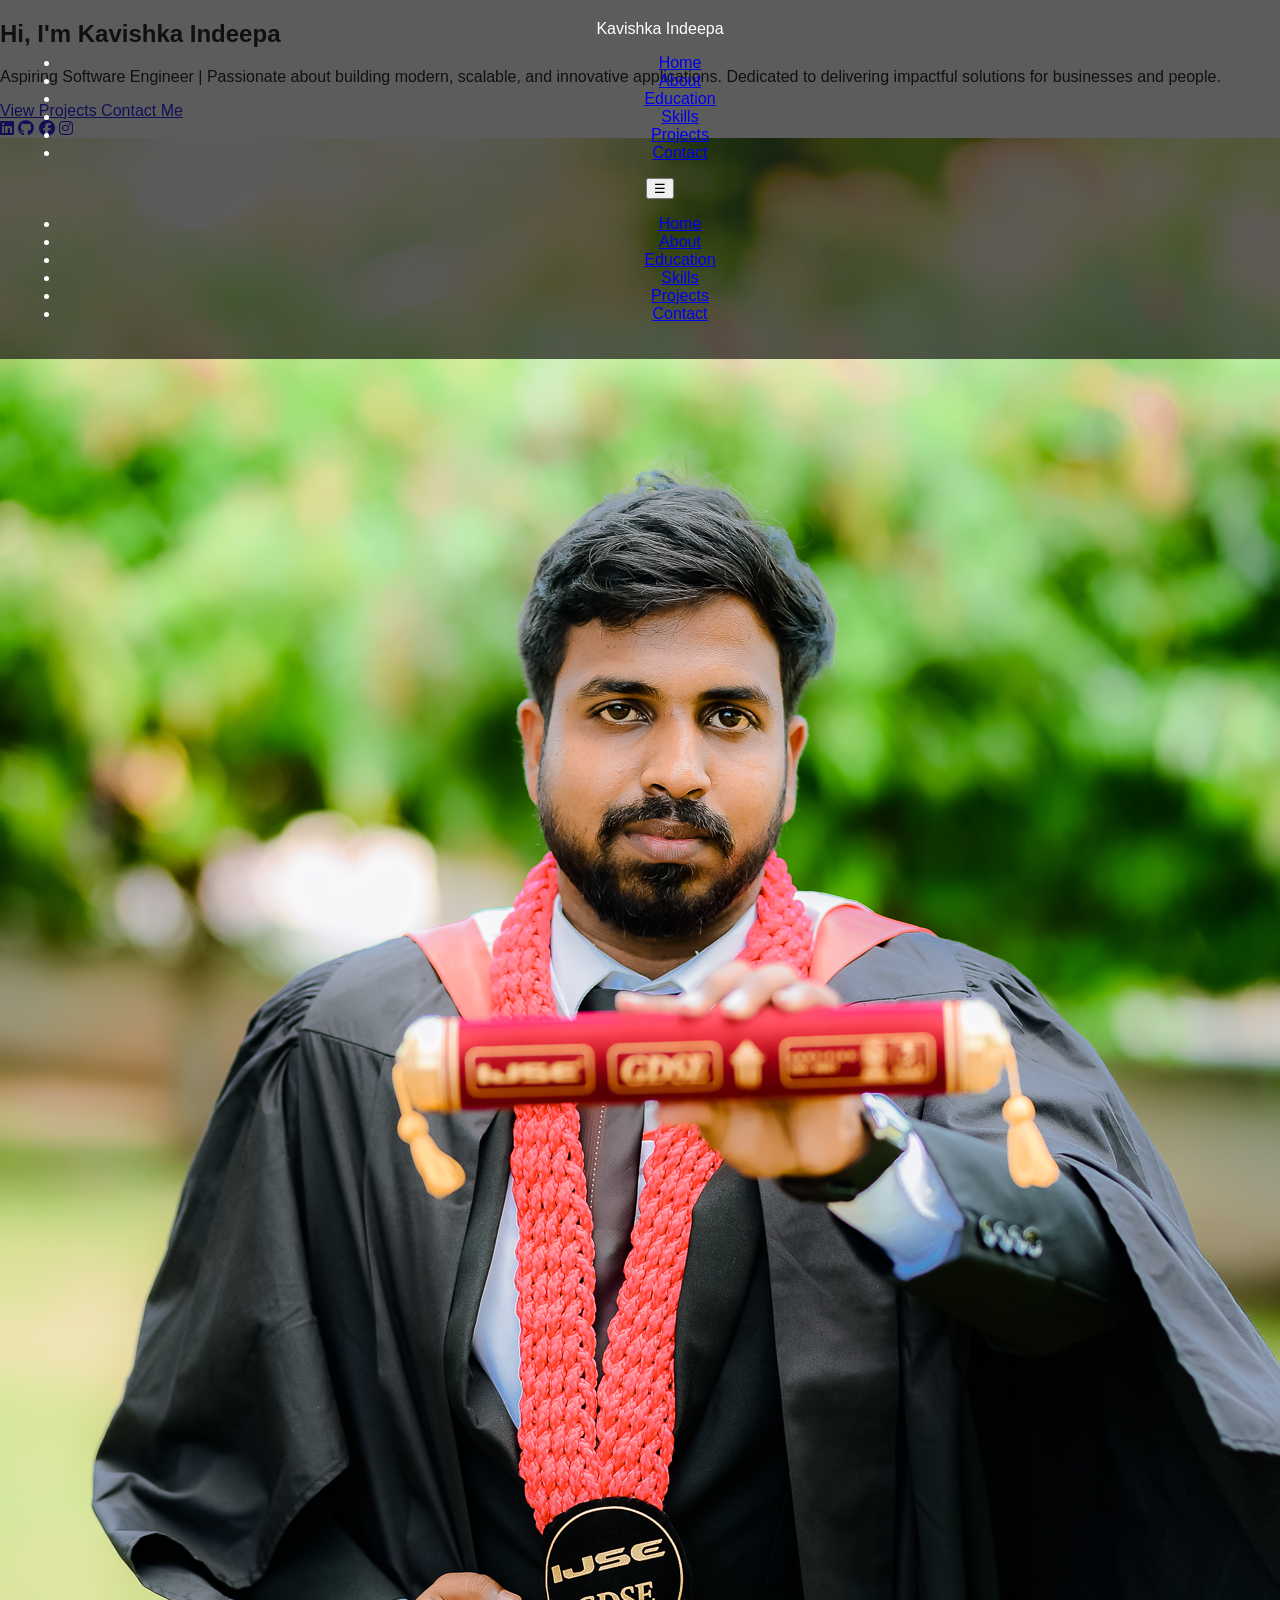
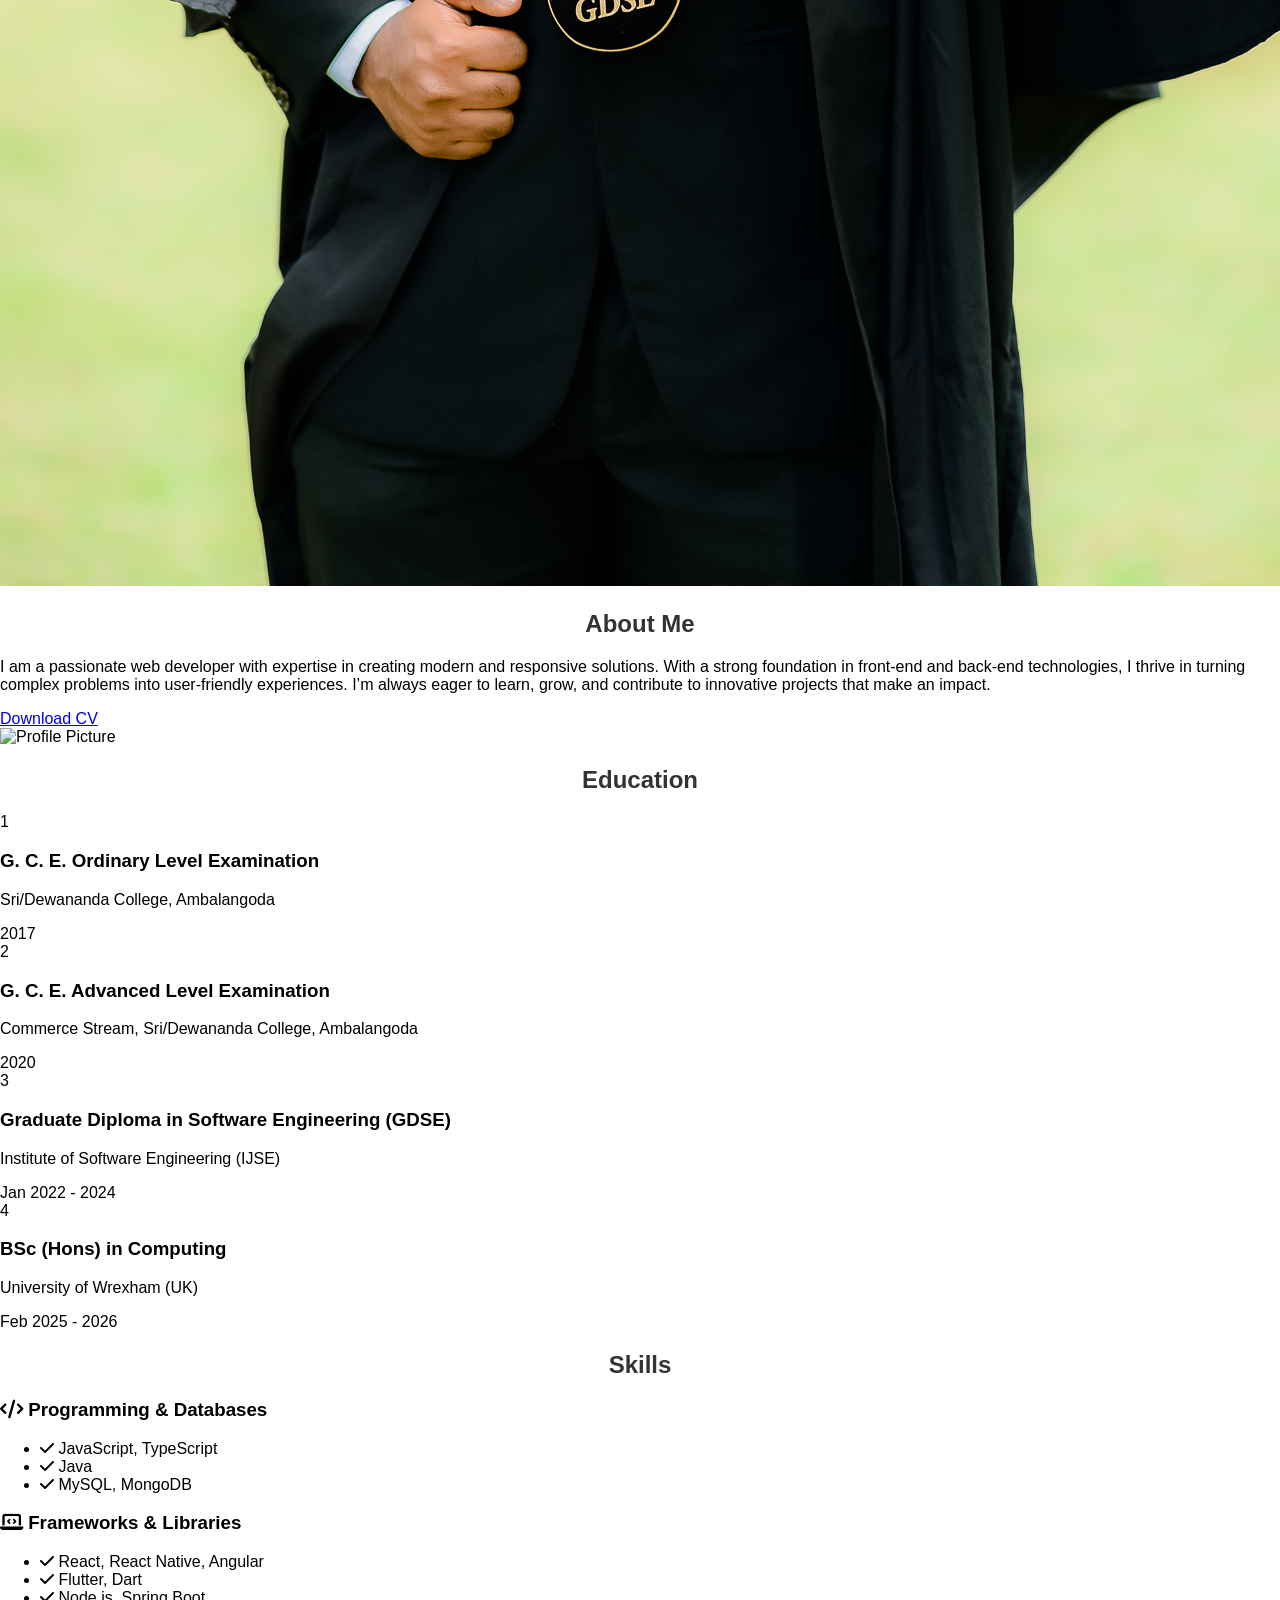
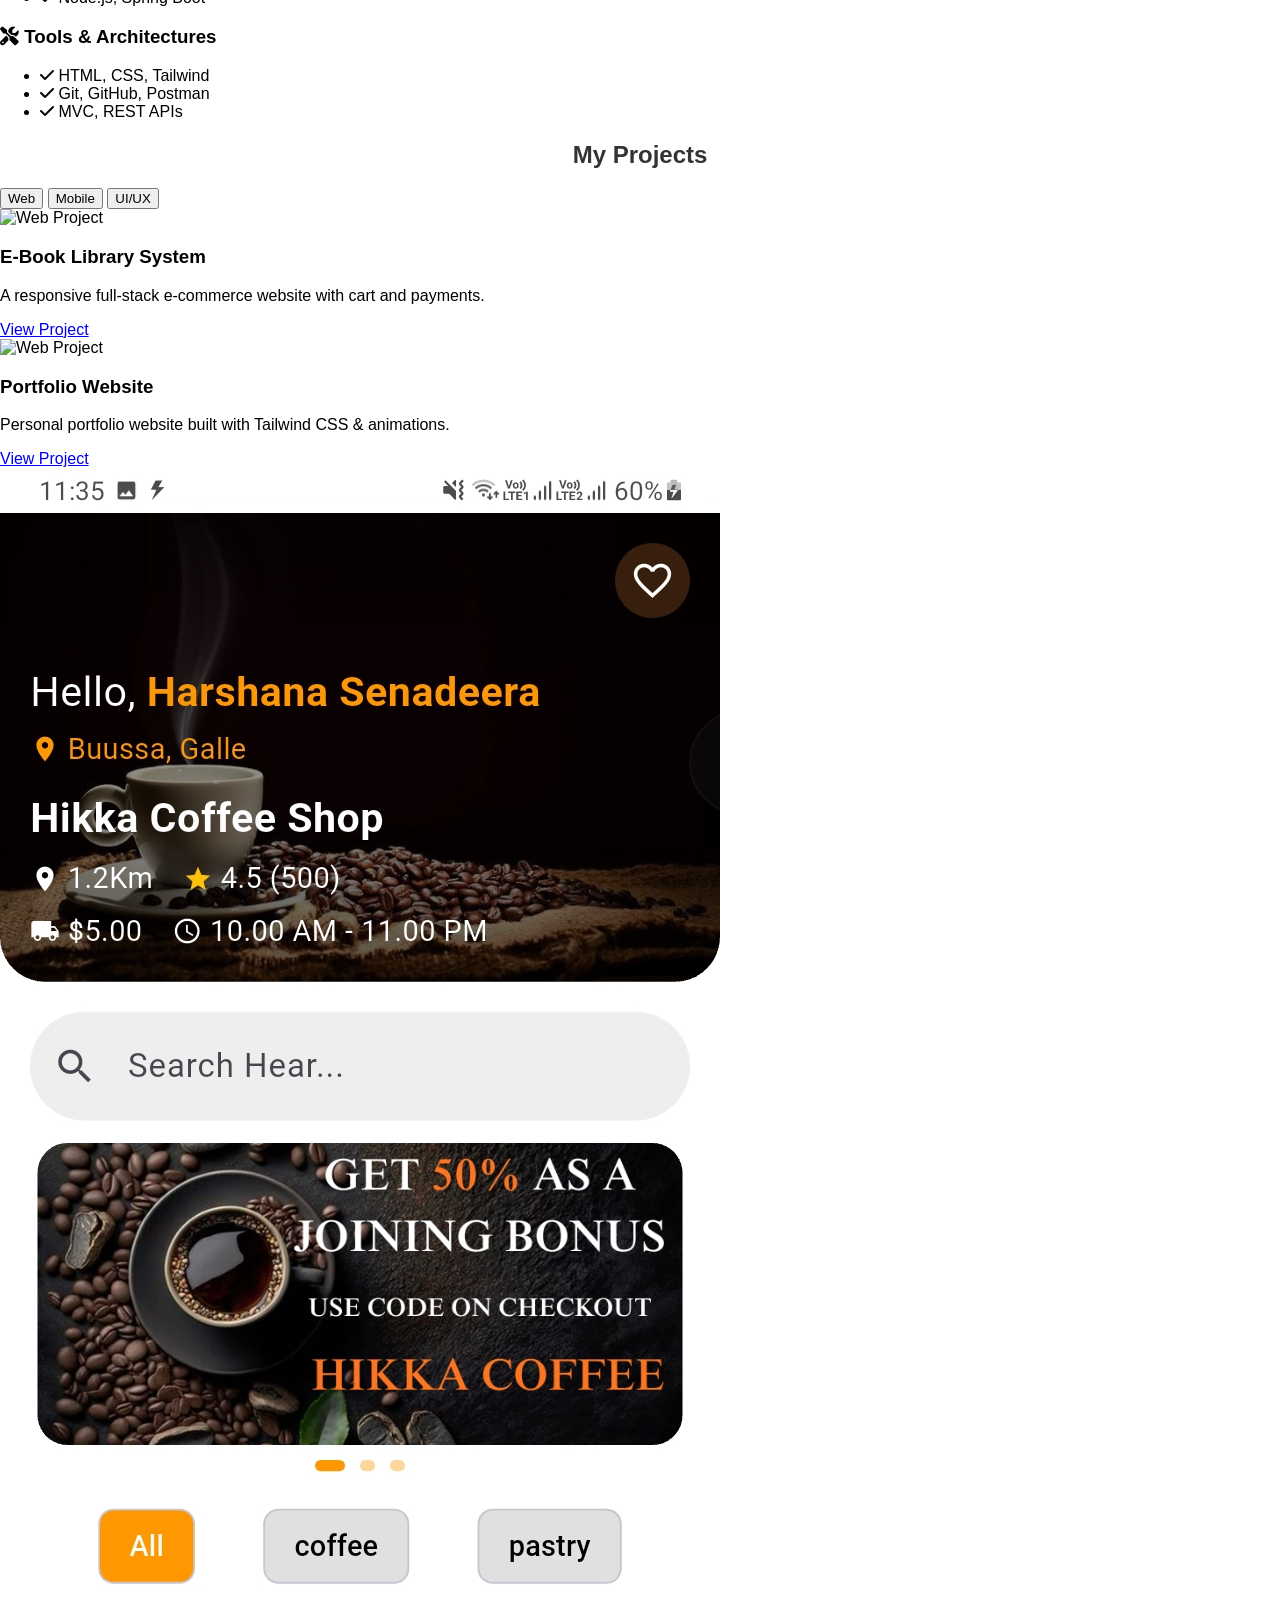
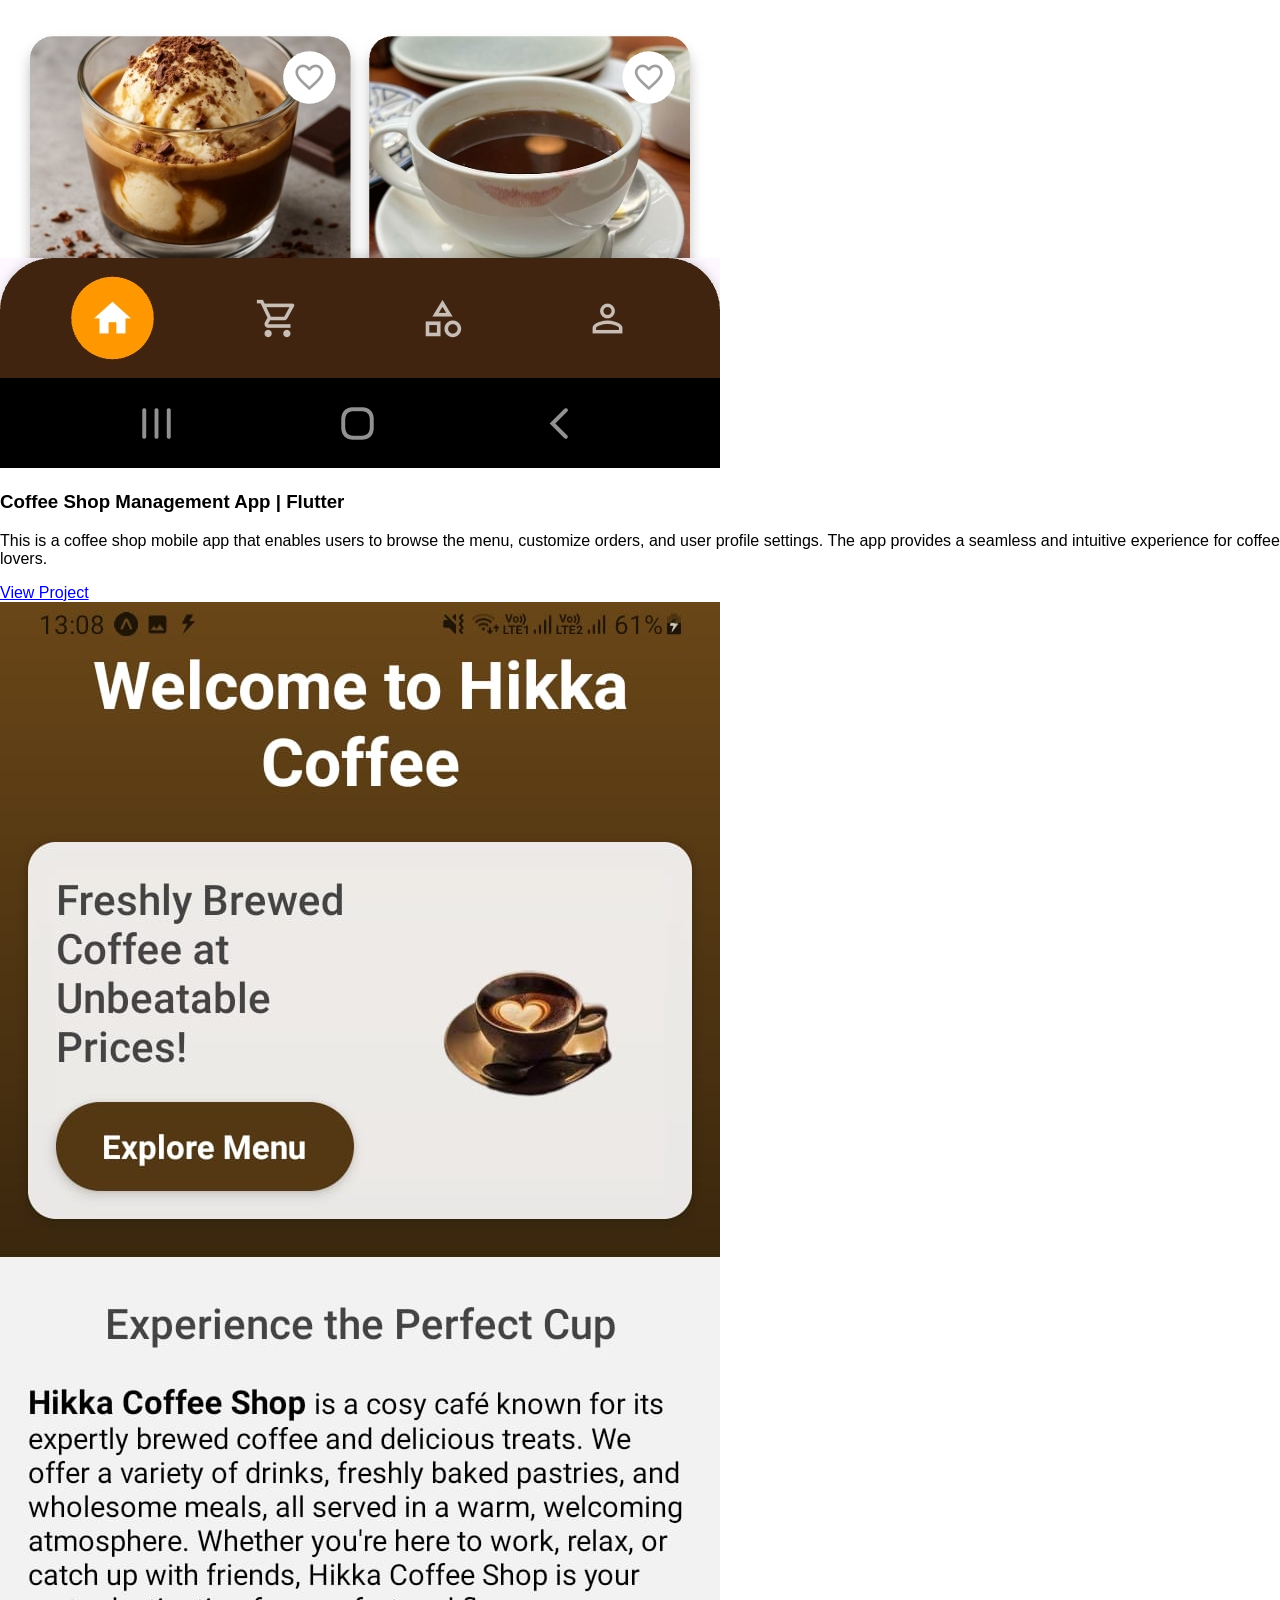
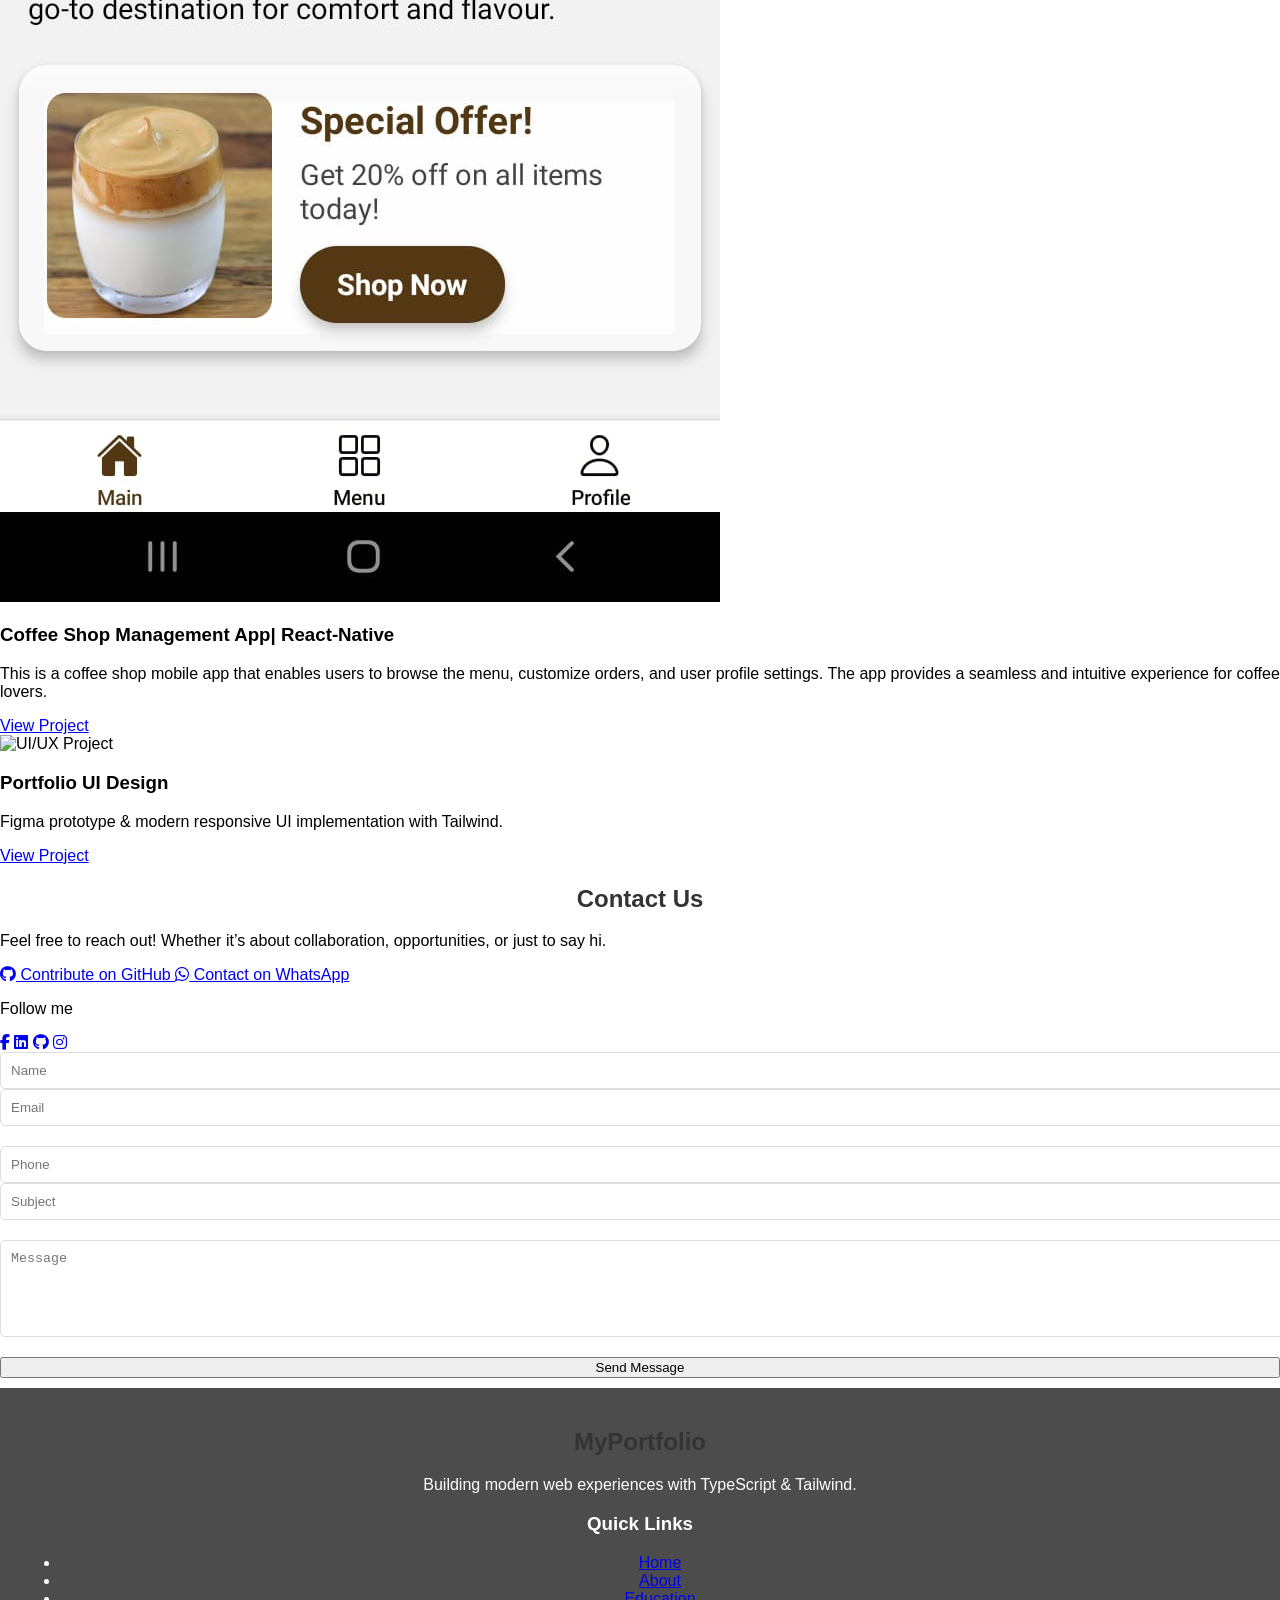
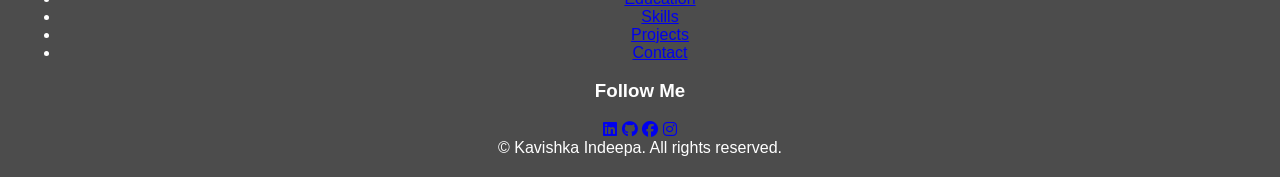
==== index.html @ ed18e64f "Added contact form email sending with EmailJS + SweetAlert2 alerts" ====
<!DOCTYPE html>
<html lang="en">
  <head>
    <meta charset="UTF-8" />
    <meta name="viewport" content="width=device-width, initial-scale=1.0" />
    <title>Kavishka Indeepa | MyPortfolio</title>
    <meta name="keywords" content=" Kavishka, Indeepa, IJSE, GDSE, SRI LANKA" />
    <meta
      name="Description"
      content="Your legal advisers for the problems of this century"
    />
    <meta name="author" content="Kavishka" />
    <meta name="Owner" content="Kavishka Indeepa" />
    <meta name="robots" content="index" />

    <meta name="theme-color" content="purple" />

    <meta
      name="viewport"
      content="width=device-width initial-scale=1 minimum-scale=0.5 maximum-scale=2"
    />

    <link rel="icon" href="Home.JPG" />

    <link
      rel="stylesheet"
      href="assets/fontAwsom/fontawesome-free-6.4.0-web/css/all.min.css"
    />
    <link rel="stylesheet" href="assets/css/normalize.css" />
    <link rel="stylesheet" href="assets/css/style.css" />
    <link rel="stylesheet" href="assets/css/media.css" />
      <!-- Tailwind CSS CDN -->
  <script src="https://cdn.tailwindcss.com"></script>
  <!-- AOS Animation CSS -->
  <link href="https://unpkg.com/aos@2.3.1/dist/aos.css" rel="stylesheet">
  <!-- Google Fonts -->
  <link href="https://fonts.googleapis.com/css2?family=Poppins:wght@400;600;700&display=swap" rel="stylesheet">
  <!-- Font Awesome for Icons -->
  <link rel="stylesheet" href="https://cdnjs.cloudflare.com/ajax/libs/font-awesome/6.5.2/css/all.min.css">
  <!-- Alpine.js for tabs -->
  <script src="https://unpkg.com/alpinejs" defer></script>

  <!-- SweetAlert2 CSS & JS -->
  <script src="https://cdn.jsdelivr.net/npm/sweetalert2@11"></script>

  </head>
  <body>
  <!-- ================= NAVBAR ================= -->
  <header class="fixed top-0 left-0 w-full bg-black/70 py-8 backdrop-blur-md shadow-lg z-50">
    <nav class="container mx-auto flex justify-between items-center py-4 px-6">
      <div class="text-2xl font-bold text-blue-500">Kavishka Indeepa</div>
      <ul class="hidden md:flex space-x-6 font-medium text-white scroll-smooth">
        <li><a href="#home" class="hover:text-blue-400 transition">Home</a></li>
        <li><a href="#about" class="hover:text-blue-400 transition">About</a></li>
        <li><a href="#education" class="hover:text-blue-400 transition">Education</a></li>
        <li><a href="#skills" class="hover:text-blue-400 transition">Skills</a></li>
        <li><a href="#projects" class="hover:text-blue-400 transition">Projects</a></li>
        <li><a href="#contact" class="hover:text-blue-400 transition">Contact</a></li>
      </ul>
      <div class="md:hidden">
        <button id="menu-btn" class="text-2xl text-white">&#9776;</button>
      </div>
    </nav>
    <!-- Mobile Menu -->
    <div id="mobile-menu" class="hidden bg-black md:hidden">
      <ul class="flex flex-col space-y-4 p-6 text-white">
        <li><a href="#home" class="hover:text-blue-400">Home</a></li>
        <li><a href="#about" class="hover:text-blue-400">About</a></li>
        <li><a href="#education" class="hover:text-blue-400">Education</a></li>
        <li><a href="#skills" class="hover:text-blue-400">Skills</a></li>
        <li><a href="#projects" class="hover:text-blue-400">Projects</a></li>
        <li><a href="#contact" class="hover:text-blue-400">Contact</a></li>
      </ul>
    </div>
  </header>

<!-- ================= HERO SECTION ================= -->
<section id="home" class="min-h-screen bg-gradient-to-br from-gray-900 via-black to-gray-800 text-white flex items-center">
  <div class="container mx-auto flex flex-col-reverse md:flex-row items-center justify-between px-6 gap-12 mt-36 md:mt-24 mb-6 overflow-hidden">
    
    <!-- Left Content -->
    <div class="md:w-1/2 text-center md:text-left order-2 md:order-1" data-aos="fade-right">
      <h1 class="text-4xl sm:text-5xl md:text-6xl font-bold mb-6 leading-tight">
        Hi, I'm <span class="text-blue-500">Kavishka Indeepa</span>
      </h1>
      <p class="text-lg text-gray-300 mb-8 leading-relaxed">
        Aspiring Software Engineer | Passionate about building modern, scalable, and innovative applications.
        Dedicated to delivering impactful solutions for businesses and people.
      </p>

      <!-- Buttons -->
      <div class="flex flex-col sm:flex-row sm:justify-center md:justify-start gap-4">
        <a href="#projects" class="px-6 py-3 bg-blue-500 hover:bg-blue-400 text-white font-semibold rounded-full shadow-lg transition">
          View Projects
        </a>
        <a href="#contact" class="px-6 py-3 bg-gray-800 hover:bg-gray-700 text-white font-semibold rounded-full shadow-lg transition">
          Contact Me
        </a>
      </div>

      <!-- Social Icons -->
      <div class="flex justify-center md:justify-start mt-8 space-x-6 text-2xl">
        <a href="https://www.linkedin.com/in/kavishka-indeepa-977bb9381/" target="_blank" class="hover:text-blue-400"><i class="fab fa-linkedin"></i></a>
        <a href="https://github.com/KavishkaIndeepa" class="hover:text-blue-400"><i target="_blank" class="fab fa-github"></i></a>
        <a href="https://www.facebook.com/share/1CiYNLcKco/" class="hover:text-blue-400"><i target="_blank" class="fab fa-facebook"></i></a>
        <a href="https://www.instagram.com/kavishka_indeepa/" class="hover:text-blue-400"><i target="_blank" class="fab fa-instagram"></i></a>
      </div>
    </div>

    <!-- Right Side (Image) -->
    <div class="md:w-1/2 flex justify-center order-1 md:order-2" data-aos="fade-left">
      <img src="./assets//img//MY/KavishkaIndeepa.JPG" 
           alt="Kavishka Indeepa" 
           class="w-72 h-96 object-cover rounded-2xl shadow-2xl border-4 border-blue-500">
    </div>
  </div>
</section>



<!-- ================= ABOUT SECTION ================= -->
<section id="about" class="py-20 bg-white">
<div class="container mx-auto flex flex-col md:flex-row items-center gap-12 px-6 overflow-hidden">
    
  <!-- About Text (first on mobile) -->
  <div class="md:w-2/3 order-1 md:order-2" data-aos="fade-right">
    <h2 class="text-4xl font-bold text-blue-500 mb-6">About Me</h2>
    <p class="leading-relaxed mb-6 text-gray-700">
      I am a passionate web developer with expertise in creating modern and responsive solutions. 
      With a strong foundation in front-end and back-end technologies, I thrive in turning complex 
      problems into user-friendly experiences. I’m always eager to learn, grow, and contribute to 
      innovative projects that make an impact.
    </p>
    <a href="./assets/pdf/Kavishka Indeepa- CV .pdf" download 
       class="inline-block px-6 py-3 bg-blue-500 text-white font-semibold rounded-full shadow-md hover:bg-blue-400 transition">
      Download CV
    </a>
  </div>
  
  <!-- Portrait Image (second on mobile) -->
  <div class="md:w-1/3 flex justify-center order-2 md:order-1" data-aos="zoom-in">
    <img src="./assets//img/MY/About-me.JPG" alt="Profile Picture" 
         class="w-72 h-[28rem] object-cover rounded-2xl border-4 border-blue-500 shadow-xl">
  </div>
</div>

</section>


  <!-- ================= EDUCATION SECTION ================= -->
  <section id="education" class="py-20 bg-gray-50 text-black overflow-hidden">
    <div class="container mx-auto px-6">
      <h2 class="text-4xl font-bold text-center text-blue-500 mb-12" data-aos="fade-up">
        Education
      </h2>

      <div class="relative border-l-4 border-blue-500 ml-6">
        <!-- Ordinary Level -->
        <div class="mb-10 ml-6" data-aos="fade-right">
          <div class="absolute -left-4 w-8 h-8 bg-blue-500 rounded-full flex items-center justify-center text-white font-bold">1</div>
          <h3 class="text-2xl font-semibold ml-6">G. C. E. Ordinary Level Examination</h3>
          <p class="text-gray-600 ml-6">Sri/Dewananda College, Ambalangoda</p>
          <span class="text-blue-500 font-medium ml-6">2017</span>
        </div>
        <!-- Advanced Level -->
        <div class="mb-10 ml-6" data-aos="fade-left">
          <div class="absolute -left-4 w-8 h-8 bg-blue-500 rounded-full flex items-center justify-center text-white font-bold">2</div>
          <h3 class="text-2xl font-semibold ml-6">G. C. E. Advanced Level Examination</h3>
          <p class="text-gray-600 ml-6">Commerce Stream, Sri/Dewananda College, Ambalangoda</p>
          <span class="text-blue-500 font-medium ml-6">2020</span>
        </div>
        <!-- GDSE -->
        <div class="mb-10 ml-6" data-aos="fade-right">
          <div class="absolute -left-4 w-8 h-8 bg-blue-500 rounded-full flex items-center justify-center text-white font-bold">3</div>
          <h3 class="text-2xl font-semibold ml-6">Graduate Diploma in Software Engineering (GDSE)</h3>
          <p class="text-gray-600 ml-6">Institute of Software Engineering (IJSE)</p>
          <span class="text-blue-500 font-medium ml-6">Jan 2022 - 2024</span>
        </div>
        <!-- BSc -->
        <div class="mb-10 ml-6" data-aos="fade-left">
          <div class="absolute -left-4 w-8 h-8 bg-blue-500 rounded-full flex items-center justify-center text-white font-bold">4</div>
          <h3 class="text-2xl font-semibold ml-6">BSc (Hons) in Computing</h3>
          <p class="text-gray-600 ml-6">University of Wrexham (UK)</p>
          <span class="text-blue-500 font-medium ml-6">Feb 2025 - 2026</span>
        </div>
      </div>
    </div>
  </section>

<!-- ================= SKILLS SECTION ================= -->
<section id="skills" class="py-20 bg-white text-black overflow-hidden">
  <div class="container mx-auto px-6">
    <h2 class="text-4xl font-bold text-center text-blue-500 mb-12" data-aos="fade-up">
      Skills
    </h2>
    <div class="grid grid-cols-1 md:grid-cols-3 gap-8">

      <!-- Column -->
      <div class="bg-gray-900 p-8 rounded-xl shadow hover:shadow-blue-400 transition" data-aos="fade-right">
        <h3 class="text-2xl font-semibold text-white mb-6 flex items-center gap-2">
          <i class="fas fa-code text-blue-400"></i> Programming & Databases
        </h3>
        <ul class="space-y-2 text-gray-300">
          <li><i class="fas fa-check text-blue-400"></i> JavaScript, TypeScript</li>
          <li><i class="fas fa-check text-blue-400"></i> Java</li>
          <li><i class="fas fa-check text-blue-400"></i> MySQL, MongoDB</li>
        </ul>
      </div>

      <div class="bg-gray-900 p-8 rounded-xl shadow hover:shadow-blue-400 transition" data-aos="fade-up">
        <h3 class="text-2xl font-semibold text-white mb-6 flex items-center gap-2">
          <i class="fas fa-laptop-code text-blue-400"></i> Frameworks & Libraries
        </h3>
        <ul class="space-y-2 text-gray-300">
          <li><i class="fas fa-check text-blue-400"></i> React, React Native, Angular</li>
          <li><i class="fas fa-check text-blue-400"></i> Flutter, Dart</li>
          <li><i class="fas fa-check text-blue-400"></i> Node.js, Spring Boot</li>
        </ul>
      </div>

      <div class="bg-gray-900 p-8 rounded-xl shadow hover:shadow-blue-400 transition" data-aos="fade-left">
        <h3 class="text-2xl font-semibold text-white mb-6 flex items-center gap-2">
          <i class="fas fa-tools text-blue-400"></i> Tools & Architectures
        </h3>
        <ul class="space-y-2 text-gray-300">
          <li><i class="fas fa-check text-blue-400"></i> HTML, CSS, Tailwind</li>
          <li><i class="fas fa-check text-blue-400"></i> Git, GitHub, Postman</li>
          <li><i class="fas fa-check text-blue-400"></i> MVC, REST APIs</li>
        </ul>
      </div>
    </div>
  </div>
</section>


<!-- ================= PROJECTS SECTION ================= -->
<section id="projects" class="py-20 text-white overflow-hidden">
  <div class="container mx-auto px-6 text-center">
    <h2 class="text-4xl font-bold text-blue-400 mb-12" data-aos="fade-up">My Projects</h2>

    <!-- Tabs -->
    <div x-data="{ tab: 'web' }" data-aos="fade-up">
      <div class="flex justify-center mb-10 space-x-6">
        <button @click="tab = 'web'" 
                :class="tab === 'web' ? 'bg-blue-500 text-white' : 'bg-gray-800 text-gray-300'"
                class="px-5 py-2 rounded-lg font-medium transition">
          Web
        </button>
        <button @click="tab = 'mobile'" 
                :class="tab === 'mobile' ? 'bg-blue-500 text-white' : 'bg-gray-800 text-gray-300'"
                class="px-5 py-2 rounded-lg font-medium transition">
          Mobile
        </button>
        <button @click="tab = 'uiux'" 
                :class="tab === 'uiux' ? 'bg-blue-500 text-white' : 'bg-gray-800 text-gray-300'"
                class="px-5 py-2 rounded-lg font-medium transition">
          UI/UX
        </button>
      </div>

      <!-- Project Grid -->
      <div class="grid grid-cols-1 md:grid-cols-2 lg:grid-cols-3  gap-10" data-aos="fade-up">

        <!-- ====== Web Projects ====== -->

        <!-- 1 -->
        <div x-show="tab === 'web'" class="bg-gray-900 rounded-xl shadow-lg overflow-hidden transform hover:scale-105 transition duration-300">
          <img src="/Assets/Images/project/2DGame.PNG" alt="Web Project" class="w-full h-48 object-cover">
          <div class="p-5">
            <h3 class="text-xl font-semibold text-blue-300 mb-2">E-Book Library System</h3>
            <p class="text-gray-400 mb-4">A responsive full-stack e-commerce website with cart and payments.</p>
            <a href="https://github.com/yourusername/web1" target="_blank" 
               class="inline-block px-4 py-2 bg-blue-500 rounded-lg hover:bg-blue-400 transition">
              View Project
            </a>
          </div>
        </div>

        <!-- 2 -->
        <div x-show="tab === 'web'" class="bg-gray-900 rounded-xl shadow-lg overflow-hidden transform hover:scale-105 transition duration-300">
          <img src="web2.jpg" alt="Web Project" class="w-full h-48 object-cover">
          <div class="p-5">
            <h3 class="text-xl font-semibold text-blue-300 mb-2">Portfolio Website</h3>
            <p class="text-gray-400 mb-4">Personal portfolio website built with Tailwind CSS & animations.</p>
            <a href="https://github.com/yourusername/web2" target="_blank" 
               class="inline-block px-4 py-2 bg-blue-500 rounded-lg hover:bg-blue-400 transition">
              View Project
            </a>
          </div>
        </div>

        <!-- ====== Mobile Projects ====== -->
          <div x-show="tab === 'mobile'" class="bg-gray-900 rounded-xl shadow-lg overflow-hidden transform hover:scale-105 transition duration-300">
          <img src="./assets/img/project/HikkaCoffee.jpg" alt="Mobile Project" class="w-full h-48 object-cover">
          <div class="p-5">
            <h3 class="text-xl font-semibold text-blue-300 mb-2">Coffee Shop Management App | Flutter</h3>
            <p class="text-gray-400 mb-4">This is a coffee shop mobile app that enables users to browse the menu, customize orders, and user profile settings. The app provides a seamless and intuitive experience for coffee lovers.</p>
            <a href="https://github.com/KavishkaIndeepa/Hikka_Coffee_Flutter_App" target="_blank" 
               class="inline-block px-4 py-2 bg-blue-500 rounded-lg hover:bg-blue-400 transition">
              View Project
            </a>
          </div>
        </div>

        <!-- 2 -->
        <div x-show="tab === 'mobile'" class="bg-gray-900 rounded-xl shadow-lg overflow-hidden transform hover:scale-105 transition duration-300">
          <img src="./assets/img/project/Coffee Shop.jpg" alt="Mobile Project" class="w-full h-48 object-cover">
          <div class="p-5">
            <h3 class="text-xl font-semibold text-blue-300 mb-2">Coffee Shop Management App| React-Native</h3>
            <p class="text-gray-400 mb-4">This is a coffee shop mobile app that enables users to browse the menu, customize orders, and user profile settings. The app provides a seamless and intuitive experience for coffee lovers.</p>
            <a href="https://github.com/KavishkaIndeepa/Coffee-Shop" target="_blank" 
               class="inline-block px-4 py-2 bg-blue-500 rounded-lg hover:bg-blue-400 transition">
              View Project
            </a>
          </div>
        </div>

        <!-- ====== UI/UX Projects ====== -->
        <div x-show="tab === 'uiux'" class="bg-gray-900 rounded-xl shadow-lg overflow-hidden transform hover:scale-105 transition duration-300">
          <img src="uiux1.jpg" alt="UI/UX Project" class="w-full h-48 object-cover">
          <div class="p-5">
            <h3 class="text-xl font-semibold text-blue-300 mb-2">Portfolio UI Design</h3>
            <p class="text-gray-400 mb-4">Figma prototype & modern responsive UI implementation with Tailwind.</p>
            <a href="https://github.com/yourusername/uiux1" target="_blank" 
               class="inline-block px-4 py-2 bg-blue-500 rounded-lg hover:bg-blue-400 transition">
              View Project
            </a>
          </div>
        </div>

      </div>
    </div>
  </div>
</section>


<!-- ================= Contact Us Section ================= -->
<section id="contact" class="overflow-hidden py-20">
  <div class="container mx-auto px-6 grid grid-cols-1 lg:grid-cols-2 gap-12">
    
    <!-- Left Side -->
    <div data-aos="fade-right">
      <h2 class="text-4xl font-bold mb-6 text-blue-400">Contact Us</h2>
      <p class="mb-8">
        Feel free to reach out! Whether it’s about collaboration, opportunities, or just to say hi.
      </p>

      <!-- Links -->
      <div class="space-y-4 mb-8">
        <a href="https://github.com/KavishkaIndeepa" target="_blank" 
           class="flex items-center gap-3 text-gray-700 hover:text-blue-400 transition">
          <i class="fab fa-github text-black text-xl"></i> Contribute on GitHub
        </a>
        <a href="tel:+94779796003" target="_blank" 
           class="flex items-center gap-3 text-gray-700 hover:text-blue-400 transition">
          <i class="fab fa-whatsapp text-xl text-green-400"></i> Contact on WhatsApp
        </a>
      </div>

      <!-- Social Icons -->
      <div>
        <p class="font-medium mb-3">Follow me</p>
        <div class="flex space-x-4">
          <a href="https://www.facebook.com/share/1CiYNLcKco/" target="_blank" class="text-gray-600 text-lg hover:text-blue-400"><i class="fab fa-facebook-f"></i></a>
          <a href="https://www.linkedin.com/in/kavishka-indeepa-977bb9381/" target="_blank" class="text-gray-600 text-lg hover:text-blue-400"><i class="fab fa-linkedin"></i></a>
          <a href="https://github.com/KavishkaIndeepa" target="_blank" class="text-gray-600 text-lg hover:text-blue-400"><i class="fab fa-github"></i></a>
          <a href="https://www.instagram.com/kavishka_indeepa/" target="_blank" class="text-gray-600 text-lg hover:text-blue-400"><i class="fab fa-instagram"></i></a>
        </div>
      </div>
    </div>

    <!-- Right Side: Contact Form -->
    <div class="p-8 rounded-2xl shadow-lg border border-gray-200" data-aos="fade-left">
      <form id="contact-form" class="space-y-6">
        <div class="grid grid-cols-1 md:grid-cols-2 gap-6">
          <input type="text" name="name" placeholder="Name" required
            class="w-full p-3 rounded-lg border border-gray-700 focus:outline-none focus:ring-2 focus:ring-blue-500" />
          <input type="email" name="email" placeholder="Email" required
            class="w-full p-3 rounded-lg border border-gray-700 focus:outline-none focus:ring-2 focus:ring-blue-500" />
        </div>
        <div class="grid grid-cols-1 md:grid-cols-2 gap-6">
          <input type="text" name="phone" placeholder="Phone"
            class="w-full p-3 rounded-lg border border-gray-700 focus:outline-none focus:ring-2 focus:ring-blue-500" />
          <input type="text" name="subject" placeholder="Subject"
            class="w-full p-3 rounded-lg border border-gray-700 focus:outline-none focus:ring-2 focus:ring-blue-500" />
        </div>
        <textarea rows="5" name="message" placeholder="Message"
          class="w-full p-3 rounded-lg border border-gray-700 focus:outline-none focus:ring-2 focus:ring-blue-500"></textarea>

        <button type="submit"
          class="w-full py-3 text-white bg-blue-500 hover:bg-blue-400 rounded-lg font-semibold transition">
          Send Message
        </button>
      </form>

    </div>
  </div>
</section>


<!-- ================= Footer ================= -->
<footer class="bg-gray-900 text-gray-300 mt-10">
  <div class="max-w-7xl mx-auto px-6 py-10 grid grid-cols-1 md:grid-cols-3 gap-8">

    <!-- Brand -->
    <div>
      <h2 class="text-2xl font-bold text-white">MyPortfolio</h2>
      <p class="mt-3 text-sm">
        Building modern web experiences with TypeScript & Tailwind.
      </p>
    </div>

    <!-- Links -->
    <div>
      <h3 class="text-lg font-semibold text-white mb-3">Quick Links</h3>
      <ul class="space-y-2">
        <li><a href="#home" class="hover:text-white transition">Home</a></li>
        <li><a href="#about" class="hover:text-white transition">About</a></li>
        <li><a href="#education" class="hover:text-white transition">Education</a></li>
        <li><a href="#skills" class="hover:text-white transition">Skills</a></li>
        <li><a href="#projects" class="hover:text-white transition">Projects</a></li>
        <li><a href="#contact" class="hover:text-white transition">Contact</a></li>
      </ul>
    </div>

    <!-- Social -->
    <div>
      <h3 class="text-lg font-semibold text-white mb-3">Follow Me</h3>
      <div class="flex space-x-5 text-2xl">
        <a href="https://www.linkedin.com/in/kavishka-indeepa-977bb9381/" target="_blank" class="hover:text-blue-500"><i class="fab fa-linkedin"></i></a>
        <a href="https://github.com/KavishkaIndeepa" target="_blank" class="hover:text-blue-500"><i class="fab fa-github"></i></a>
        <a href="https://www.facebook.com/share/1CiYNLcKco/" target="_blank" class="hover:text-blue-500"><i class="fab fa-facebook"></i></a>
        <a href="https://www.instagram.com/kavishka_indeepa/" target="_blank" class="hover:text-blue-500"><i class="fab fa-instagram"></i></a>
      </div>
    </div>

  </div>

  <!-- Bottom bar -->
  <div class="border-t border-gray-700 text-center py-4 text-sm">
    © <span id="year"></span> Kavishka Indeepa. All rights reserved.
  </div>
</footer>



    <!-- ================= AOS + JS ================= -->
    <script src="https://unpkg.com/aos@2.3.1/dist/aos.js"></script>
    <script>
      AOS.init({
        duration: 800,
        easing: 'ease-in-out',
      once: true,
      });
      const menuBtn = document.getElementById("menu-btn");
      const mobileMenu = document.getElementById("mobile-menu");
      menuBtn.addEventListener("click", () => {
        mobileMenu.classList.toggle("hidden");
      });
    </script>

    <script type="text/javascript" src="https://cdn.jsdelivr.net/npm/emailjs-com@3/dist/email.min.js"></script>

    <script type="text/javascript">
      (function(){
        emailjs.init("oWNe54gKcJ23974uV");
      })();
    </script>

      <script>
      document.getElementById("contact-form").addEventListener("submit", function(e) {
        e.preventDefault();
        emailjs.sendForm("service_76l094o", "template_1cfaadl", this)
          .then(() => {
            Swal.fire({
              icon: "success",
              title: "Message Sent!",
              text: "Thank you for reaching out. I’ll get back to you soon.",
              confirmButtonColor: "#3085d6"
            });
          }, (error) => {
            Swal.fire({
              icon: "error",
              title: "Oops...",
              text: "Failed to send your message: " + error.text,
              confirmButtonColor: "#d33"
            });
          });
      });
    </script>

  </body>
</html>
---- assets/css/style.css ----
body {
    font-family: 'Arial', sans-serif;
    margin: 0;
    padding: 0;
}

html {
    scroll-behavior: smooth;
    font-family: 'Poppins', sans-serif;
}


header {
    background-color: rgba(25, 24, 24, 0.7); /* Initial background color with transparency */
    color: #fff;
    text-align: center;
    padding: 20px;
    position: fixed;
    width: 100%;
    top: 0;
    z-index: 50;
    transition: transform 0.3s ease, background-color 0.3s ease; /* Smooth transition effect */
}

header.hidden {
    transform: translateY(-100%); /* Slide header out of view */
}

header h1{
    padding-bottom: 10px;
}
.nav-div {
    display: flex;
    justify-content: center;
}

.nav-item {
    margin: 0 15px;
}

.nav-link {
    text-decoration: none;
    color: #fff;
    font-weight: bold;
}

.nav-link:hover {
    text-decoration: underline;
}

.main {
    padding: 20px;
}

.home {
    background-image: url('../img/MY/main.JPG'); /* Add your background image */
    background-size: cover; /* Ensures the background image covers the entire section */
    background-position: center; /* Centers the background image */
    color: #fff; /* Sets the text color */
    text-align: center; /* Centers the text inside elements */
    height: 100vh; /* Makes the section take full viewport height */
    display: flex; /* Use Flexbox to center content */
    justify-content: center; /* Centers content horizontally */
    align-items: center; /* Centers content vertically */
}

.home-content {
    position: relative;
    /* top: 30vh; */
    max-width: 600px;
    margin: 0 auto;
    box-shadow: 4px 1px 4px 0px rgb(37, 37, 37);
    background-color: rgba(37, 37, 37, 0.7); /* Adjust the alpha value to control darkness */
    padding: 20px; /* Add padding to make text more readable */
    border-radius: 10px;
}

.home h2 {
    font-size: 2.5em;
    margin-bottom: 20px;
    color: #fff;
}

.home p {
    font-size: 1.5em;
    margin-bottom: 40px;
}

.social-icons {
    position: absolute;
    bottom: 10px; /* Adjust the distance from the bottom as needed */
    left: 50%;
    transform: translateX(-50%);
}

.social-icons a {
    color: #fff;
    font-size: 24px;
    margin: 0 10px
}

/* about  */

.about-section {
    max-width: 800px;
    margin: 0 auto;
    box-shadow: 4px 1px 4px 0px black;
    /* background-color: rgba(0, 0, 0, 0.7); */
    padding: 20px;
}

.about-content {
    display: flex;
    align-items: center;
    justify-content: space-evenly;


}

.image-container {
    margin-right: 20px;
    overflow: hidden;
    border: 4px solid #fff; /* White border for contrast */
}

.about-image {
    position: relative;
    top: 10vh;
    max-width: 500px;
    max-height: 500px;
    height: auto;
    transition: transform 0.3s ease-in-out; /* Add smooth hover effect */
}

.image-container:hover .about-image {
    transform: scale(1.1); /* Scale up on hover */
}

.text-area {
    max-width: 400px;
    text-align: left;
}

.text-area h3 {
    color: #333;
    font-size: 2em;
    margin-bottom: 15px;
}

.text-area p {
    color: #666;
    font-size: 1.2em;
    line-height: 1.6;
}

.download-button {
    display: inline-block;
    margin-top: 20px;
    padding: 10px 20px;
    background-color: #333;
    color: #fff;
    text-decoration: none;
    border-radius: 5px;
    transition: background-color 0.3s ease;
}

.download-button:hover {
    background-color: #555;
    transform: scale(1.05);
}

/* education  */

.education {
    max-width: 800px;
    margin: 20px auto;
    padding: 20px;
    background-color: #fff;
    border-radius: 8px;
    box-shadow: 0 0 10px rgba(0, 0, 0, 0.1);
}
.education h2{
    color: #333;
    font-size: 2em;
    margin-bottom: 15px;
}

.details {
    display: grid;
    grid-template-columns: repeat(auto-fill, minmax(300px, 1fr));
    gap: 20px;
}

h2 {
    color: #333;
    text-align: center;
}

.education-item {
    margin-bottom: 20px;
    padding: 15px;
    border: 1px solid #ddd;
    border-radius: 8px;
    transition: transform 0.3s ease-in-out;
}

.education-item:hover {
    transform: scale(1.05);
}

.degree {
    font-weight: bold;
    display: flex;
    align-items: center;
}

.degree i {
    margin-right: 10px;
}

.institution {
    color: #555;
}

.date {
    color: #888;
}

/* skils  */

.skills__container {
    display: grid;
    grid-template-columns: repeat(auto-fit, minmax(250px, 1fr));
    gap: 2rem;
    padding: 2rem 0;
  }
  
  .section-title {
    text-align: center;
    font-size: 2.5rem;
    color: #2c3e50;
    margin-bottom: 2rem;
  }
  
  .skills__group {
    background-color: #34495e;
    border-radius: 12px;
    padding: 1.5rem;
    box-shadow: 0 10px 25px rgba(0, 0, 0, 0.3);
    color: #ecf0f1;
    transition: transform 0.3s ease;
  }
  
  .skills__group:hover {
    transform: translateY(-5px);
  }
  
  .skills__tag {
    font-size: 1.3rem;
    margin-bottom: 1rem;
    text-align: center;
    color: #ffffff;
    border-bottom: 2px solid #16a085;
    padding-bottom: 0.5rem;
  }
  
  .skills__list {
    list-style: none;
    padding: 0;
    margin: 0;
  }
  
  .skills__list li {
    display: flex;
    align-items: center;
    margin-bottom: 0.8rem;
    font-size: 1rem;
  }
  
  .skills__list li i {
    margin-right: 0.75rem;
    font-size: 1.2rem;
    color: #1abc9c;
  }
  


/* projects  */

.projects {
    position: relative;
    display: flex;
    flex-direction: column;
    align-items: center; /* Center the content horizontally */
    text-align: center; /* Center the text within the container */
    min-height: 100vh;
    overflow: hidden;
    background-color: #1F2024;

}

.Project-name {
    margin-top: 20px;
    color: #ffffff;
    font-size: 2em;
}

.blob-c {
    min-height: 100vh;
    overflow: hidden;
    position: absolute;
    width: 100%;
    filter: blur(40px);
    /*   background: rgba(255,255,255,0.1) */
}

.shape-blob {
    background: #26C3F9;
    height: 60px;
    width: 80px;
    border-radius: 40% 50% 30% 40%;
    animation: transform 18s ease-in-out infinite both alternate,
    movement_one 12s ease-in-out infinite both;
    opacity: .7;
    position: absolute;
    left: 75%;
    top: 40%;
}

.shape-blob.one {
    background: #0085FF;
    height: 150px;
    width: 200px;
    left: 10px;
    top: 10px;
    transform: rotate(-180deg);
    animation: transform 8s ease-in-out infinite both alternate, movement_two 20s ease-in-out infinite both;
}

.shape-blob.six {
    background: #0EAFFF;
    height: 70px;
    width: 100px;
    left: 160px;
    top: 400px;
    transform: rotate(-180deg);
    animation: transform 5s ease-in-out infinite both alternate, movement_two 7s ease-in-out infinite both;
}

.shape-blob.four {
    background: #4EAEFF;
    height: 100px;
    width: 80px;
    left: 350px;
    top: 60px;
    transform: rotate(-180deg);
    animation: transform 17s ease-in-out infinite both alternate, movement_two 13s ease-in-out infinite both;
}

.shape-blob.five {
    background: #0085FF;
    height: 100px;
    width: 80px;
    left: 480px;
    top: 250px;
    transform: rotate(-180deg);
    animation: transform 12s ease-in-out infinite both alternate, movement_two 18s ease-in-out infinite both;
}

.shape-blob.two {
    background: #4EAEFF;
    height: 150px;
    width: 150px;
    left: 600px;
    top: 250px;
    transform: rotate(-180deg);
    animation: transform 10s ease-in-out infinite both alternate, movement_two 10s ease-in-out infinite both;
}

.shape-blob.three {
    background: #0EAFFF;
    height: 150px;
    width: 150px;
    left: 800px;
    top: 30px;
    transform: rotate(-180deg);
    animation: transform 7s ease-in-out infinite both alternate, movement_two 23s ease-in-out infinite both;
}

@keyframes transform {
    0%,
    100% {
        border-radius: 33% 67% 70% 30% / 30% 40% 70% 70%;
    }
    20% {
        border-radius: 37% 63% 51% 49% / 37% 35% 35% 63%;
    }
    40% {
        border-radius: 36% 64% 64% 36% / 64% 48% 52% 26%;
    }
    60% {
        border-radius: 37% 63% 51% 49% / 30% 30% 70% 73%;
    }
    80% {
        border-radius: 40% 60% 42% 58% / 51% 51% 49% 59%;
    }
}

@keyframes movement_one {
    0%,
    100% {
        transform: none;
    }
    50% {
        transform: translate(50%, 20%) rotateY(10deg) scale(1);
    }
}

@keyframes movement_two {
    0%,
    500% {
        transform: none;
    }
    50% {
        transform: translate(50%, 100%) rotate(-200deg) scale(1.3);
    }
}


/* CARD */

.project-container {
    display: grid;
    grid-template-columns: repeat(3, 1fr);
    gap: 30px;
    padding: 80px 40px 40px 80px;
}

.card {
    width: min(100%, 500px);
    background: rgba(255, 255, 255);
    border-radius: 16px;
    font-family: "Poppins", sans-serif;
    z-index: 5;
}

.card > img {
    display: block;
    width: 100%;
    max-width: 500px;
    aspect-ratio: 4/3;
    object-fit: cover;
    object-position: 50% 50%;
    border-radius: 16px 16px 0 0;
    filter: contrast(70%);
    transition: all 0.6s cubic-bezier(0.43, 0.41, 0.22, 0.91);
}

.card > img:hover {
    filter: contrast(100%);
}

.card-content {
    display: flex;
    flex-direction: column;
    padding: 20px 15px 20px;
}

.card-content > p {
    margin-bottom: 10px;
}

.card-content > a {
    font-weight: 300;
}

.card-content > p:nth-child(1) {
    font-size: 1rem;
    font-weight: 600;
    margin-bottom: 10px;
    color: #1e40af;
}

.card-content > p:nth-child(2) {
    font-size: 0.8rem;
    font-weight: 400;
    color: #6b7280;
}


/* Gallery */


/* contact */

.contact-form {
    max-width: 600px;
    margin: 0 auto;
    margin-top: 10vh;
    background-color: #fff;
    padding: 20px;
    border-radius: 8px;
    box-shadow: 0 0 10px rgba(0, 0, 0, 0.1);
}

.contact-form h2{
    color: #333;
    font-size: 2em;
    margin-bottom: 15px;
}

form {
    display: grid;
    gap: 20px;
}

label {
    font-weight: bold;
}

input,
textarea {
    width: 100%;
    padding: 10px;
    border: 1px solid #ddd;
    border-radius: 5px;
}

.contact-button {
    background-color: #3498db;
    color: #fff;
    padding: 10px 20px;
    border: none;
    border-radius: 5px;
    cursor: pointer;
}

.contact-button:hover {
    background-color: #555;
}


.social-icons-contact {
    display: flex;
    justify-content: center;
    margin-top: 20px;
}

.social-icons-contact a :hover{
    color: #000000;
}

.social-icons-contact a {
    margin: 0 10px;
    text-decoration: none;
    color: #3498db; /* Adjust the color if needed */
    font-size: 2rem; /* Adjust the size of your icons */
}


/* footer */

footer {
    background-color: rgba(0, 0, 0, 0.7);
    color: #fff;
    text-align: center;
    padding: 20px;
    margin-top: 10px;
}

/* loader */

#loader {
    transition: opacity 1s;
    position: fixed;
    z-index: 100;
    top: 0;
    left: 0;
    bottom: 0;
    right: 0;
    background: black;
}

#loader > div {
    width: 290px;
    height: 290px;
    position: absolute;
    top: 0;
    left: 0;
    bottom: 0;
    right: 0;
    margin: auto;
    background: url("../img/loading.gif");
    background-size: cover;
    background-position: center;
}

/* modes */

.light-mode {
    /* Define your light mode styles */
    background-color: white;
    color: black;
}

/* CSS for Dark Mode */
.dark-mode {
    /* Define your dark mode styles */
    background-color: #262626;
    /* color: white; */

}
#theme-toggle{
    position: fixed;
    right: 10px;
}

/* Hamburger */

@media only screen and (max-width: 425px) {
    .nav-div {
        display: none; /* Hide regular navigation */
    }

    #hamburger-icon {
        display: block; /* Show hamburger icon */
        font-size: 24px; /* Adjust the size as needed */
        cursor: pointer;
        color: white;
        margin-right: 10px; /* Add some spacing */
    }
}

/* Additional styles for larger screens */
@media only screen and (min-width:426px) {
    #hamburger-icon {
        display: none; /* Hide hamburger icon for larger screens */
    }

    .nav-div {
        display: flex; /* Show regular navigation for larger screens */
    }
}
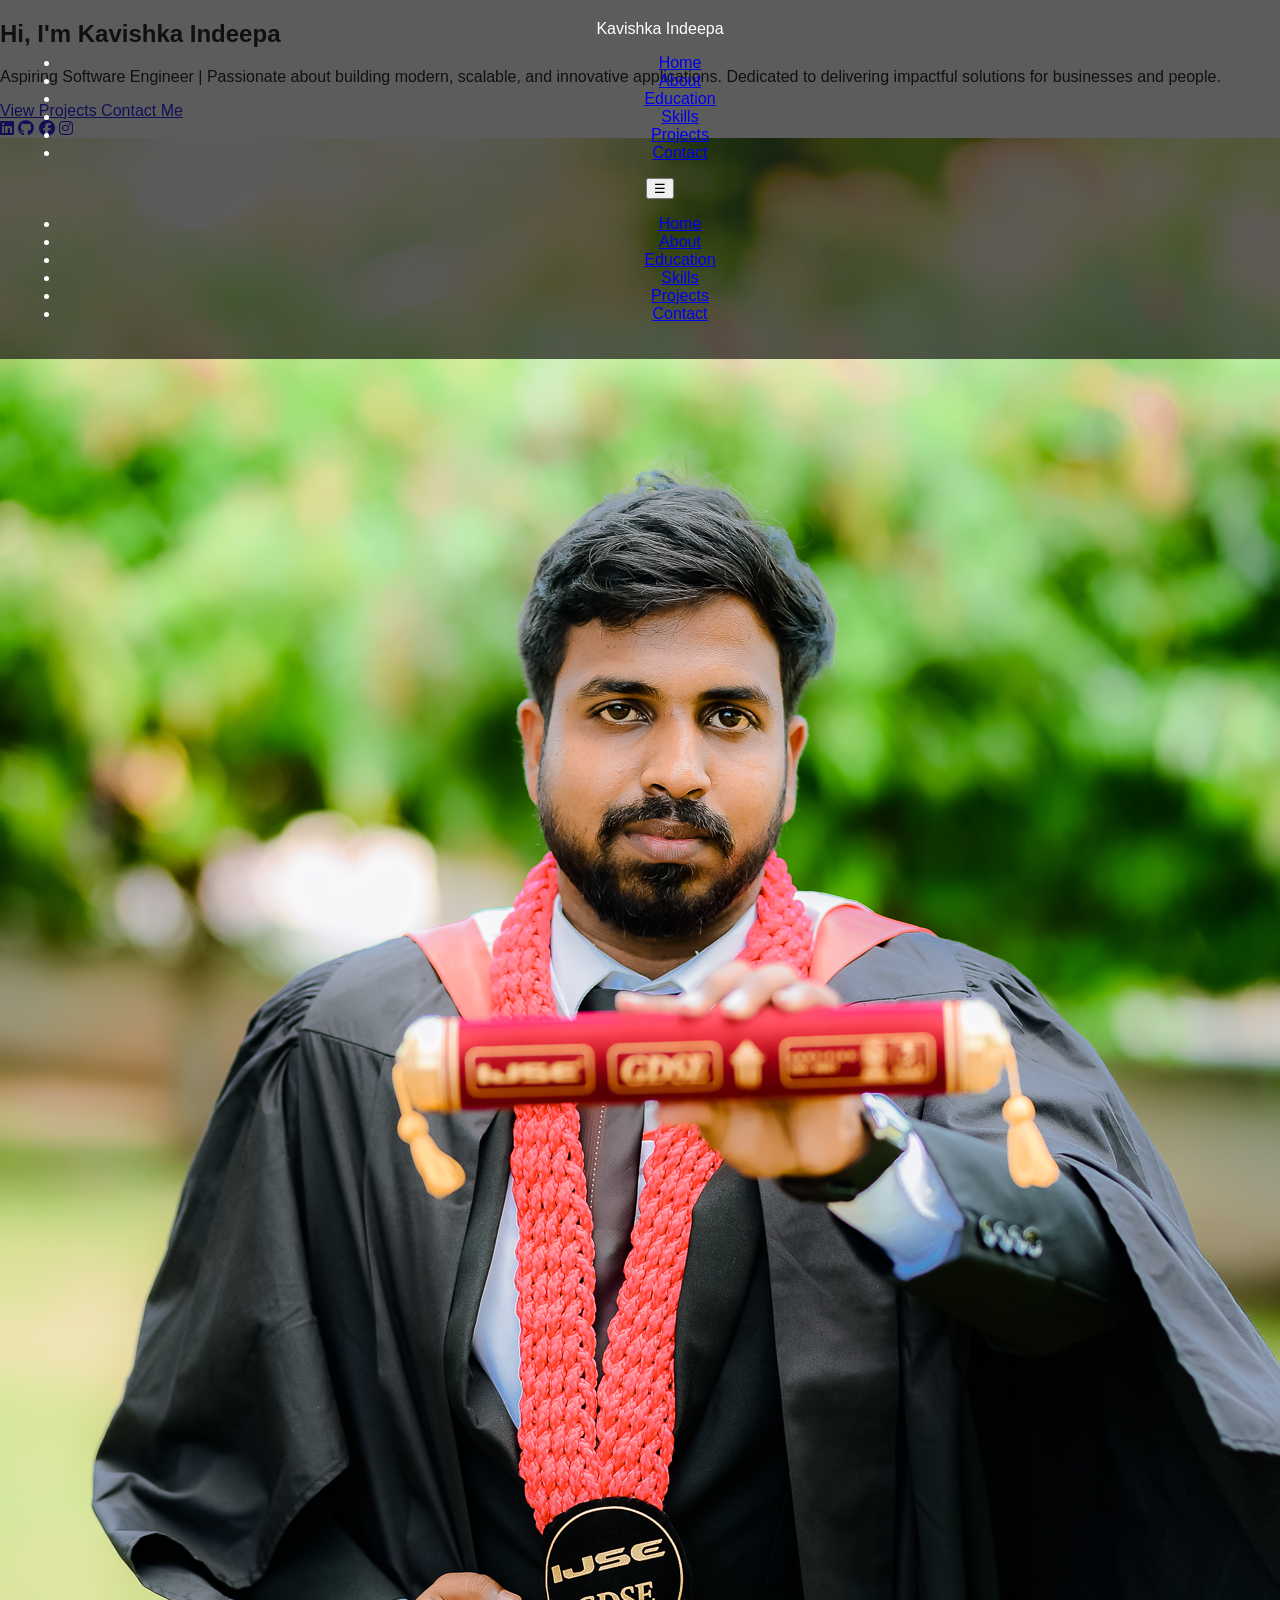
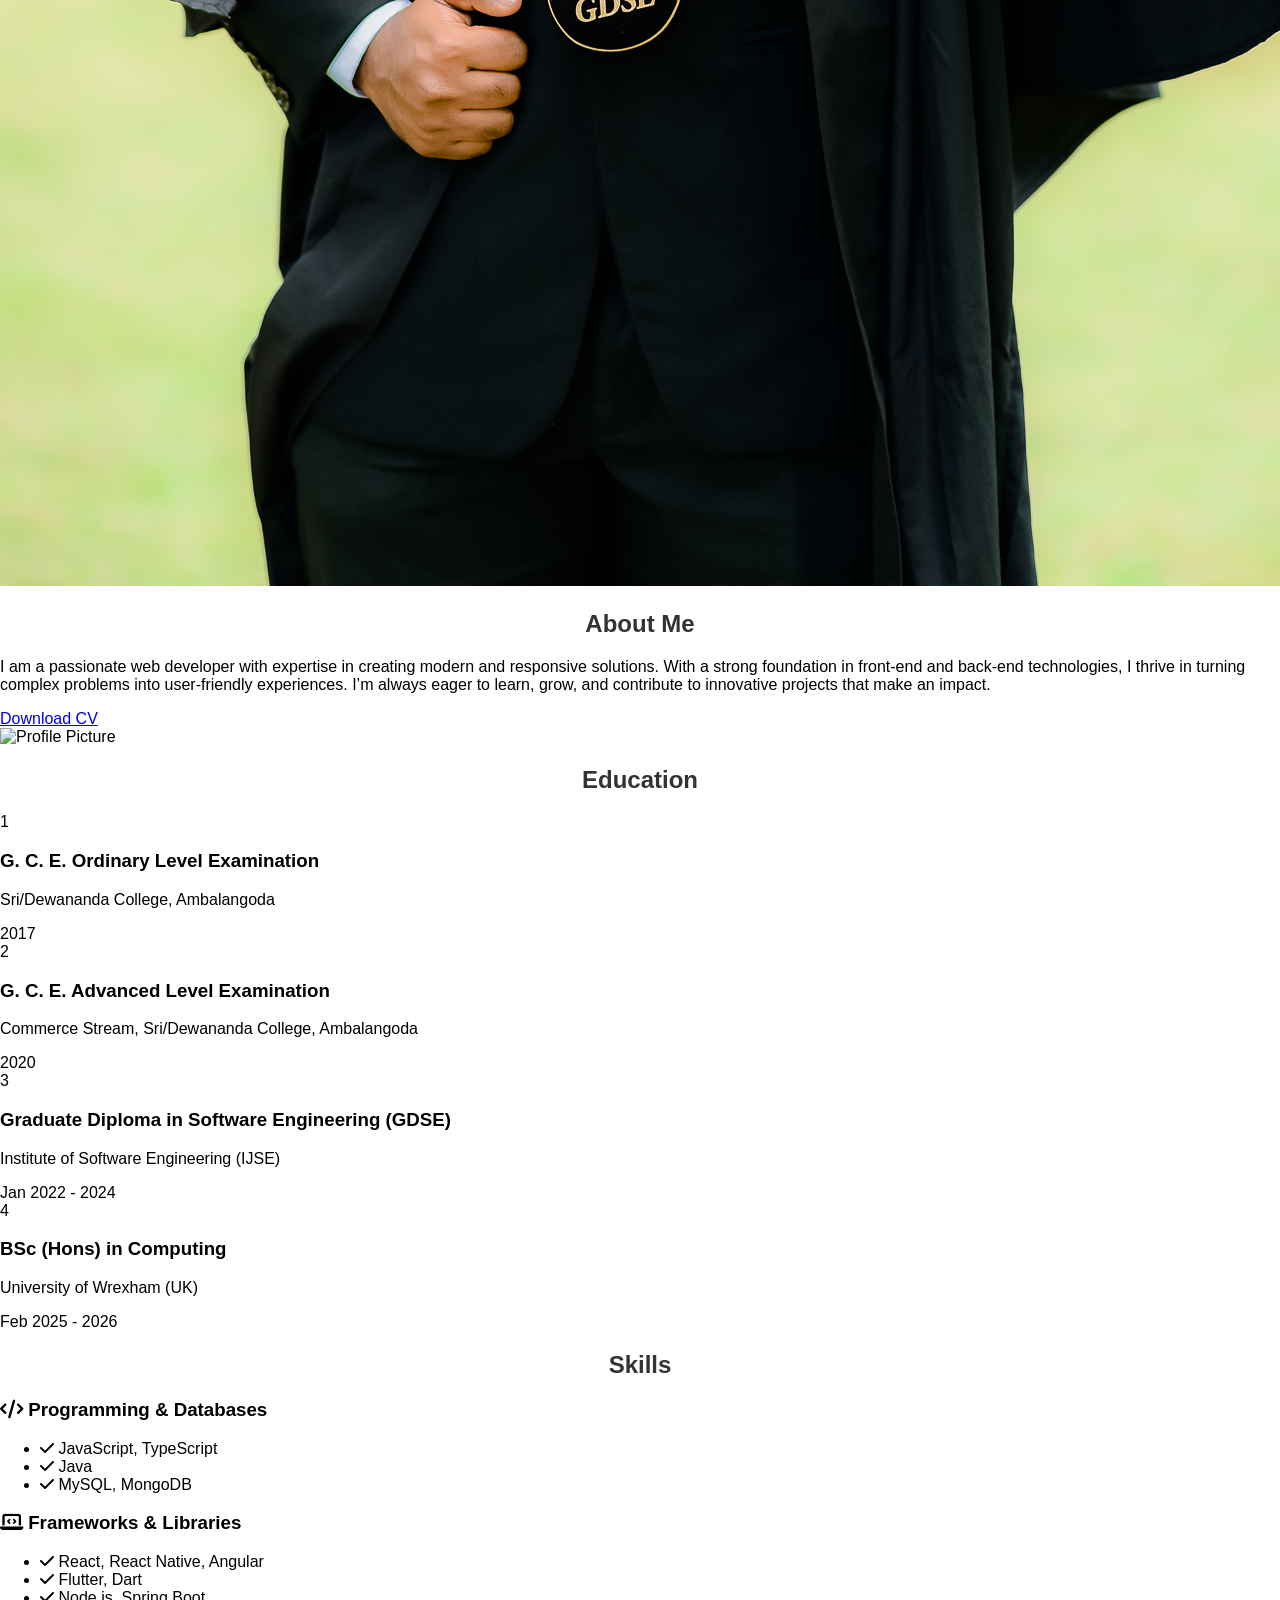
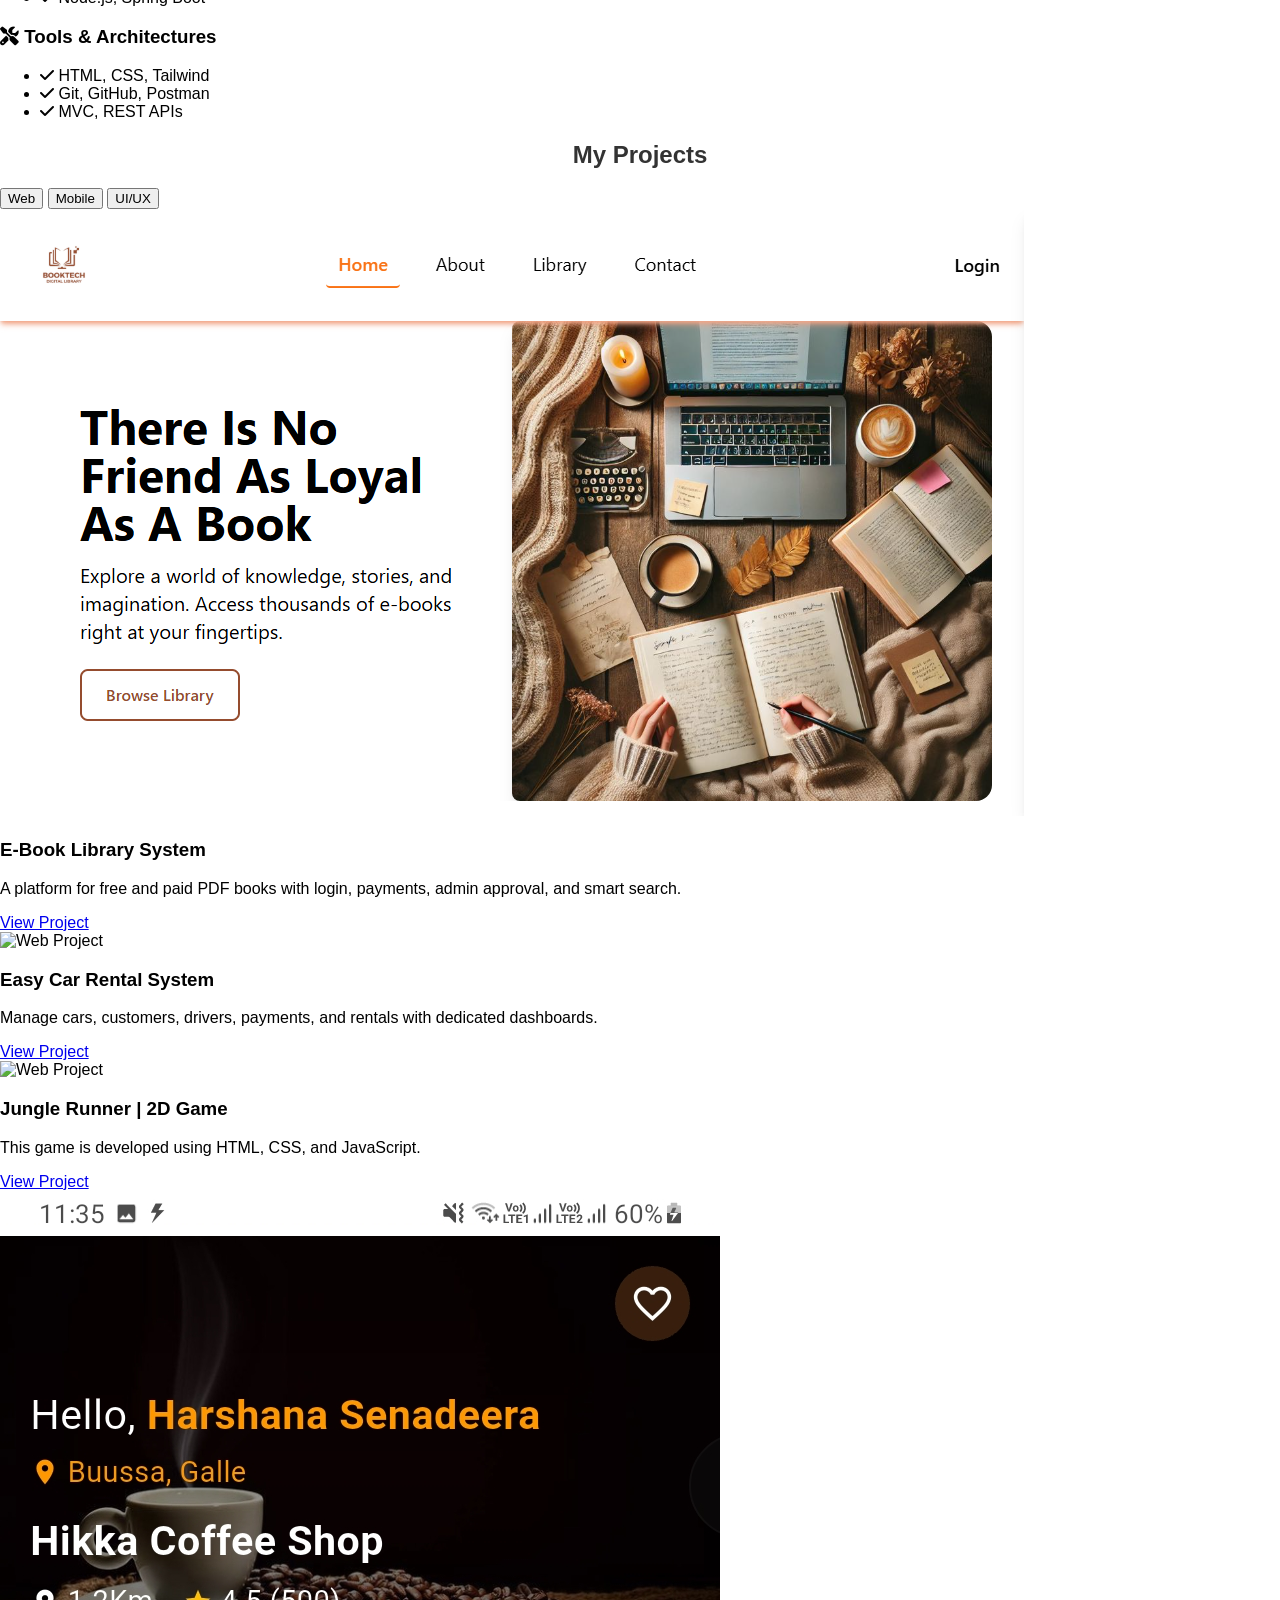
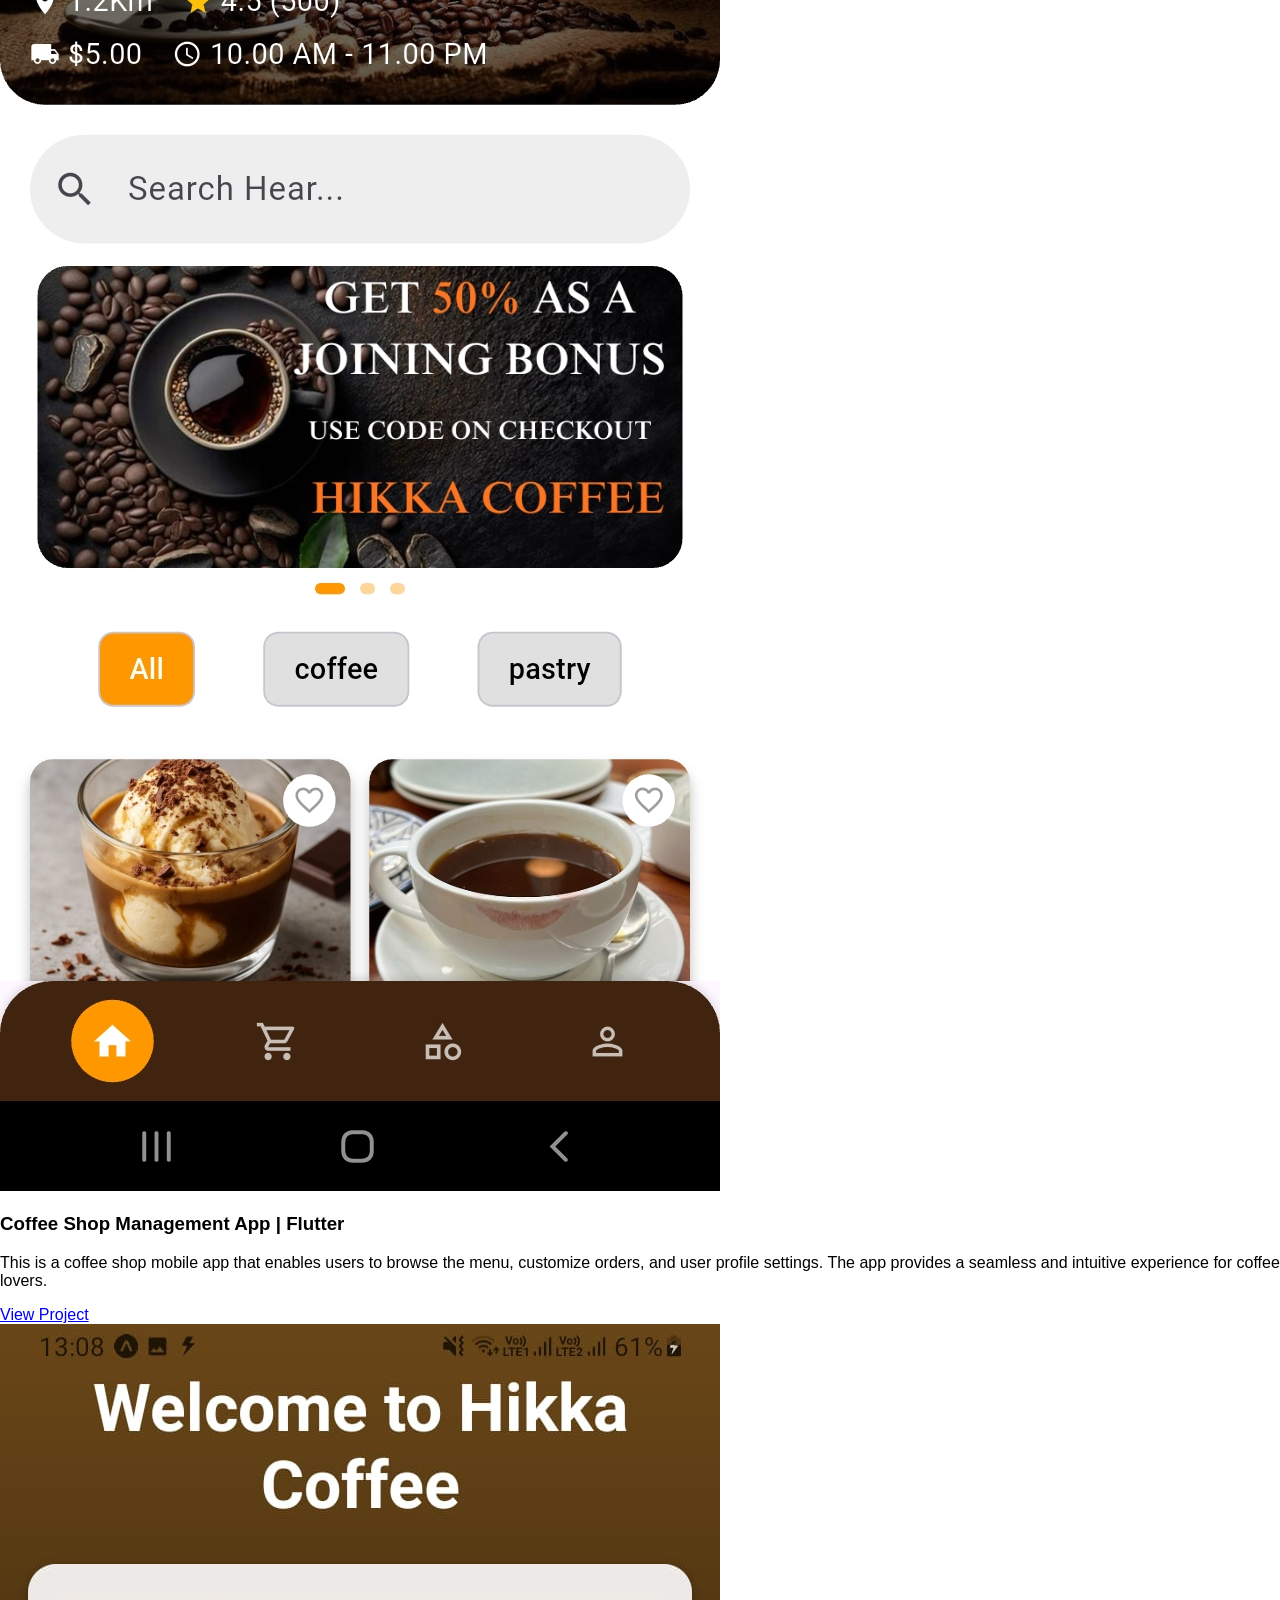
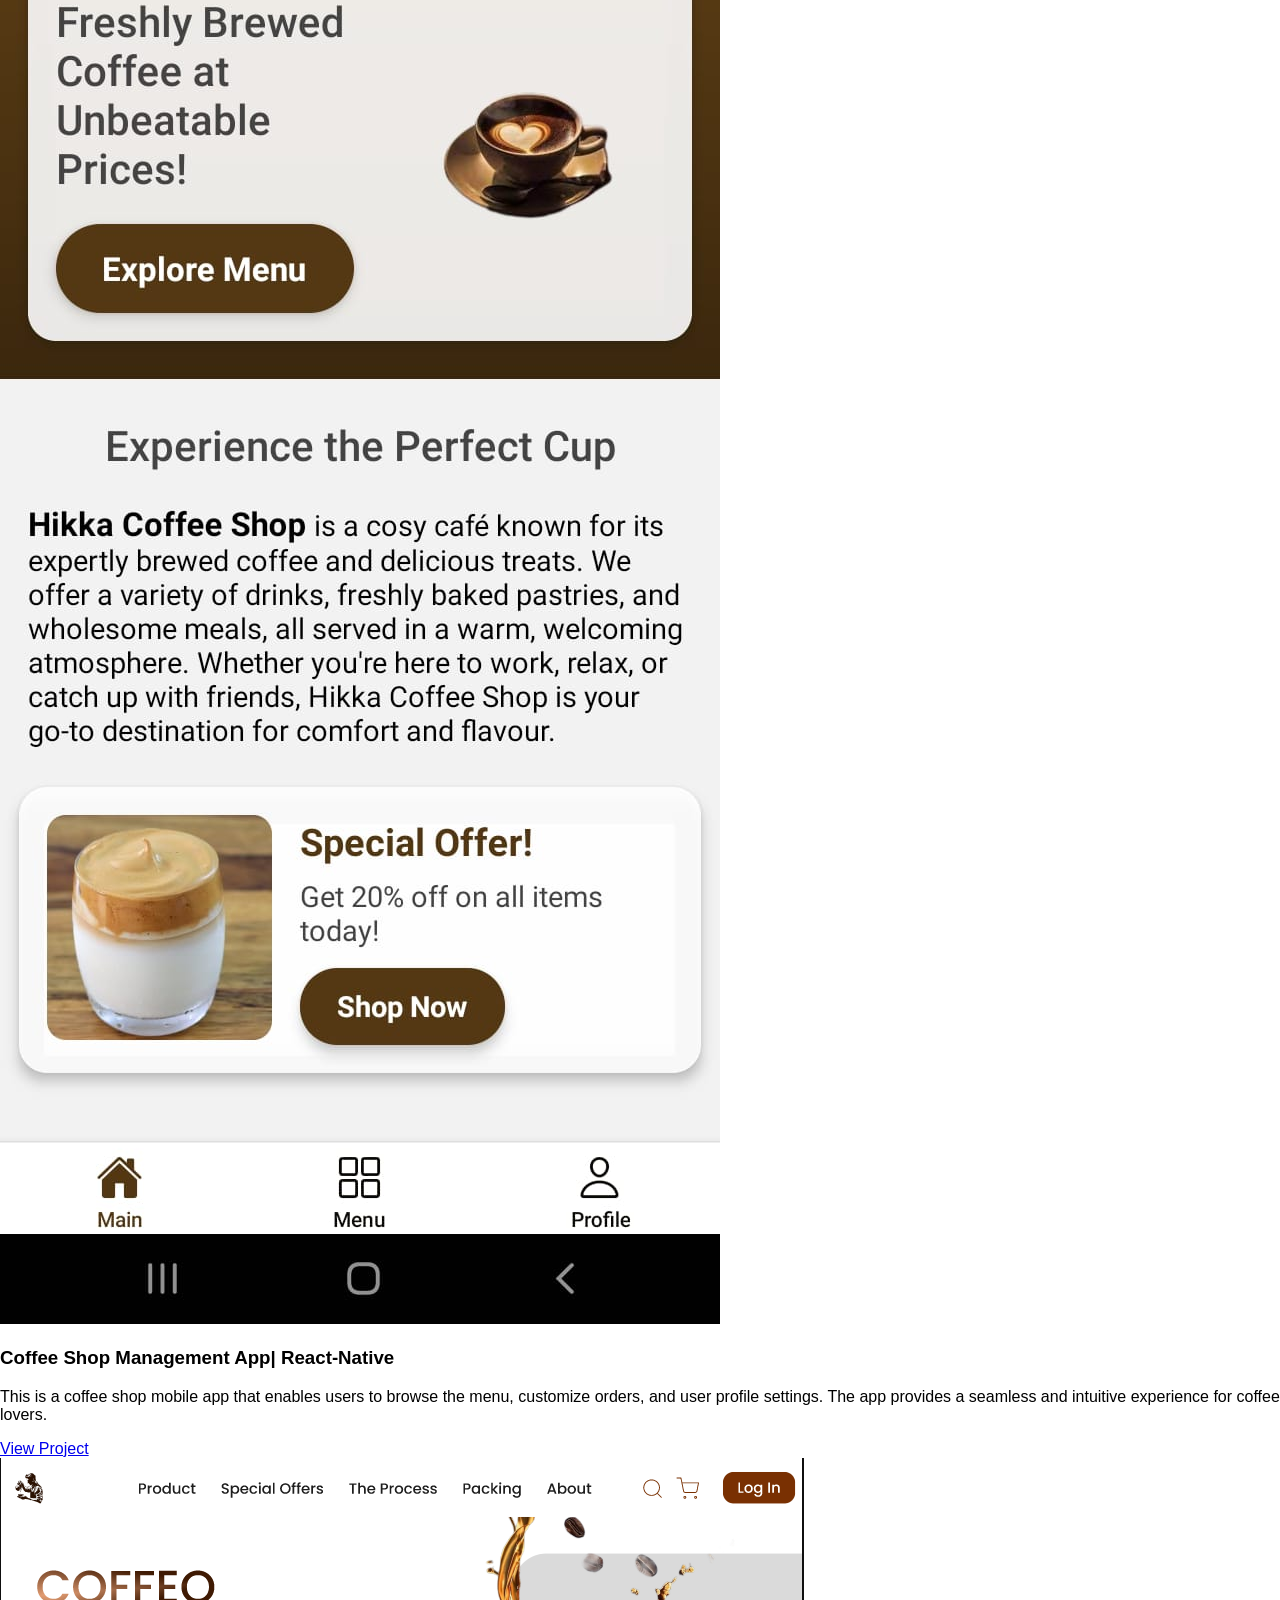
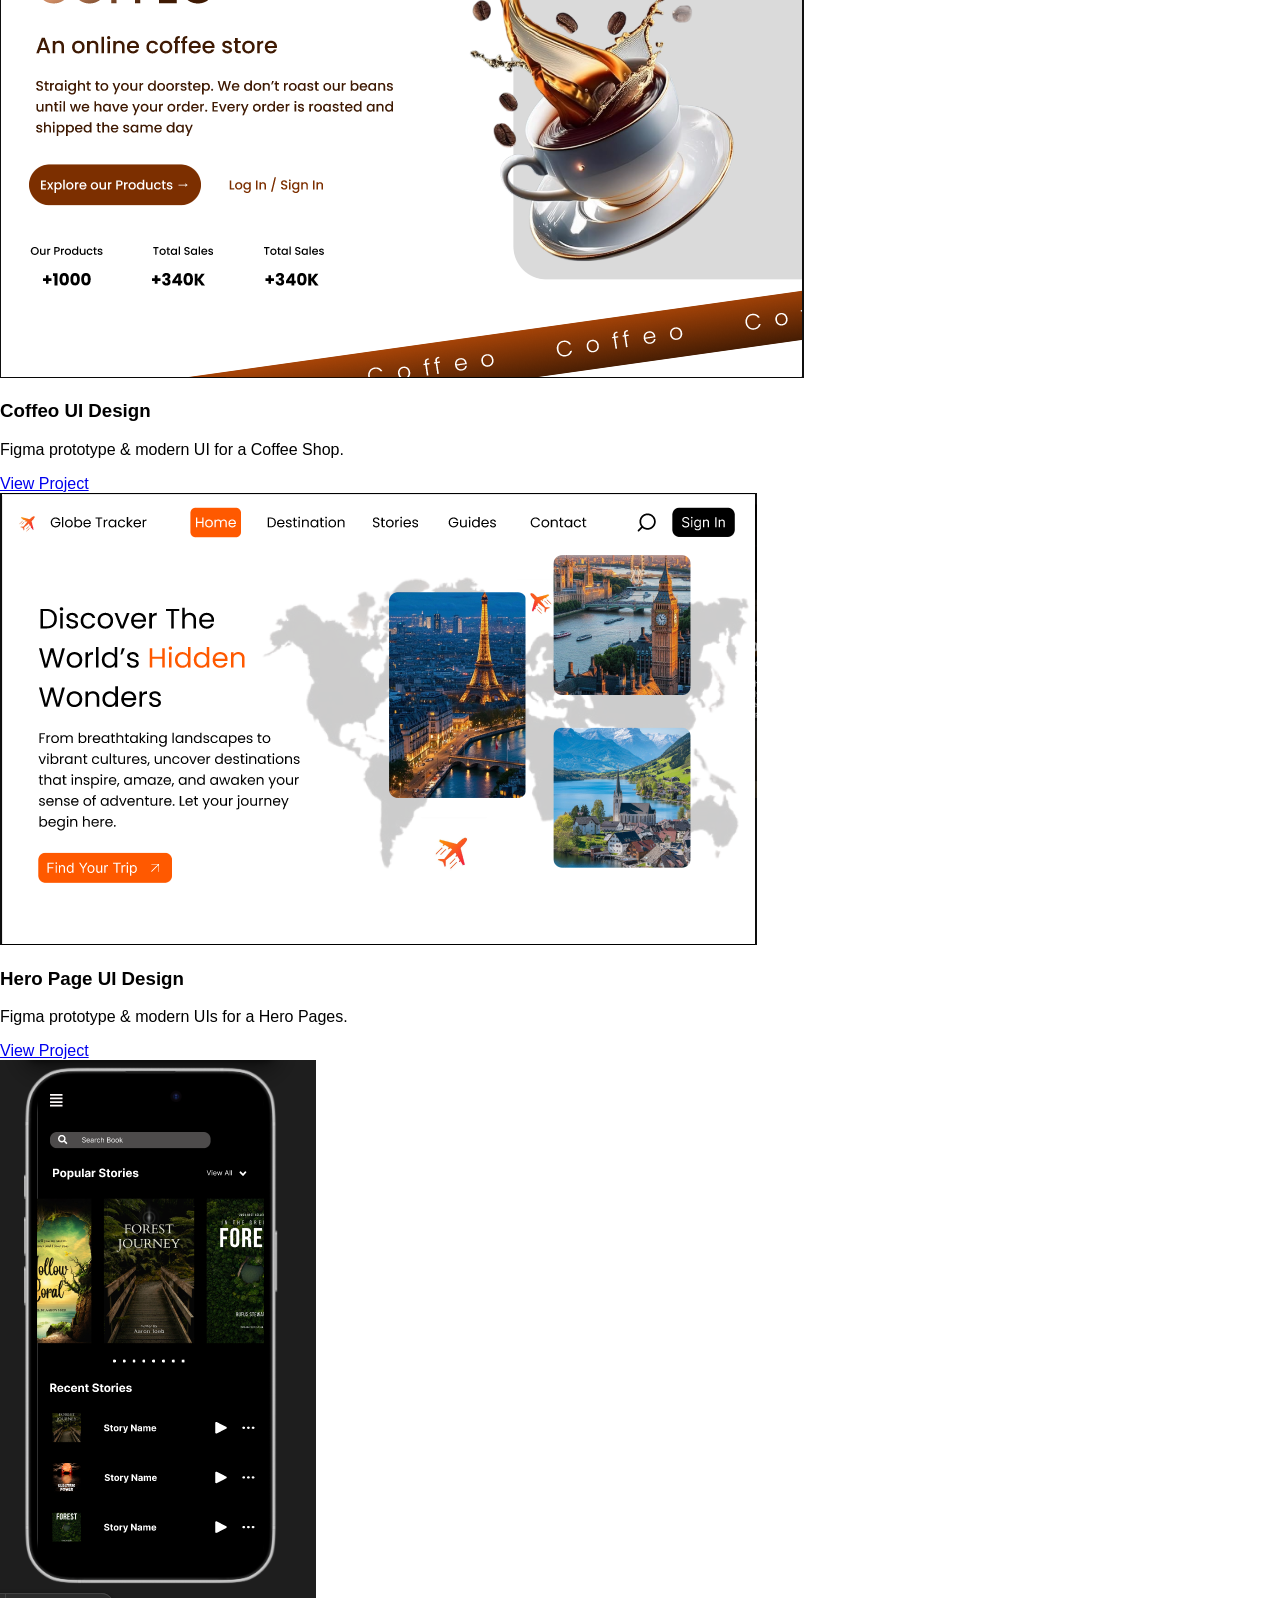
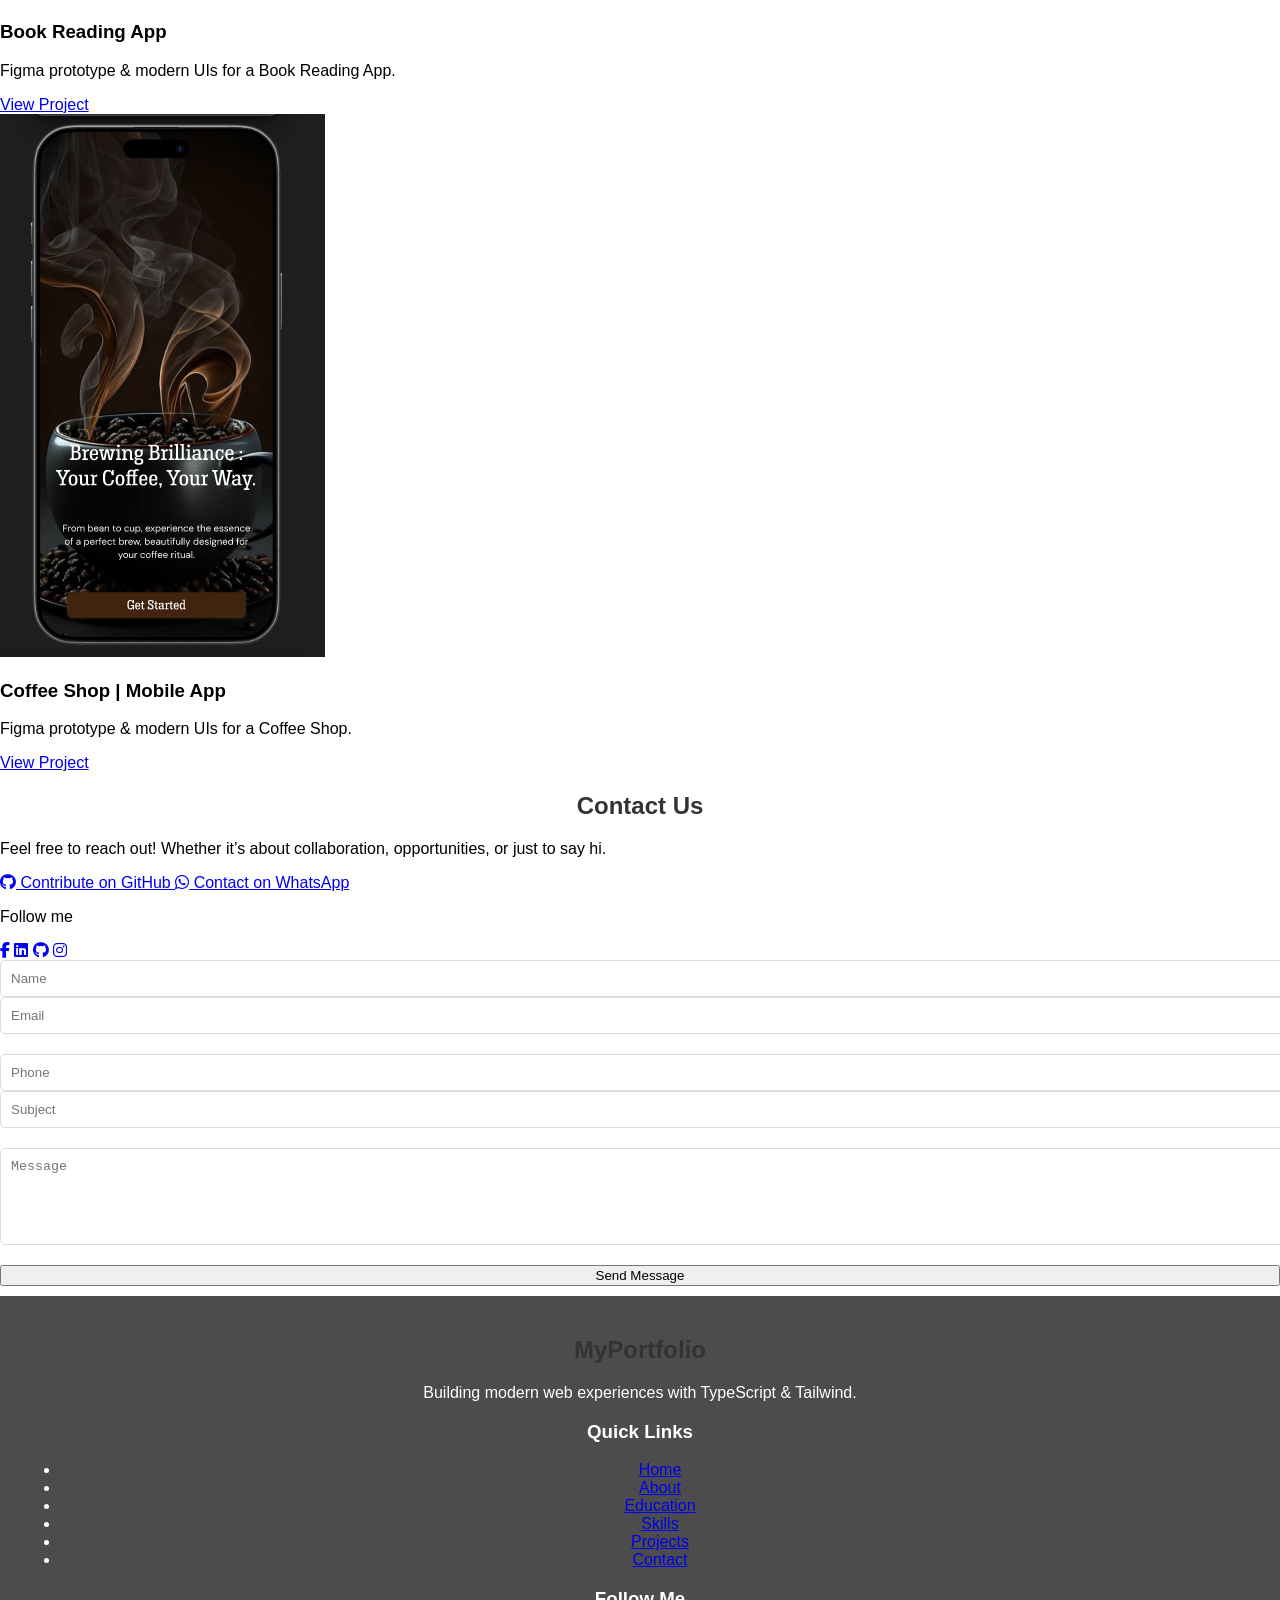
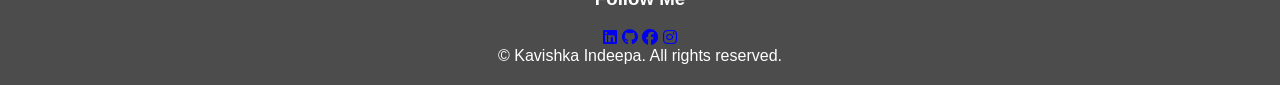
==== commit 39346f10: "Update Projects" ====
--- a/index.html
+++ b/index.html
@@ -265,11 +265,11 @@
 
         <!-- 1 -->
         <div x-show="tab === 'web'" class="bg-gray-900 rounded-xl shadow-lg overflow-hidden transform hover:scale-105 transition duration-300">
-          <img src="/Assets/Images/project/2DGame.PNG" alt="Web Project" class="w-full h-48 object-cover">
+          <img src="./assets/img/project/EBookLibrary.png" alt="Web Project" class="w-full h-48 object-cover">
           <div class="p-5">
             <h3 class="text-xl font-semibold text-blue-300 mb-2">E-Book Library System</h3>
-            <p class="text-gray-400 mb-4">A responsive full-stack e-commerce website with cart and payments.</p>
-            <a href="https://github.com/yourusername/web1" target="_blank" 
+            <p class="text-gray-400 mb-4">A platform for free and paid PDF books with login, payments, admin approval, and smart search.</p>
+            <a href="https://github.com/KavishkaIndeepa/E_Book_Library_System" target="_blank" 
                class="inline-block px-4 py-2 bg-blue-500 rounded-lg hover:bg-blue-400 transition">
               View Project
             </a>
@@ -278,11 +278,24 @@
 
         <!-- 2 -->
         <div x-show="tab === 'web'" class="bg-gray-900 rounded-xl shadow-lg overflow-hidden transform hover:scale-105 transition duration-300">
-          <img src="web2.jpg" alt="Web Project" class="w-full h-48 object-cover">
-          <div class="p-5">
-            <h3 class="text-xl font-semibold text-blue-300 mb-2">Portfolio Website</h3>
-            <p class="text-gray-400 mb-4">Personal portfolio website built with Tailwind CSS & animations.</p>
-            <a href="https://github.com/yourusername/web2" target="_blank" 
+          <img src="/assets/img/project/EasyCarRental.PNG" alt="Web Project" class="w-full h-48 object-cover">
+          <div class="p-5">
+            <h3 class="text-xl font-semibold text-blue-300 mb-2">Easy Car Rental System</h3>
+            <p class="text-gray-400 mb-4">Manage cars, customers, drivers, payments, and rentals with dedicated dashboards.</p>
+            <a href="https://github.com/KavishkaIndeepa/Easy_Car_Rental_System-new" target="_blank" 
+               class="inline-block px-4 py-2 bg-blue-500 rounded-lg hover:bg-blue-400 transition">
+              View Project
+            </a>
+          </div>
+        </div>
+
+      <!-- 3 -->
+        <div x-show="tab === 'web'" class="bg-gray-900 rounded-xl shadow-lg overflow-hidden transform hover:scale-105 transition duration-300">
+          <img src="/assets/img/project/2DGame.PNG" alt="Web Project" class="w-full h-48 object-cover">
+          <div class="p-5">
+            <h3 class="text-xl font-semibold text-blue-300 mb-2">Jungle Runner | 2D Game</h3>
+            <p class="text-gray-400 mb-4">This game is developed using HTML, CSS, and JavaScript.</p>
+            <a href="https://github.com/KavishkaIndeepa/2D_GameNew" target="_blank" 
                class="inline-block px-4 py-2 bg-blue-500 rounded-lg hover:bg-blue-400 transition">
               View Project
             </a>
@@ -316,12 +329,52 @@
         </div>
 
         <!-- ====== UI/UX Projects ====== -->
+         <!-- 1 -->
         <div x-show="tab === 'uiux'" class="bg-gray-900 rounded-xl shadow-lg overflow-hidden transform hover:scale-105 transition duration-300">
-          <img src="uiux1.jpg" alt="UI/UX Project" class="w-full h-48 object-cover">
-          <div class="p-5">
-            <h3 class="text-xl font-semibold text-blue-300 mb-2">Portfolio UI Design</h3>
-            <p class="text-gray-400 mb-4">Figma prototype & modern responsive UI implementation with Tailwind.</p>
-            <a href="https://github.com/yourusername/uiux1" target="_blank" 
+          <img src="/assets/img/project/Coffeo.PNG" alt="UI/UX Project" class="w-full h-48 object-cover">
+          <div class="p-5">
+            <h3 class="text-xl font-semibold text-blue-300 mb-2">Coffeo UI Design</h3>
+            <p class="text-gray-400 mb-4">Figma prototype & modern UI for a Coffee Shop.</p>
+            <a href="https://www.figma.com/design/cEneVk6gavWclw7jHOBb9k/Coffeo?node-id=0-1&t=jdZl9vnMex1DEIGD-1" target="_blank" 
+               class="inline-block px-4 py-2 bg-blue-500 rounded-lg hover:bg-blue-400 transition">
+              View Project
+            </a>
+          </div>
+        </div>
+
+        <!-- 2 -->
+        <div x-show="tab === 'uiux'" class="bg-gray-900 rounded-xl shadow-lg overflow-hidden transform hover:scale-105 transition duration-300">
+          <img src="/assets/img/project/Hero.PNG" alt="UI/UX Project" class="w-full h-48 object-cover">
+          <div class="p-5">
+            <h3 class="text-xl font-semibold text-blue-300 mb-2">Hero Page UI Design</h3>
+            <p class="text-gray-400 mb-4">Figma prototype & modern UIs for a Hero Pages.</p>
+            <a href="https://www.figma.com/design/al5ug4bV7kQEGtOD3dEOcg/Hero-Pages?node-id=0-1&t=jdZl9vnMex1DEIGD-1" target="_blank" 
+               class="inline-block px-4 py-2 bg-blue-500 rounded-lg hover:bg-blue-400 transition">
+              View Project
+            </a>
+          </div>
+        </div>
+
+        <!-- 3 -->
+        <div x-show="tab === 'uiux'" class="bg-gray-900 rounded-xl shadow-lg overflow-hidden transform hover:scale-105 transition duration-300">
+          <img src="/assets/img/project/SithAhura.PNG" alt="UI/UX Project" class="w-full h-48 object-cover">
+          <div class="p-5">
+            <h3 class="text-xl font-semibold text-blue-300 mb-2">Book Reading App</h3>
+            <p class="text-gray-400 mb-4">Figma prototype & modern UIs for a Book Reading App.</p>
+            <a href="https://www.figma.com/design/oup4M2N0uy3gC3WxJrp9OA/Sith-Ahura-Mobile-App?t=jdZl9vnMex1DEIGD-1" target="_blank" 
+               class="inline-block px-4 py-2 bg-blue-500 rounded-lg hover:bg-blue-400 transition">
+              View Project
+            </a>
+          </div>
+        </div>
+
+        <!-- 4 -->
+        <div x-show="tab === 'uiux'" class="bg-gray-900 rounded-xl shadow-lg overflow-hidden transform hover:scale-105 transition duration-300">
+          <img src="/assets/img/project/CoffeeShop.PNG" alt="UI/UX Project" class="w-full h-48 object-cover">
+          <div class="p-5">
+            <h3 class="text-xl font-semibold text-blue-300 mb-2">Coffee Shop | Mobile App</h3>
+            <p class="text-gray-400 mb-4">Figma prototype & modern UIs for a Coffee Shop.</p>
+            <a href="https://www.figma.com/design/fjWAPBvRQ9zgMMGbVW7qOb/Coffee-Shop?node-id=0-1&t=jVSYoqdA7bKvbpy8-1" target="_blank" 
                class="inline-block px-4 py-2 bg-blue-500 rounded-lg hover:bg-blue-400 transition">
               View Project
             </a>
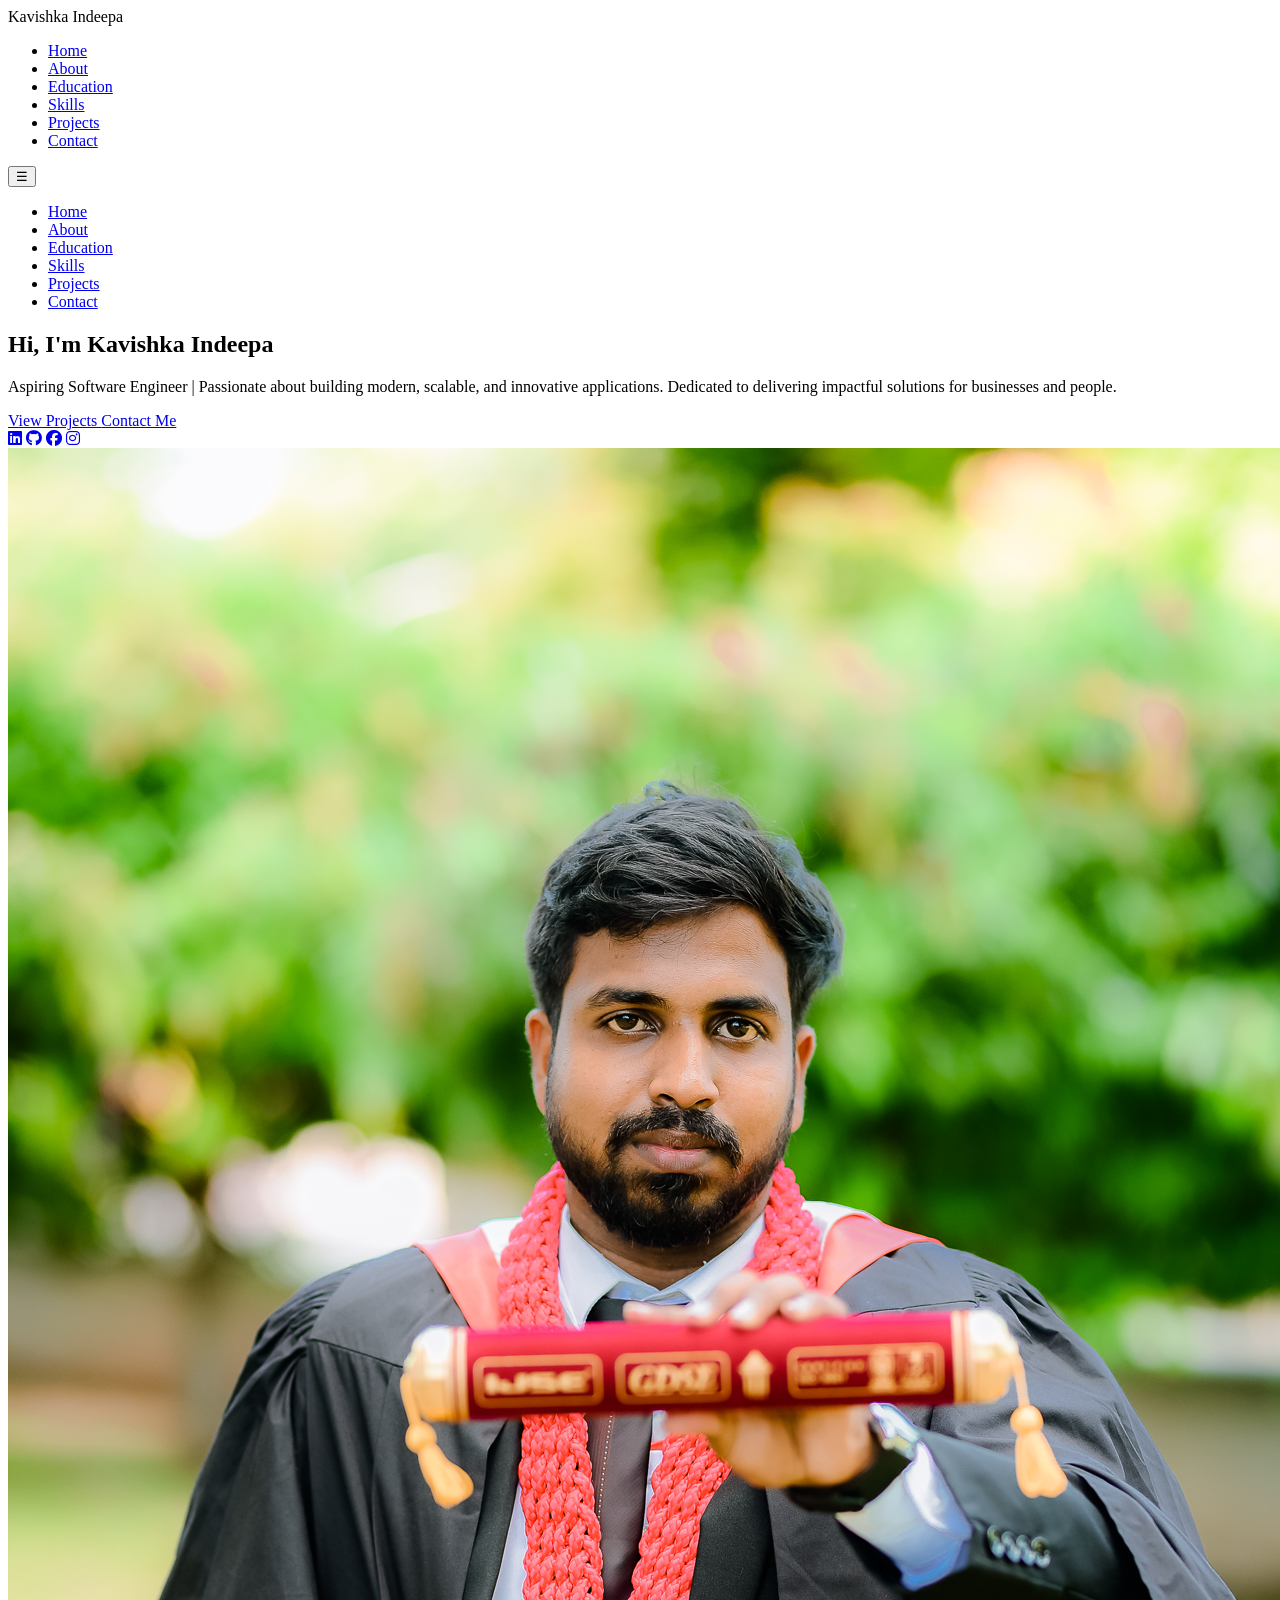
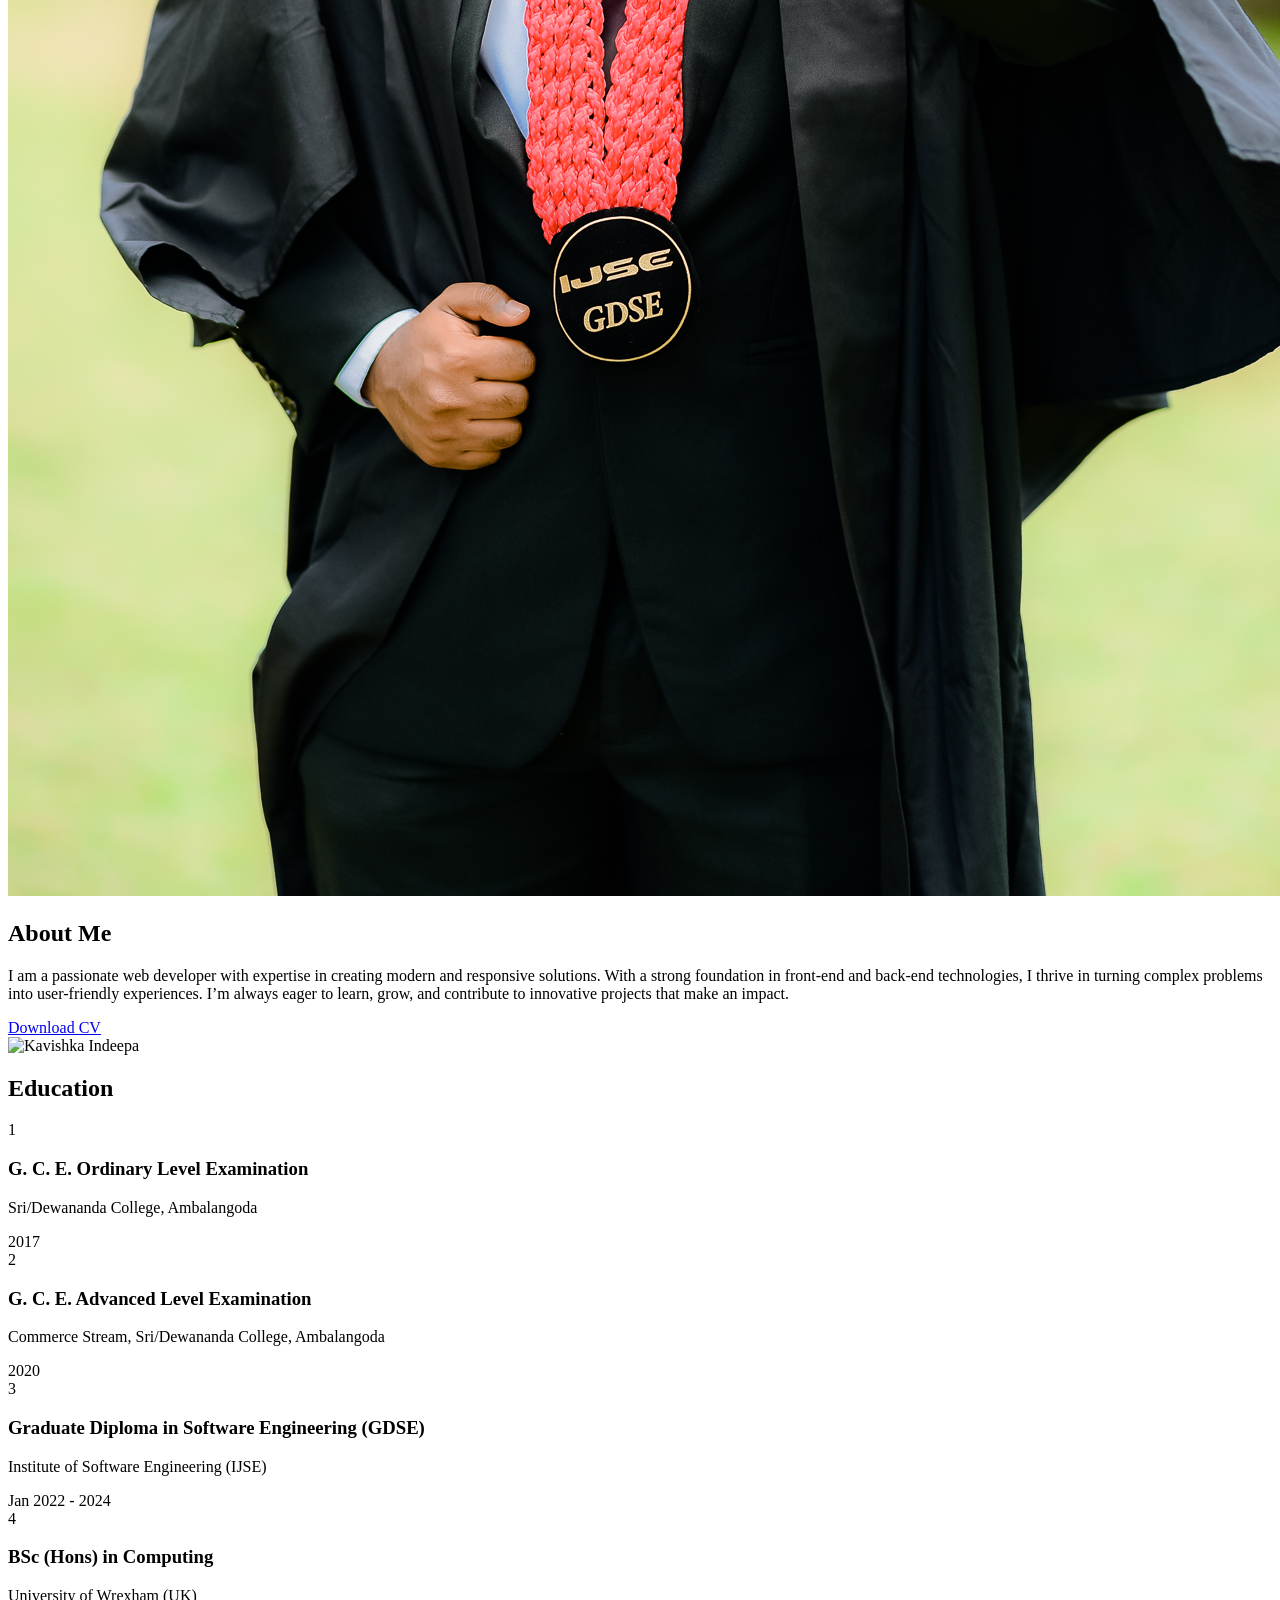
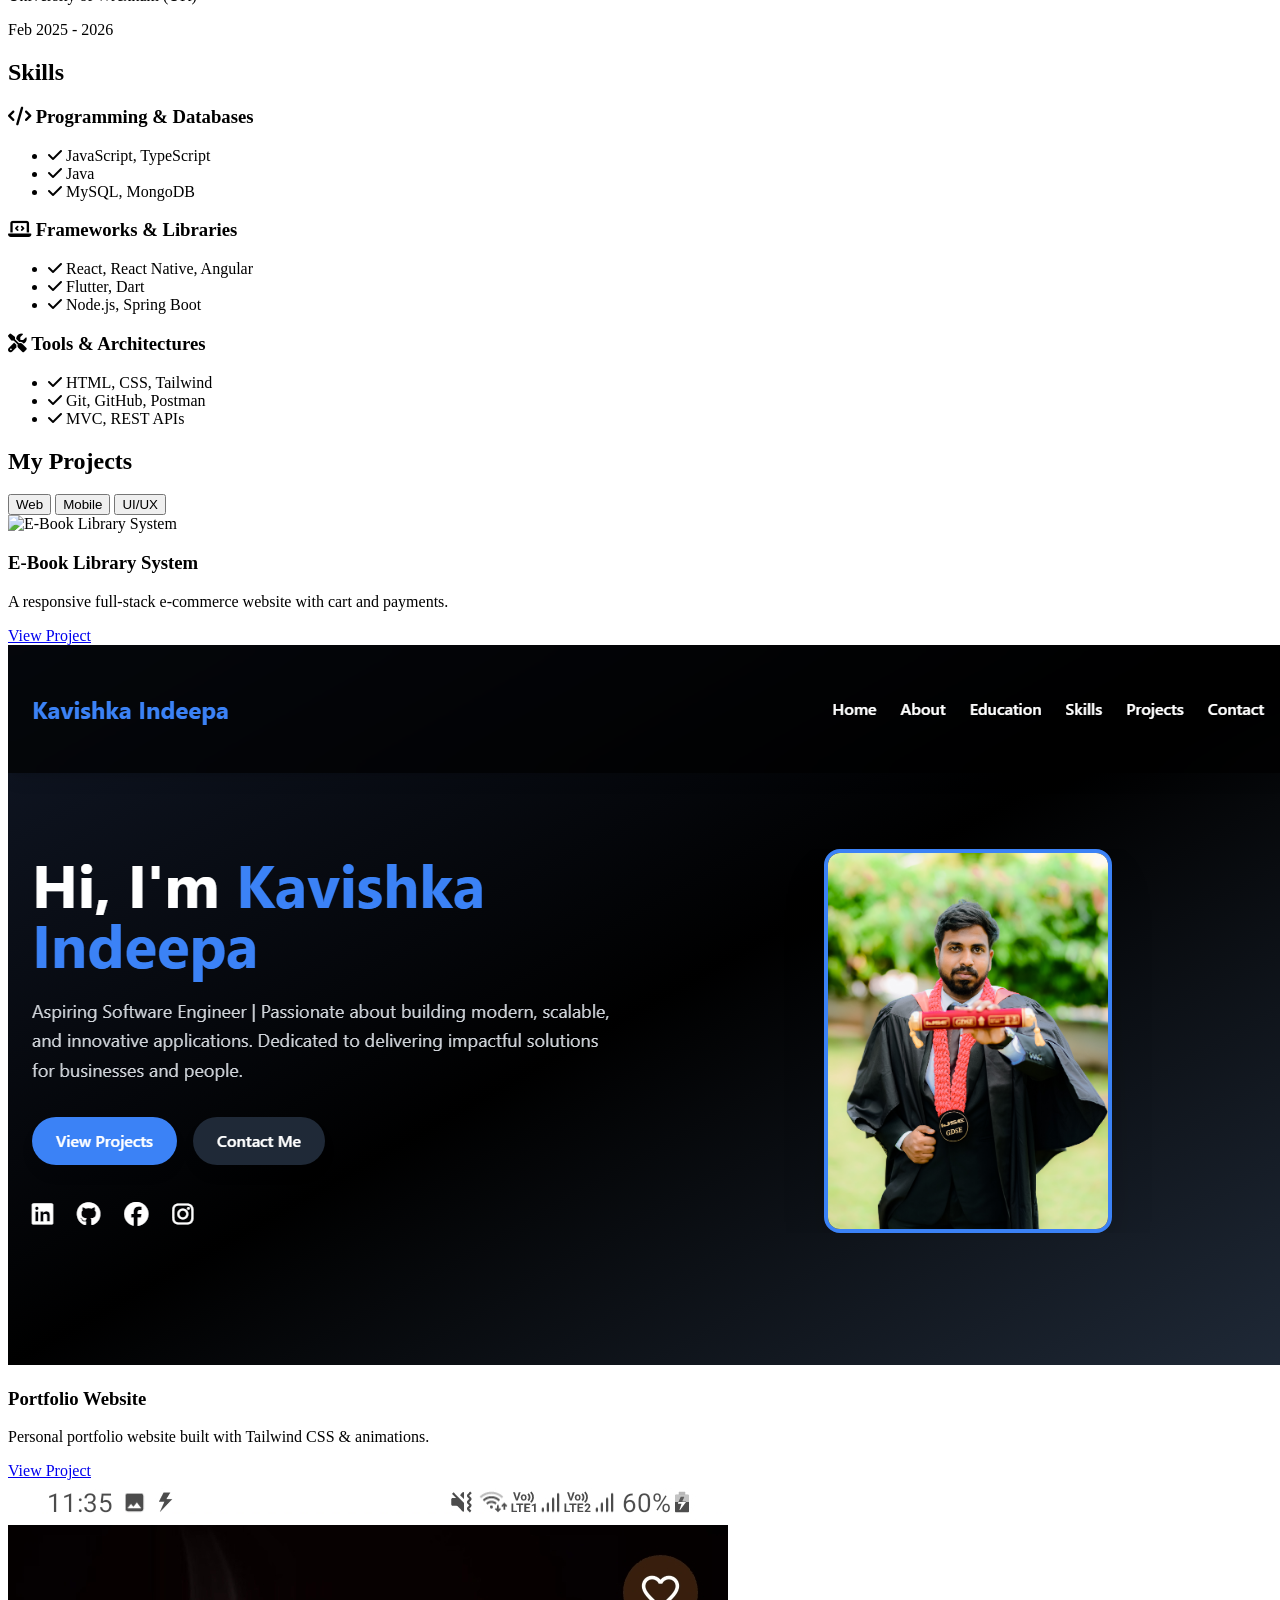
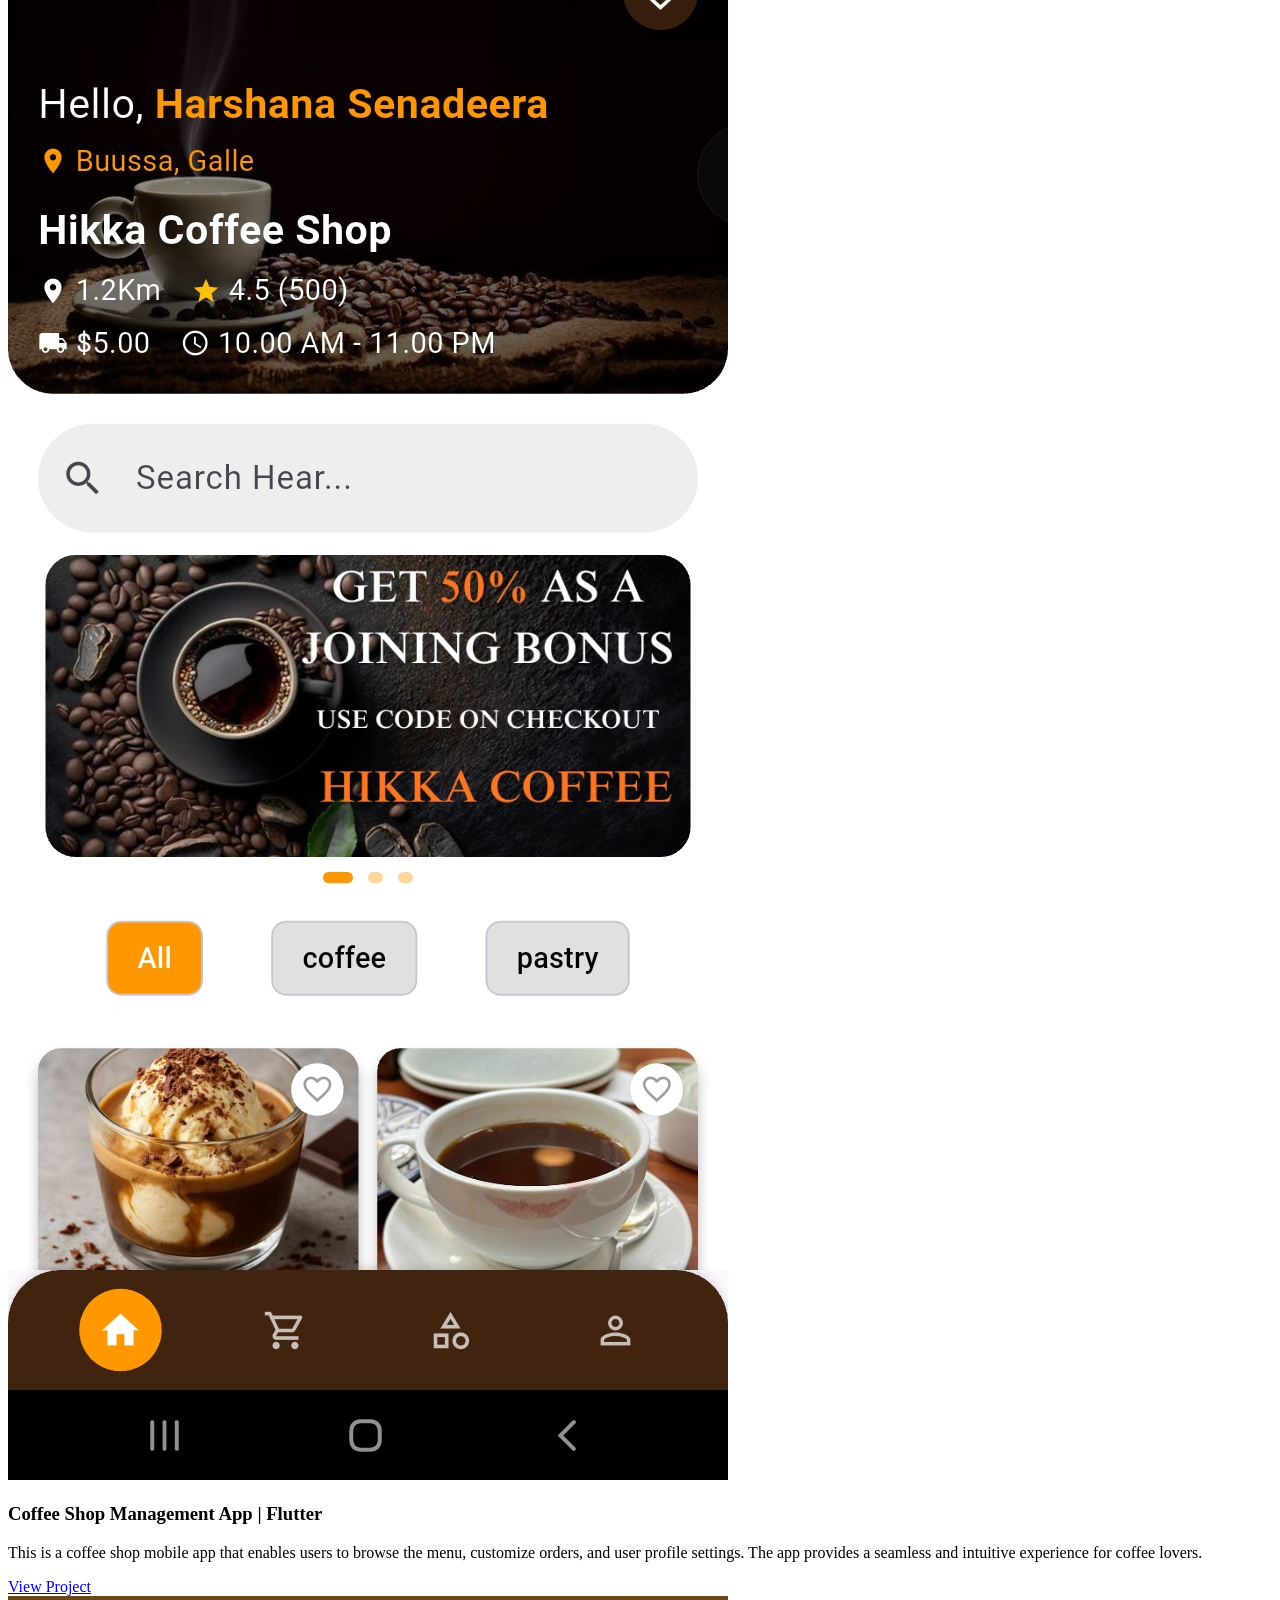
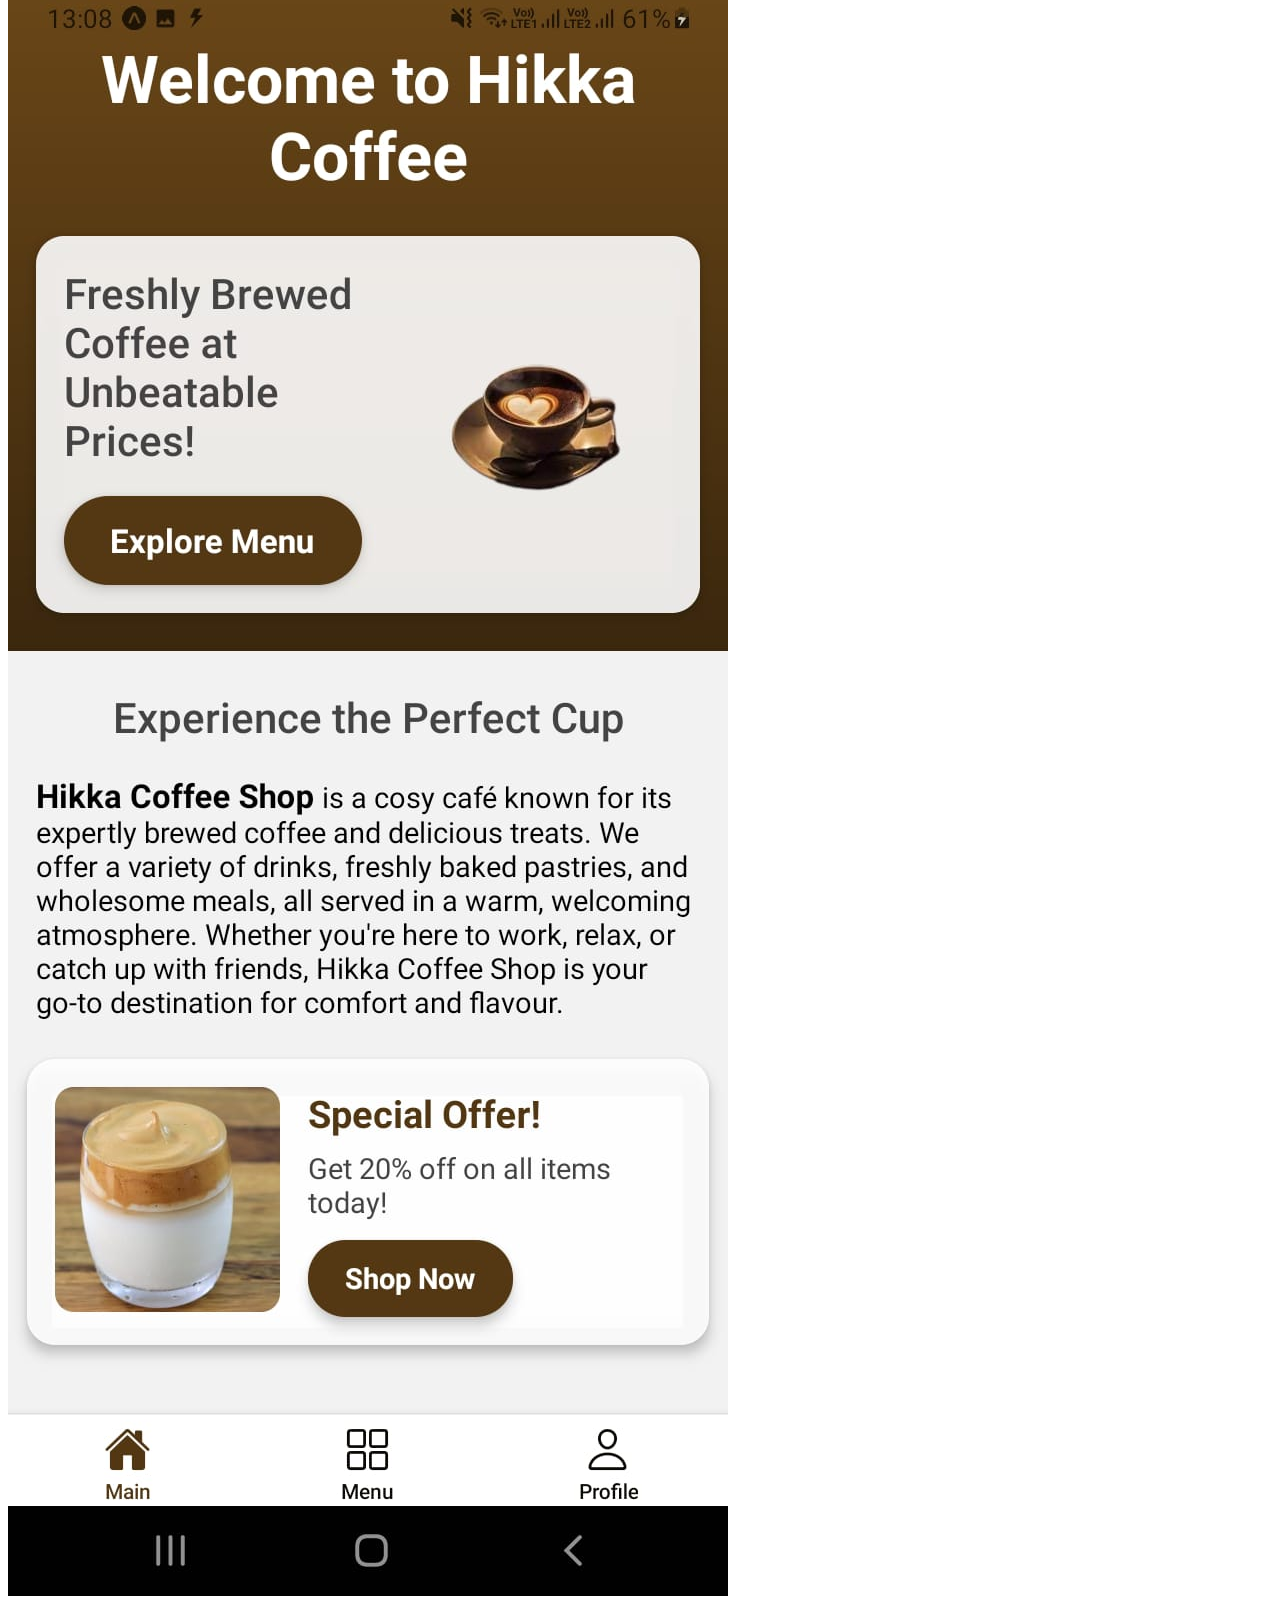
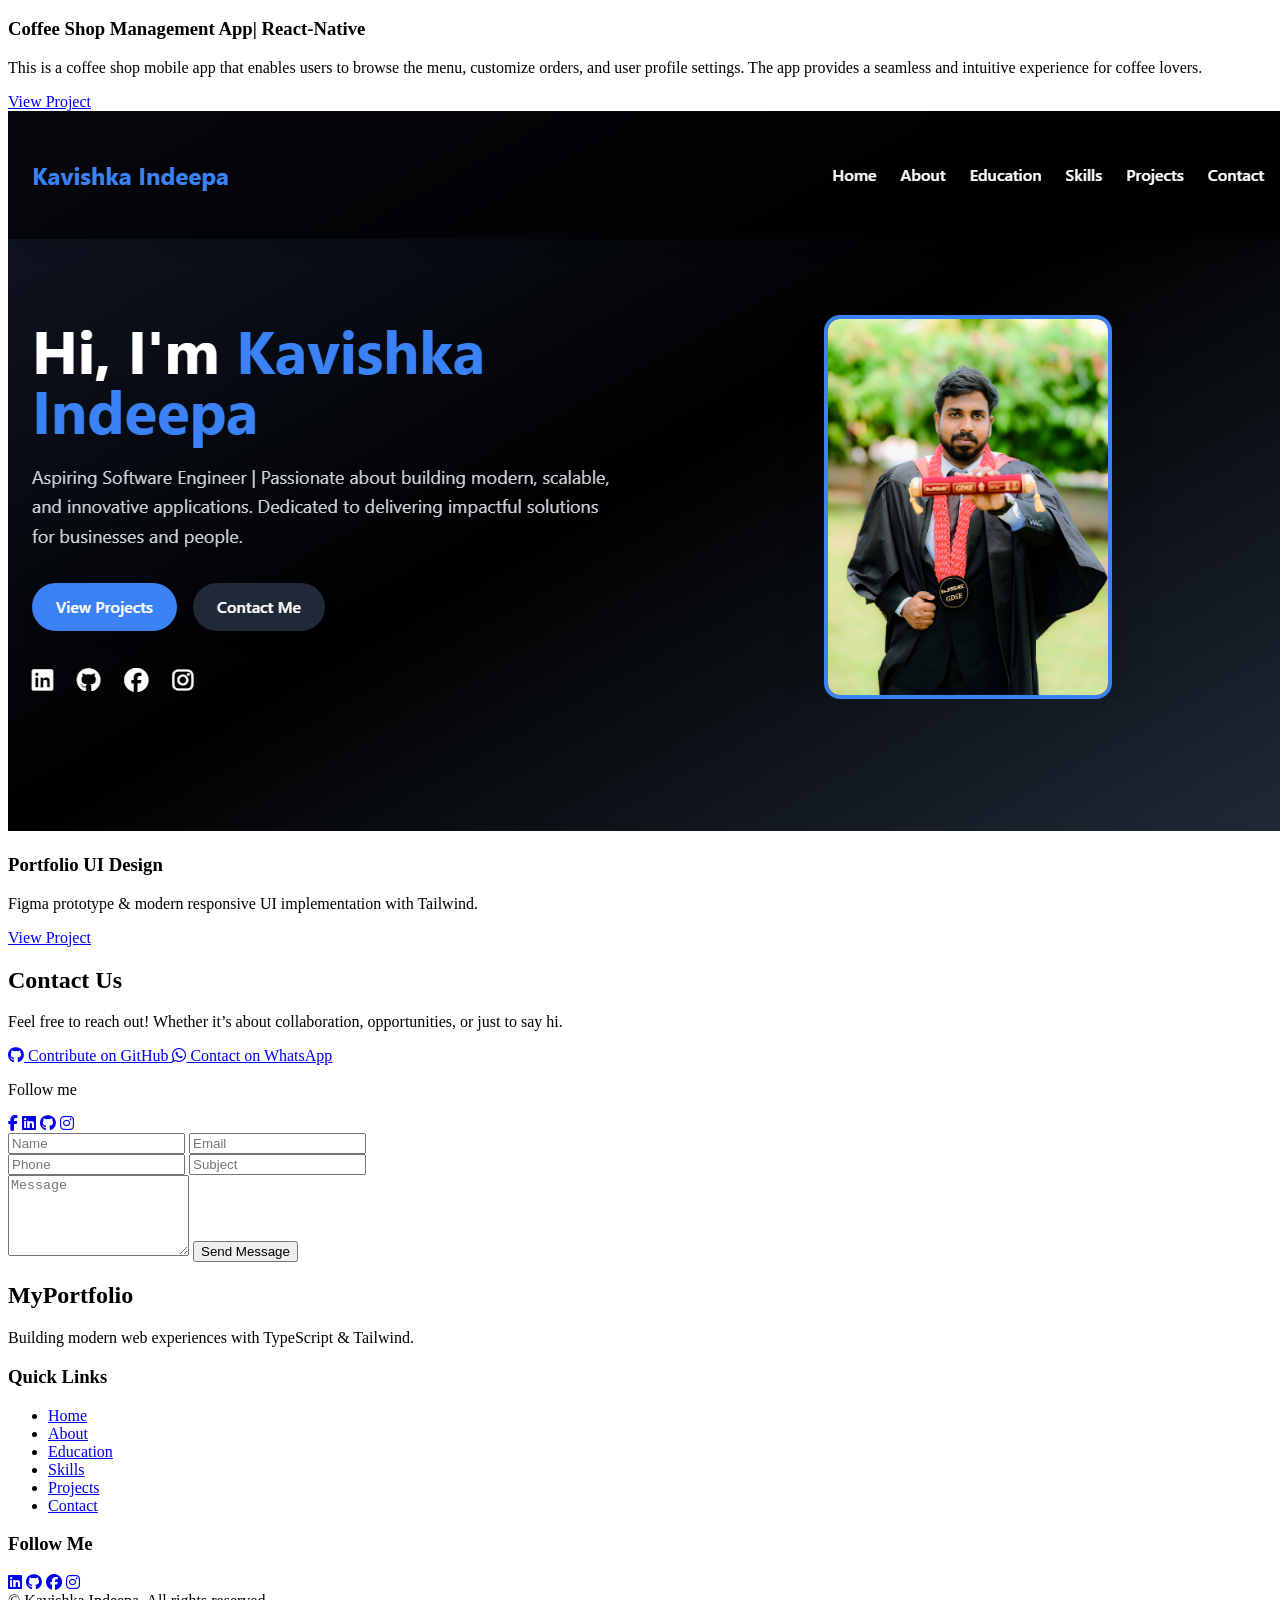
==== commit c25609bf: "Update image urls" ====
--- a/index.html
+++ b/index.html
@@ -109,9 +109,9 @@
 
     <!-- Right Side (Image) -->
     <div class="md:w-1/2 flex justify-center order-1 md:order-2" data-aos="fade-left">
-      <img src="./assets//img//MY/KavishkaIndeepa.JPG" 
+      <img src="./assets/img/MY/KavishkaIndeepa.JPG"
            alt="Kavishka Indeepa" 
-           class="w-72 h-96 object-cover rounded-2xl shadow-2xl border-4 border-blue-500">
+           class="w-72 h-96 object-cover rounded-2xl shadow-2xl border-4 border-solid border-blue-500">
     </div>
   </div>
 </section>
@@ -131,7 +131,7 @@
       problems into user-friendly experiences. I’m always eager to learn, grow, and contribute to 
       innovative projects that make an impact.
     </p>
-    <a href="./assets/pdf/Kavishka Indeepa- CV .pdf" download 
+    <a href="./assets//pdf/Kavishka Indeepa- CV .pdf" download 
        class="inline-block px-6 py-3 bg-blue-500 text-white font-semibold rounded-full shadow-md hover:bg-blue-400 transition">
       Download CV
     </a>
@@ -139,8 +139,8 @@
   
   <!-- Portrait Image (second on mobile) -->
   <div class="md:w-1/3 flex justify-center order-2 md:order-1" data-aos="zoom-in">
-    <img src="./assets//img/MY/About-me.JPG" alt="Profile Picture" 
-         class="w-72 h-[28rem] object-cover rounded-2xl border-4 border-blue-500 shadow-xl">
+    <img src="./assets/img/MY/About-me.JPG" alt="Kavishka Indeepa"
+         class="w-72 h-[28rem] object-cover rounded-2xl border-4 border-solid border-blue-500 shadow-xl">
   </div>
 </div>
 
@@ -265,11 +265,11 @@
 
         <!-- 1 -->
         <div x-show="tab === 'web'" class="bg-gray-900 rounded-xl shadow-lg overflow-hidden transform hover:scale-105 transition duration-300">
-          <img src="./assets/img/project/EBookLibrary.png" alt="Web Project" class="w-full h-48 object-cover">
+          <img src="./assets/img/laptop.jpg" alt="E-Book Library System" class="w-full h-48 object-cover">
           <div class="p-5">
             <h3 class="text-xl font-semibold text-blue-300 mb-2">E-Book Library System</h3>
-            <p class="text-gray-400 mb-4">A platform for free and paid PDF books with login, payments, admin approval, and smart search.</p>
-            <a href="https://github.com/KavishkaIndeepa/E_Book_Library_System" target="_blank" 
+            <p class="text-gray-400 mb-4">A responsive full-stack e-commerce website with cart and payments.</p>
+            <a href="https://github.com/yourusername/web1" target="_blank" 
                class="inline-block px-4 py-2 bg-blue-500 rounded-lg hover:bg-blue-400 transition">
               View Project
             </a>
@@ -278,33 +278,20 @@
 
         <!-- 2 -->
         <div x-show="tab === 'web'" class="bg-gray-900 rounded-xl shadow-lg overflow-hidden transform hover:scale-105 transition duration-300">
-          <img src="/assets/img/project/EasyCarRental.PNG" alt="Web Project" class="w-full h-48 object-cover">
+          <img src="./assets/img/project/portfolio.png" alt="Portfolio Website" class="w-full h-48 object-cover object-left-top">
           <div class="p-5">
-            <h3 class="text-xl font-semibold text-blue-300 mb-2">Easy Car Rental System</h3>
-            <p class="text-gray-400 mb-4">Manage cars, customers, drivers, payments, and rentals with dedicated dashboards.</p>
-            <a href="https://github.com/KavishkaIndeepa/Easy_Car_Rental_System-new" target="_blank" 
+            <h3 class="text-xl font-semibold text-blue-300 mb-2">Portfolio Website</h3>
+            <p class="text-gray-400 mb-4">Personal portfolio website built with Tailwind CSS & animations.</p>
+            <a href="https://github.com/yourusername/web2" target="_blank" 
                class="inline-block px-4 py-2 bg-blue-500 rounded-lg hover:bg-blue-400 transition">
               View Project
             </a>
           </div>
         </div>
 
-      <!-- 3 -->
-        <div x-show="tab === 'web'" class="bg-gray-900 rounded-xl shadow-lg overflow-hidden transform hover:scale-105 transition duration-300">
-          <img src="/assets/img/project/2DGame.PNG" alt="Web Project" class="w-full h-48 object-cover">
-          <div class="p-5">
-            <h3 class="text-xl font-semibold text-blue-300 mb-2">Jungle Runner | 2D Game</h3>
-            <p class="text-gray-400 mb-4">This game is developed using HTML, CSS, and JavaScript.</p>
-            <a href="https://github.com/KavishkaIndeepa/2D_GameNew" target="_blank" 
-               class="inline-block px-4 py-2 bg-blue-500 rounded-lg hover:bg-blue-400 transition">
-              View Project
-            </a>
-          </div>
-        </div>
-
         <!-- ====== Mobile Projects ====== -->
           <div x-show="tab === 'mobile'" class="bg-gray-900 rounded-xl shadow-lg overflow-hidden transform hover:scale-105 transition duration-300">
-          <img src="./assets/img/project/HikkaCoffee.jpg" alt="Mobile Project" class="w-full h-48 object-cover">
+          <img src="./assets/img/project/HikkaCoffee.jpg" alt="Coffee Shop Management App built with Flutter" class="w-full h-48 object-cover object-[50%_3%]">
           <div class="p-5">
             <h3 class="text-xl font-semibold text-blue-300 mb-2">Coffee Shop Management App | Flutter</h3>
             <p class="text-gray-400 mb-4">This is a coffee shop mobile app that enables users to browse the menu, customize orders, and user profile settings. The app provides a seamless and intuitive experience for coffee lovers.</p>
@@ -317,7 +304,7 @@
 
         <!-- 2 -->
         <div x-show="tab === 'mobile'" class="bg-gray-900 rounded-xl shadow-lg overflow-hidden transform hover:scale-105 transition duration-300">
-          <img src="./assets/img/project/Coffee Shop.jpg" alt="Mobile Project" class="w-full h-48 object-cover">
+          <img src="./assets/img/project/Coffee Shop.jpg" alt="Coffee Shop Management App built with React Native" class="w-full h-48 object-cover object-[50%_3%]">
           <div class="p-5">
             <h3 class="text-xl font-semibold text-blue-300 mb-2">Coffee Shop Management App| React-Native</h3>
             <p class="text-gray-400 mb-4">This is a coffee shop mobile app that enables users to browse the menu, customize orders, and user profile settings. The app provides a seamless and intuitive experience for coffee lovers.</p>
@@ -329,52 +316,12 @@
         </div>
 
         <!-- ====== UI/UX Projects ====== -->
-         <!-- 1 -->
         <div x-show="tab === 'uiux'" class="bg-gray-900 rounded-xl shadow-lg overflow-hidden transform hover:scale-105 transition duration-300">
-          <img src="/assets/img/project/Coffeo.PNG" alt="UI/UX Project" class="w-full h-48 object-cover">
+          <img src="./assets/img/project/portfolio.png" alt="Portfolio UI Design" class="w-full h-48 object-cover object-left-top">
           <div class="p-5">
-            <h3 class="text-xl font-semibold text-blue-300 mb-2">Coffeo UI Design</h3>
-            <p class="text-gray-400 mb-4">Figma prototype & modern UI for a Coffee Shop.</p>
-            <a href="https://www.figma.com/design/cEneVk6gavWclw7jHOBb9k/Coffeo?node-id=0-1&t=jdZl9vnMex1DEIGD-1" target="_blank" 
-               class="inline-block px-4 py-2 bg-blue-500 rounded-lg hover:bg-blue-400 transition">
-              View Project
-            </a>
-          </div>
-        </div>
-
-        <!-- 2 -->
-        <div x-show="tab === 'uiux'" class="bg-gray-900 rounded-xl shadow-lg overflow-hidden transform hover:scale-105 transition duration-300">
-          <img src="/assets/img/project/Hero.PNG" alt="UI/UX Project" class="w-full h-48 object-cover">
-          <div class="p-5">
-            <h3 class="text-xl font-semibold text-blue-300 mb-2">Hero Page UI Design</h3>
-            <p class="text-gray-400 mb-4">Figma prototype & modern UIs for a Hero Pages.</p>
-            <a href="https://www.figma.com/design/al5ug4bV7kQEGtOD3dEOcg/Hero-Pages?node-id=0-1&t=jdZl9vnMex1DEIGD-1" target="_blank" 
-               class="inline-block px-4 py-2 bg-blue-500 rounded-lg hover:bg-blue-400 transition">
-              View Project
-            </a>
-          </div>
-        </div>
-
-        <!-- 3 -->
-        <div x-show="tab === 'uiux'" class="bg-gray-900 rounded-xl shadow-lg overflow-hidden transform hover:scale-105 transition duration-300">
-          <img src="/assets/img/project/SithAhura.PNG" alt="UI/UX Project" class="w-full h-48 object-cover">
-          <div class="p-5">
-            <h3 class="text-xl font-semibold text-blue-300 mb-2">Book Reading App</h3>
-            <p class="text-gray-400 mb-4">Figma prototype & modern UIs for a Book Reading App.</p>
-            <a href="https://www.figma.com/design/oup4M2N0uy3gC3WxJrp9OA/Sith-Ahura-Mobile-App?t=jdZl9vnMex1DEIGD-1" target="_blank" 
-               class="inline-block px-4 py-2 bg-blue-500 rounded-lg hover:bg-blue-400 transition">
-              View Project
-            </a>
-          </div>
-        </div>
-
-        <!-- 4 -->
-        <div x-show="tab === 'uiux'" class="bg-gray-900 rounded-xl shadow-lg overflow-hidden transform hover:scale-105 transition duration-300">
-          <img src="/assets/img/project/CoffeeShop.PNG" alt="UI/UX Project" class="w-full h-48 object-cover">
-          <div class="p-5">
-            <h3 class="text-xl font-semibold text-blue-300 mb-2">Coffee Shop | Mobile App</h3>
-            <p class="text-gray-400 mb-4">Figma prototype & modern UIs for a Coffee Shop.</p>
-            <a href="https://www.figma.com/design/fjWAPBvRQ9zgMMGbVW7qOb/Coffee-Shop?node-id=0-1&t=jVSYoqdA7bKvbpy8-1" target="_blank" 
+            <h3 class="text-xl font-semibold text-blue-300 mb-2">Portfolio UI Design</h3>
+            <p class="text-gray-400 mb-4">Figma prototype & modern responsive UI implementation with Tailwind.</p>
+            <a href="https://github.com/yourusername/uiux1" target="_blank" 
                class="inline-block px-4 py-2 bg-blue-500 rounded-lg hover:bg-blue-400 transition">
               View Project
             </a>
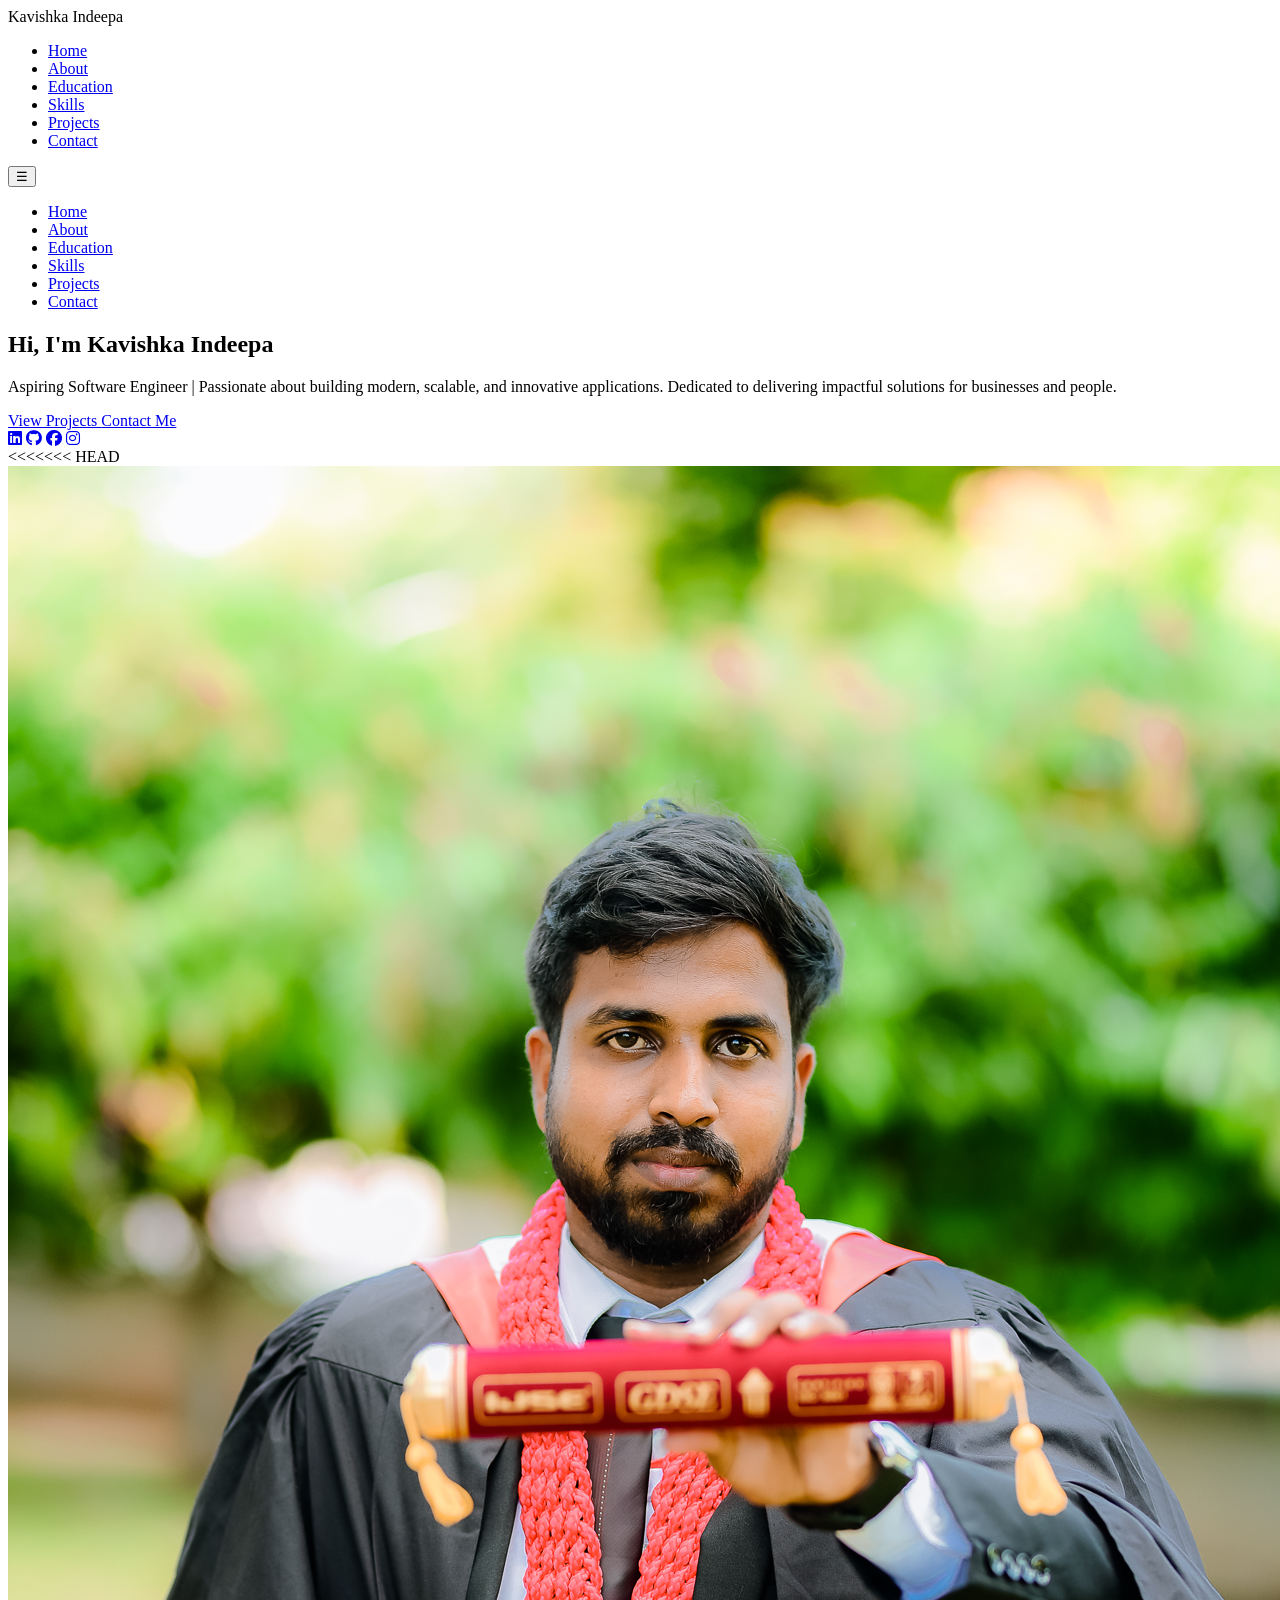
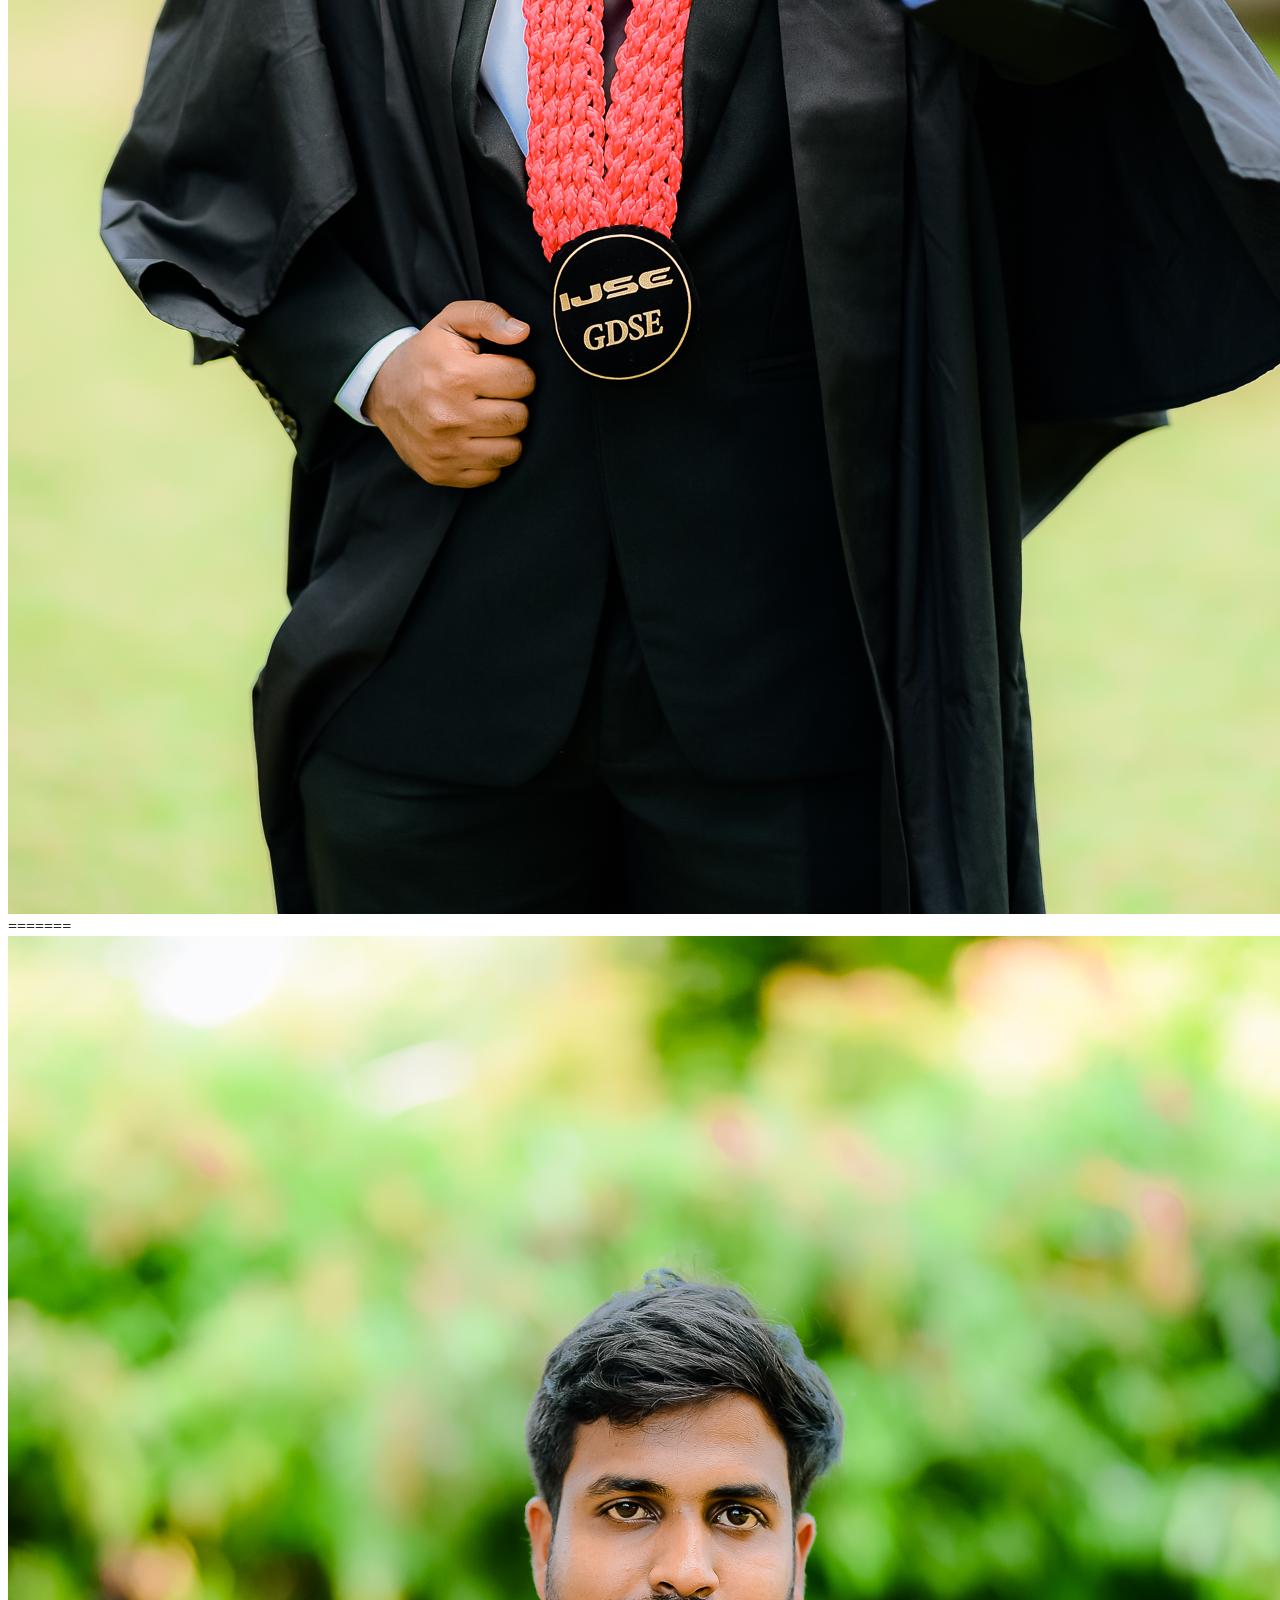
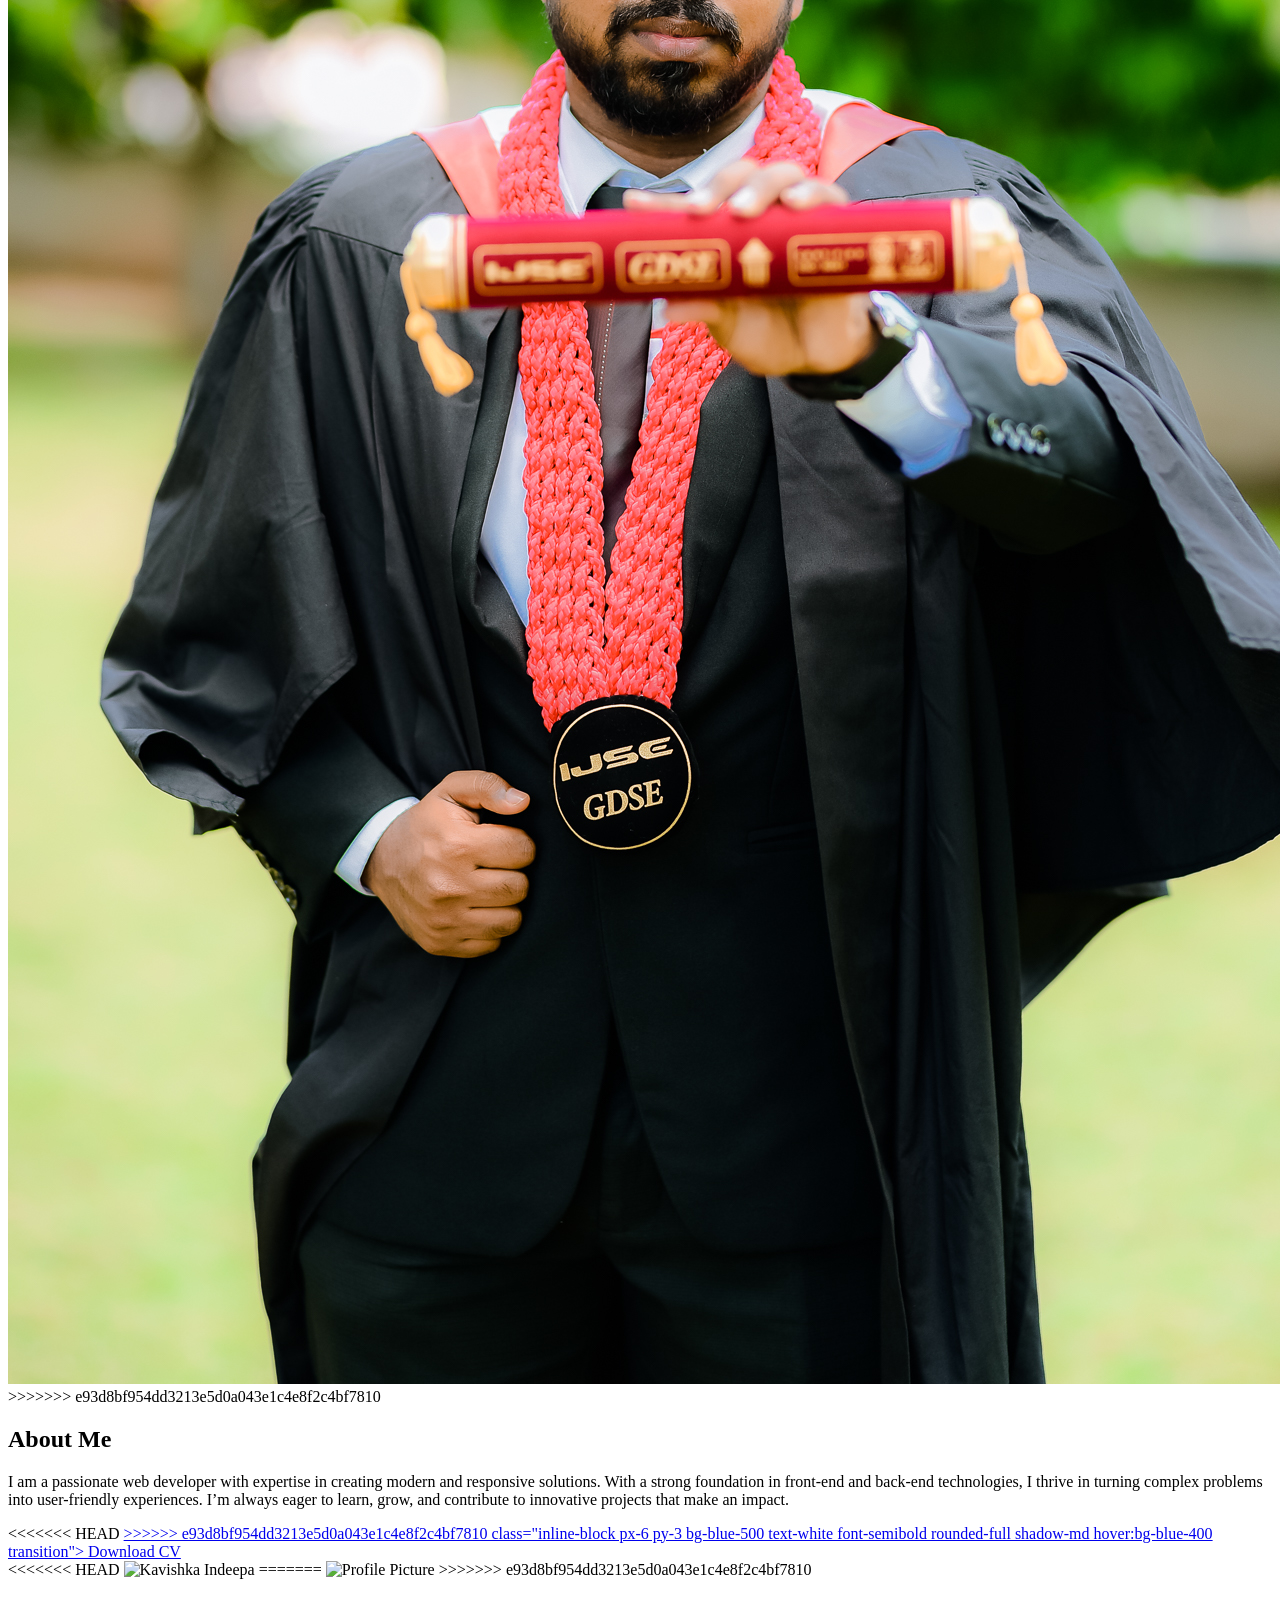
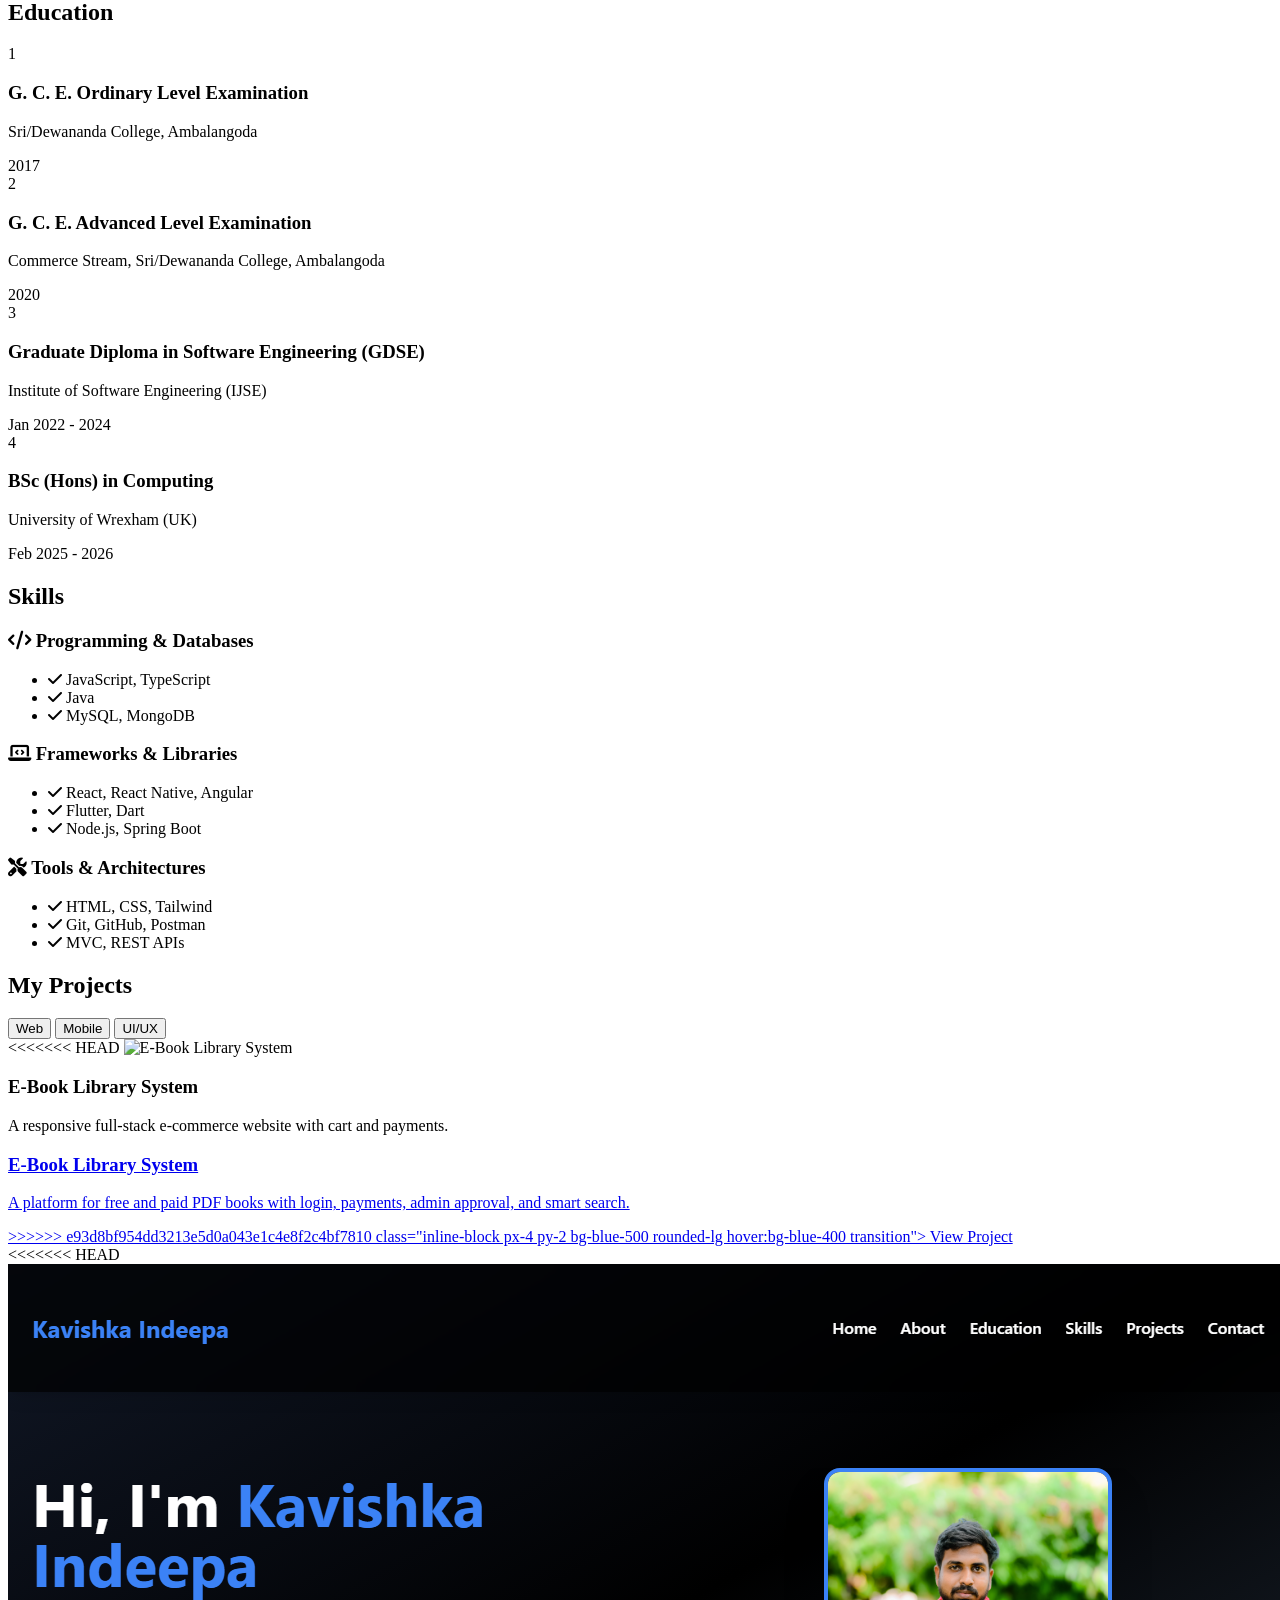
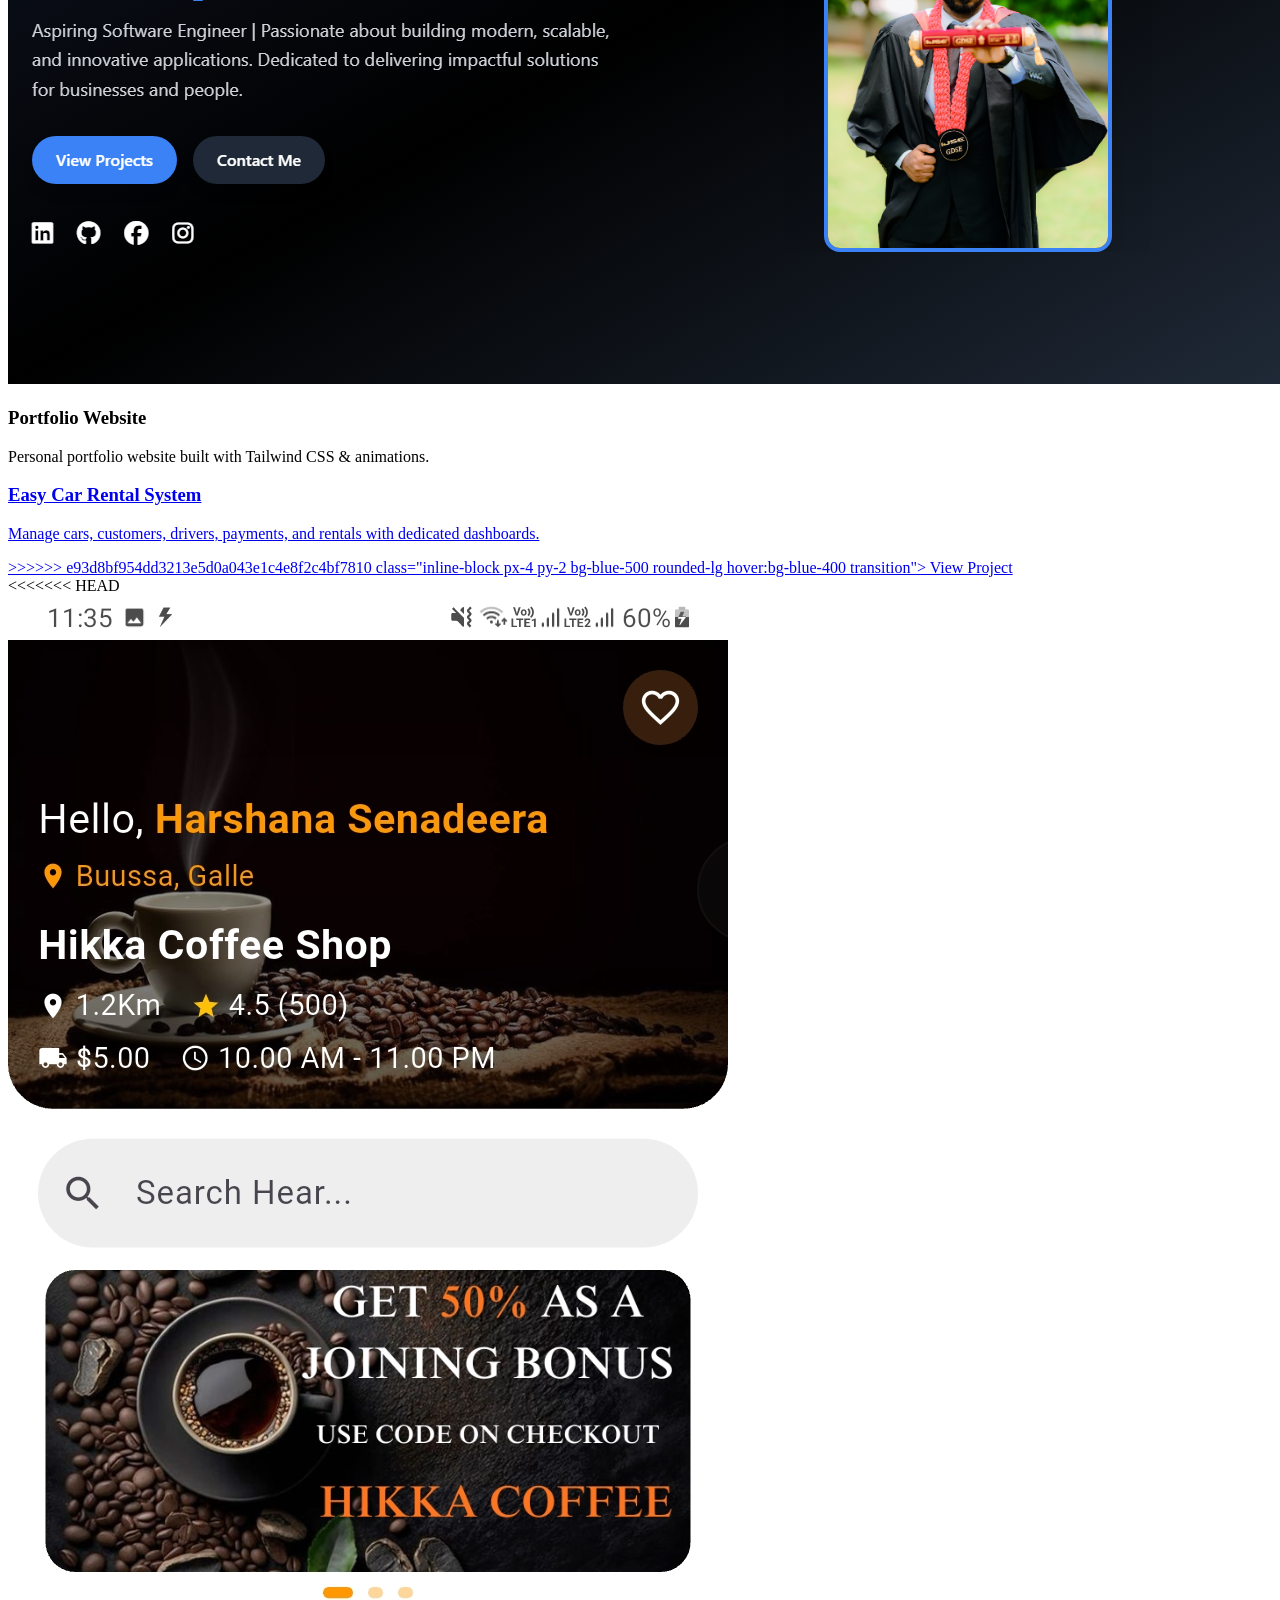
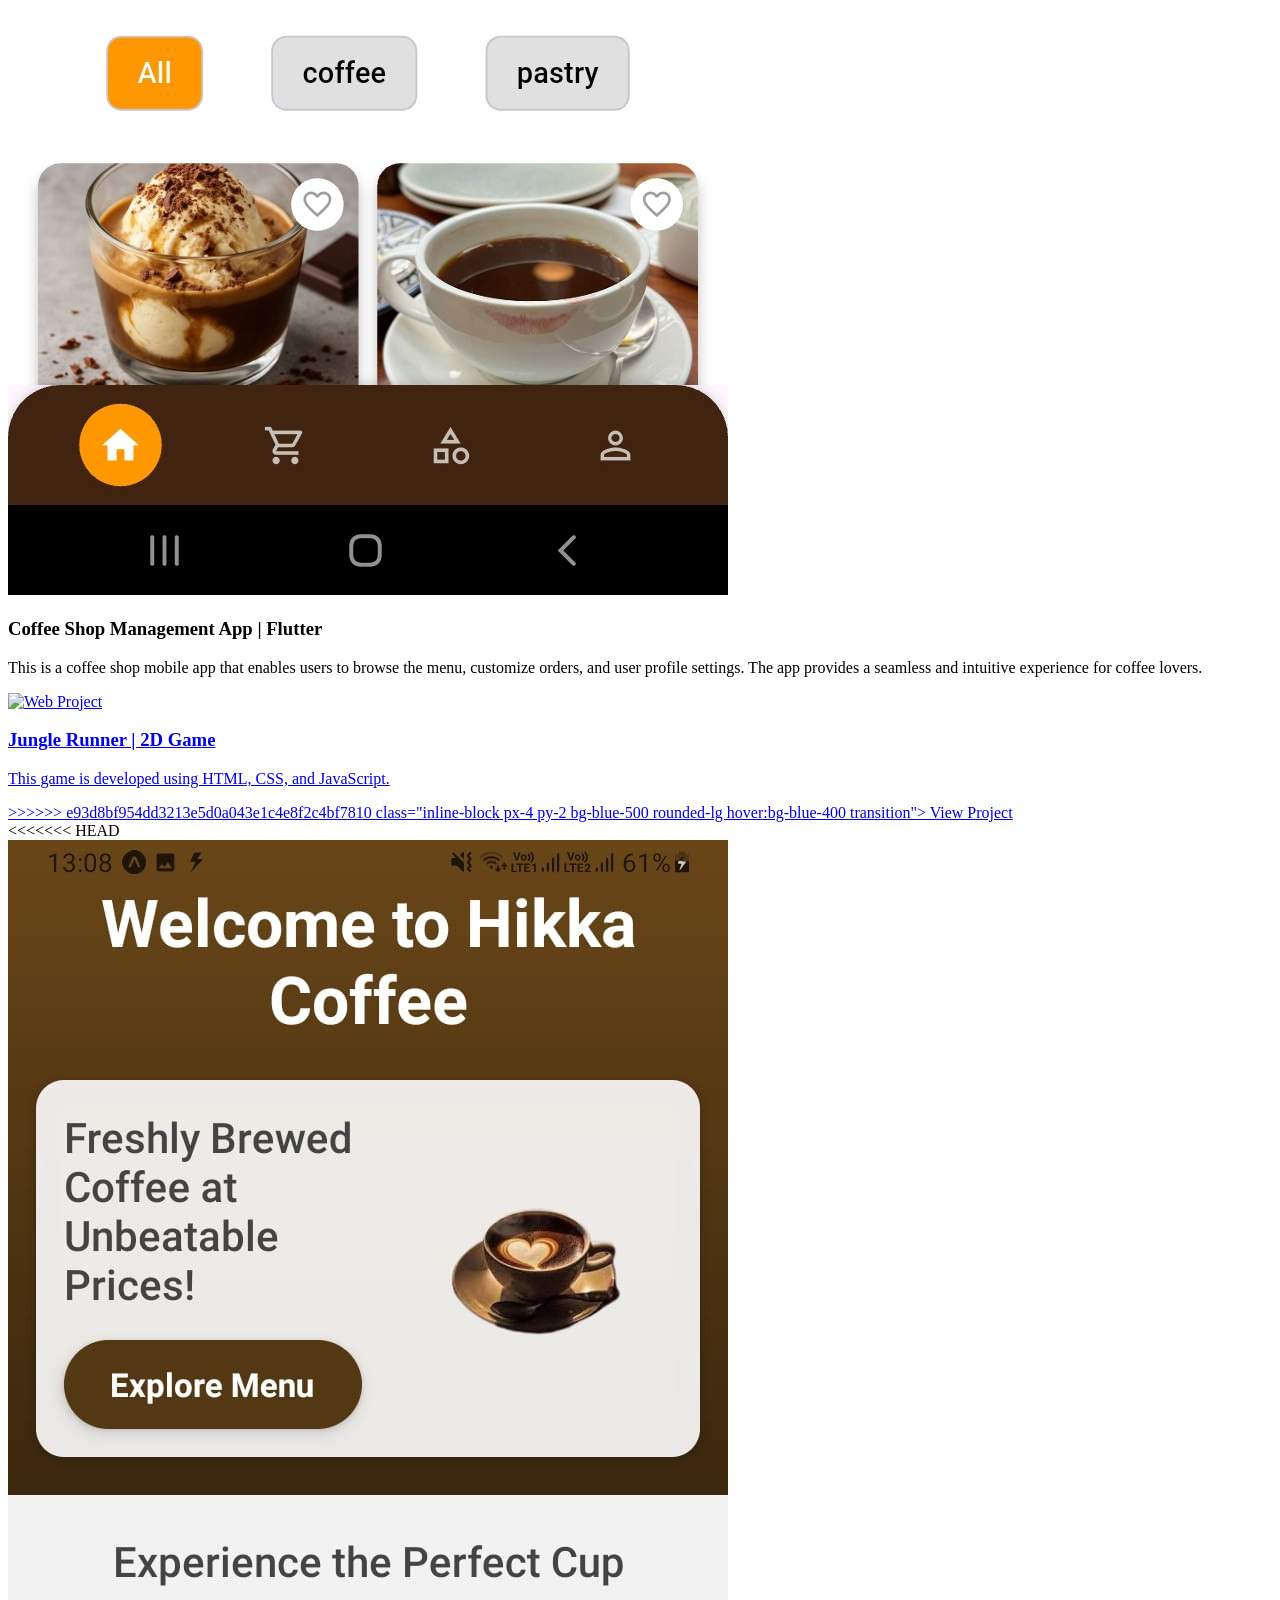
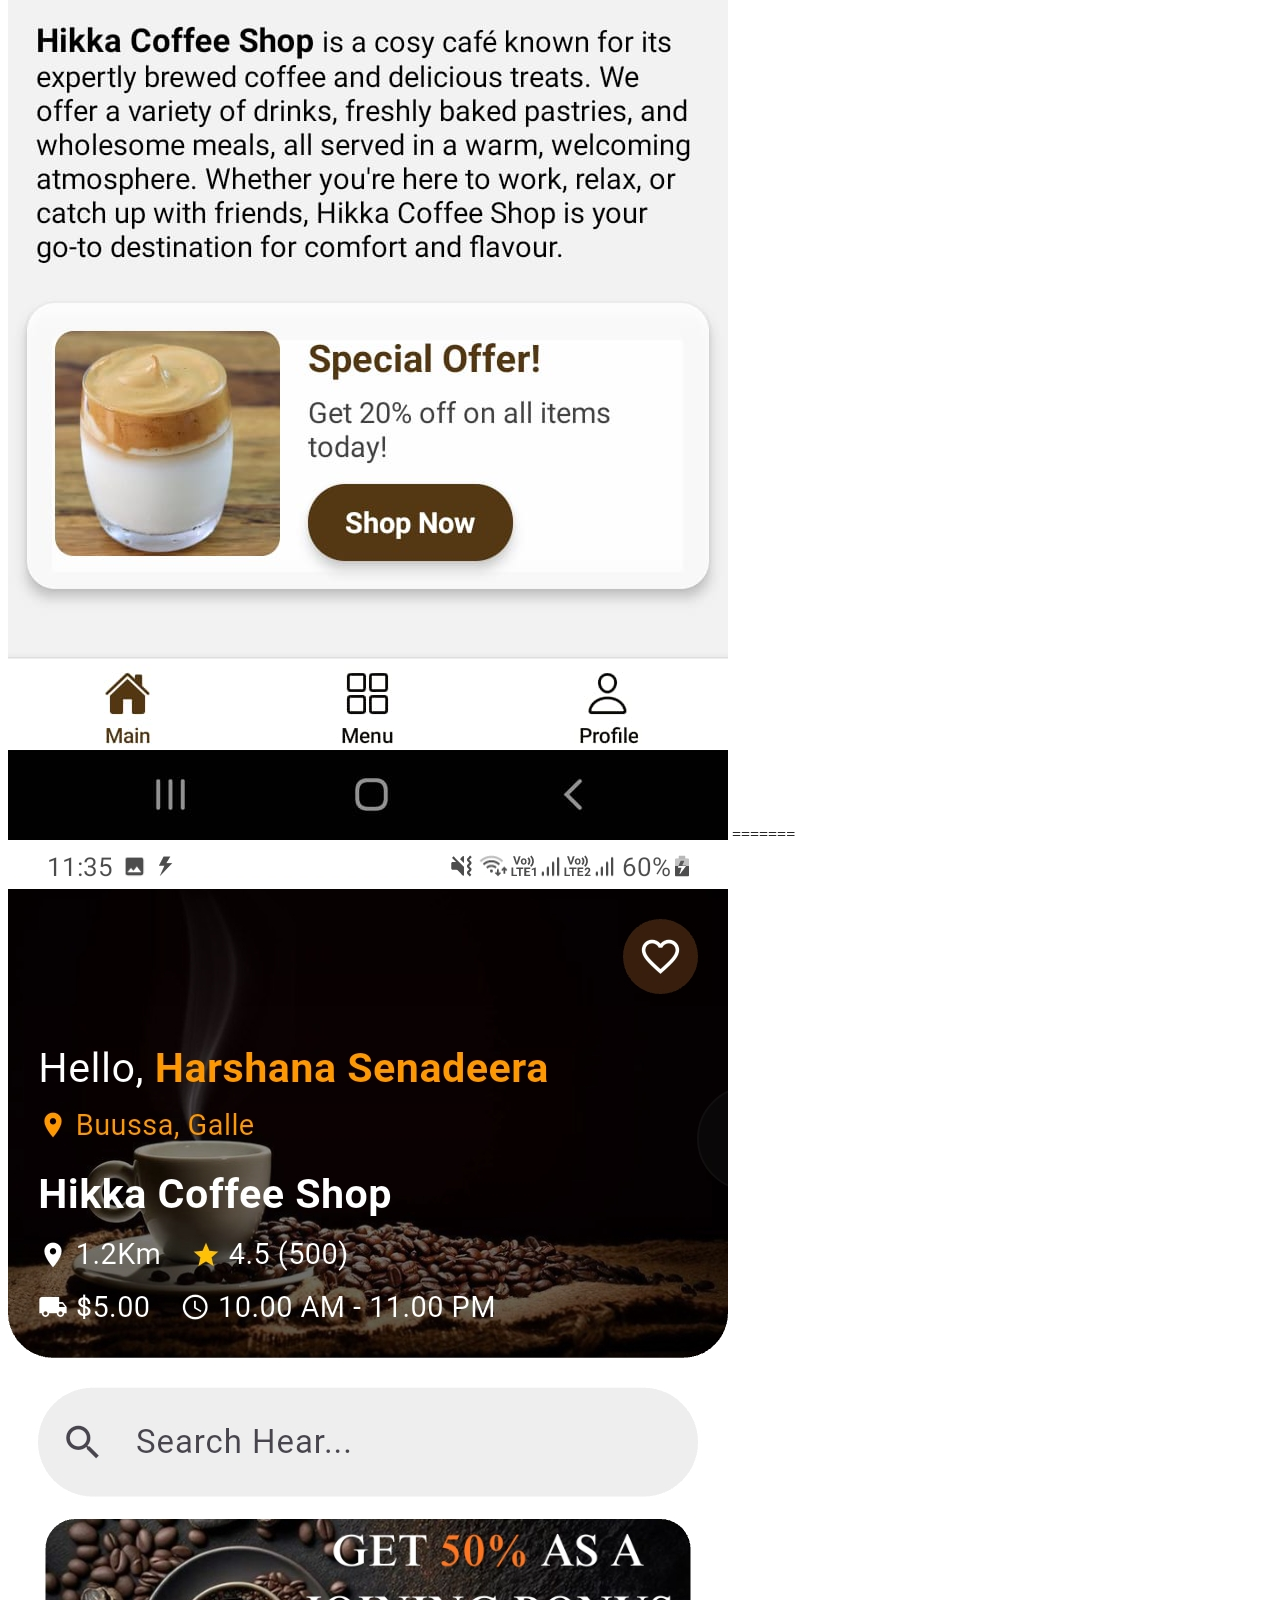
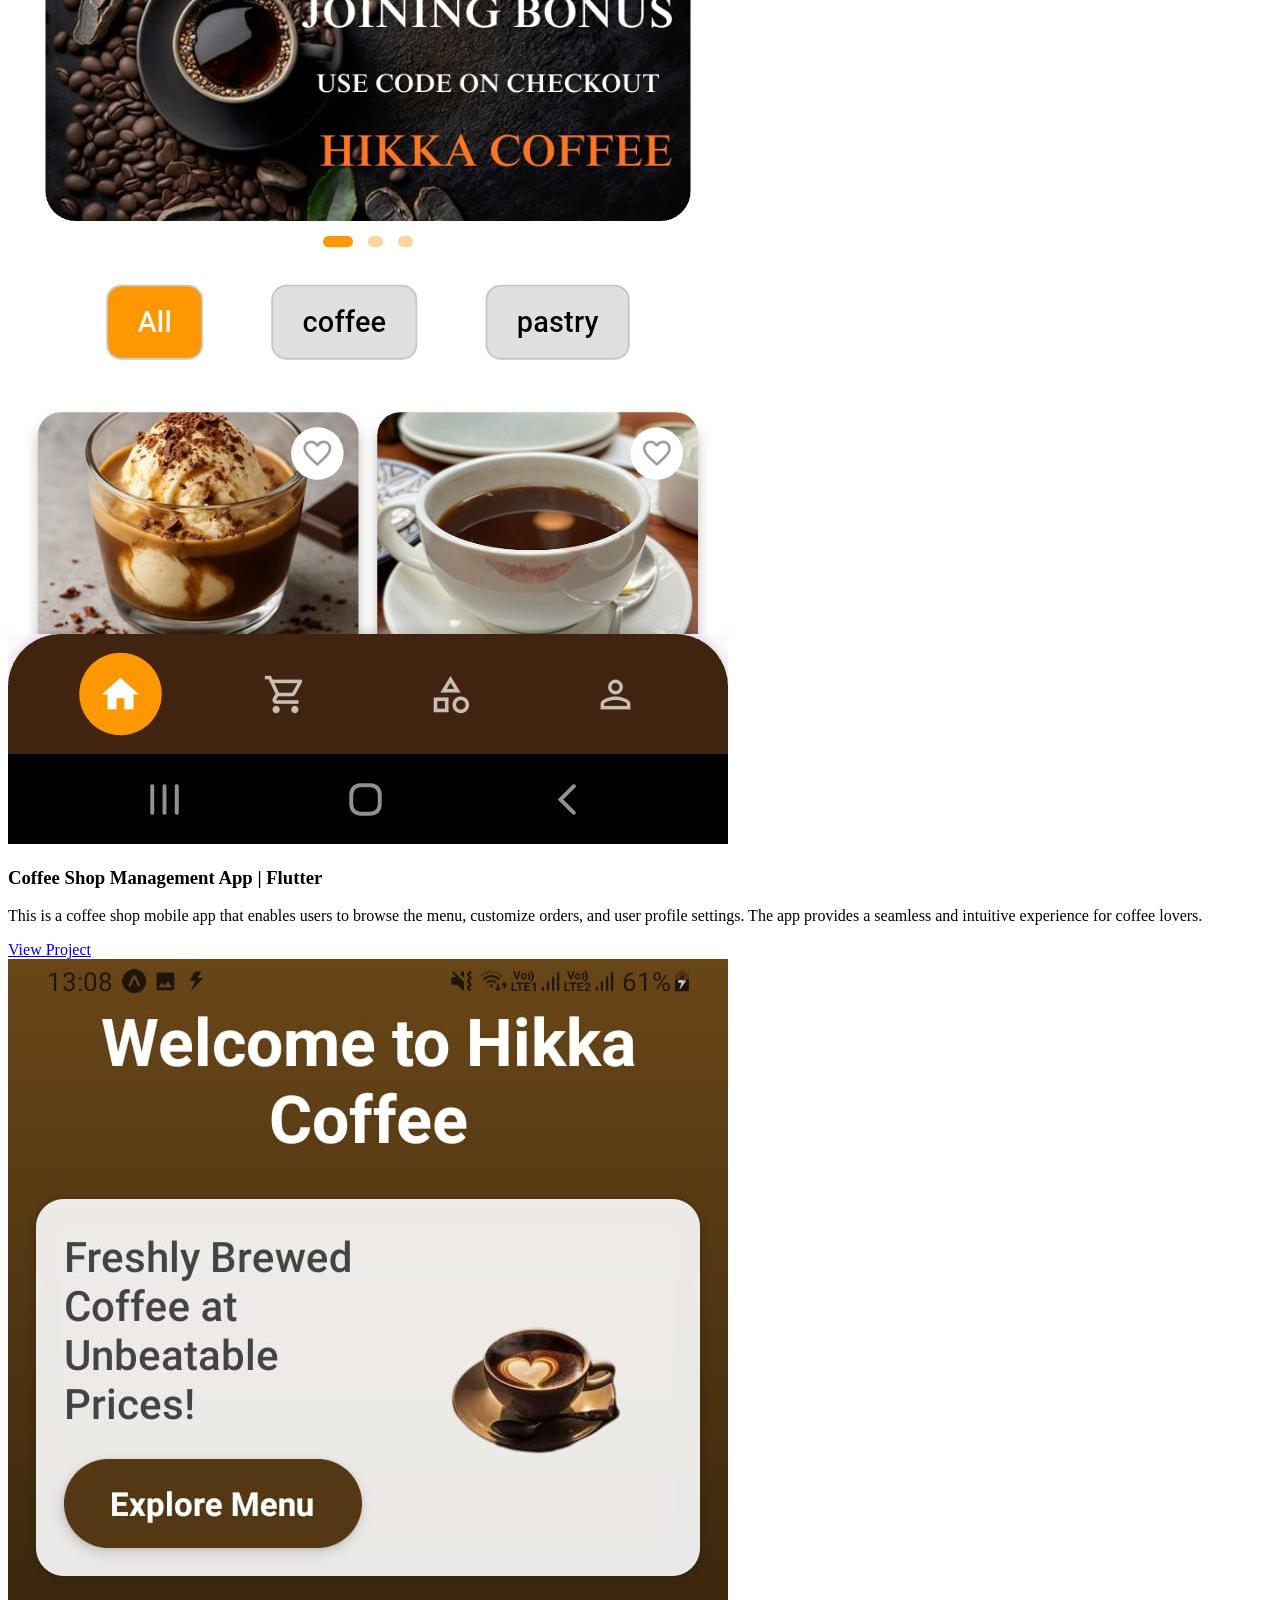
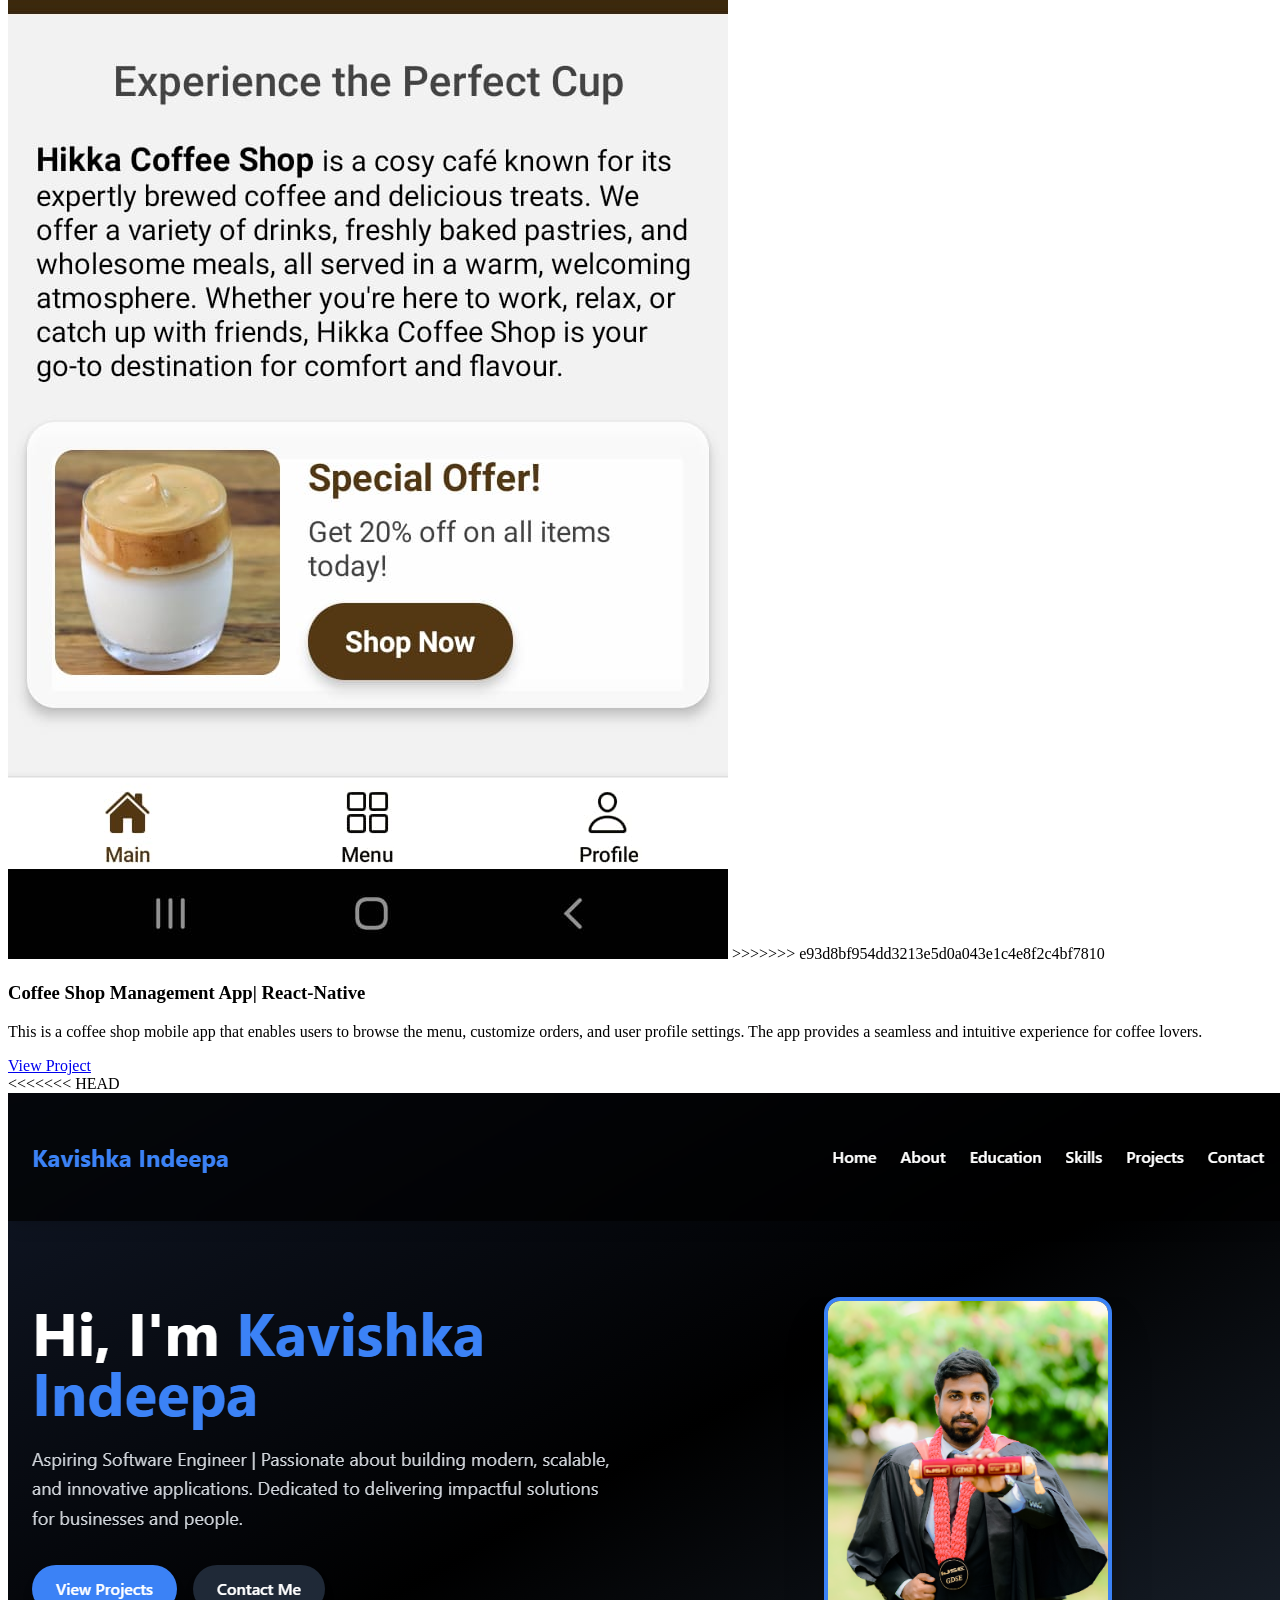
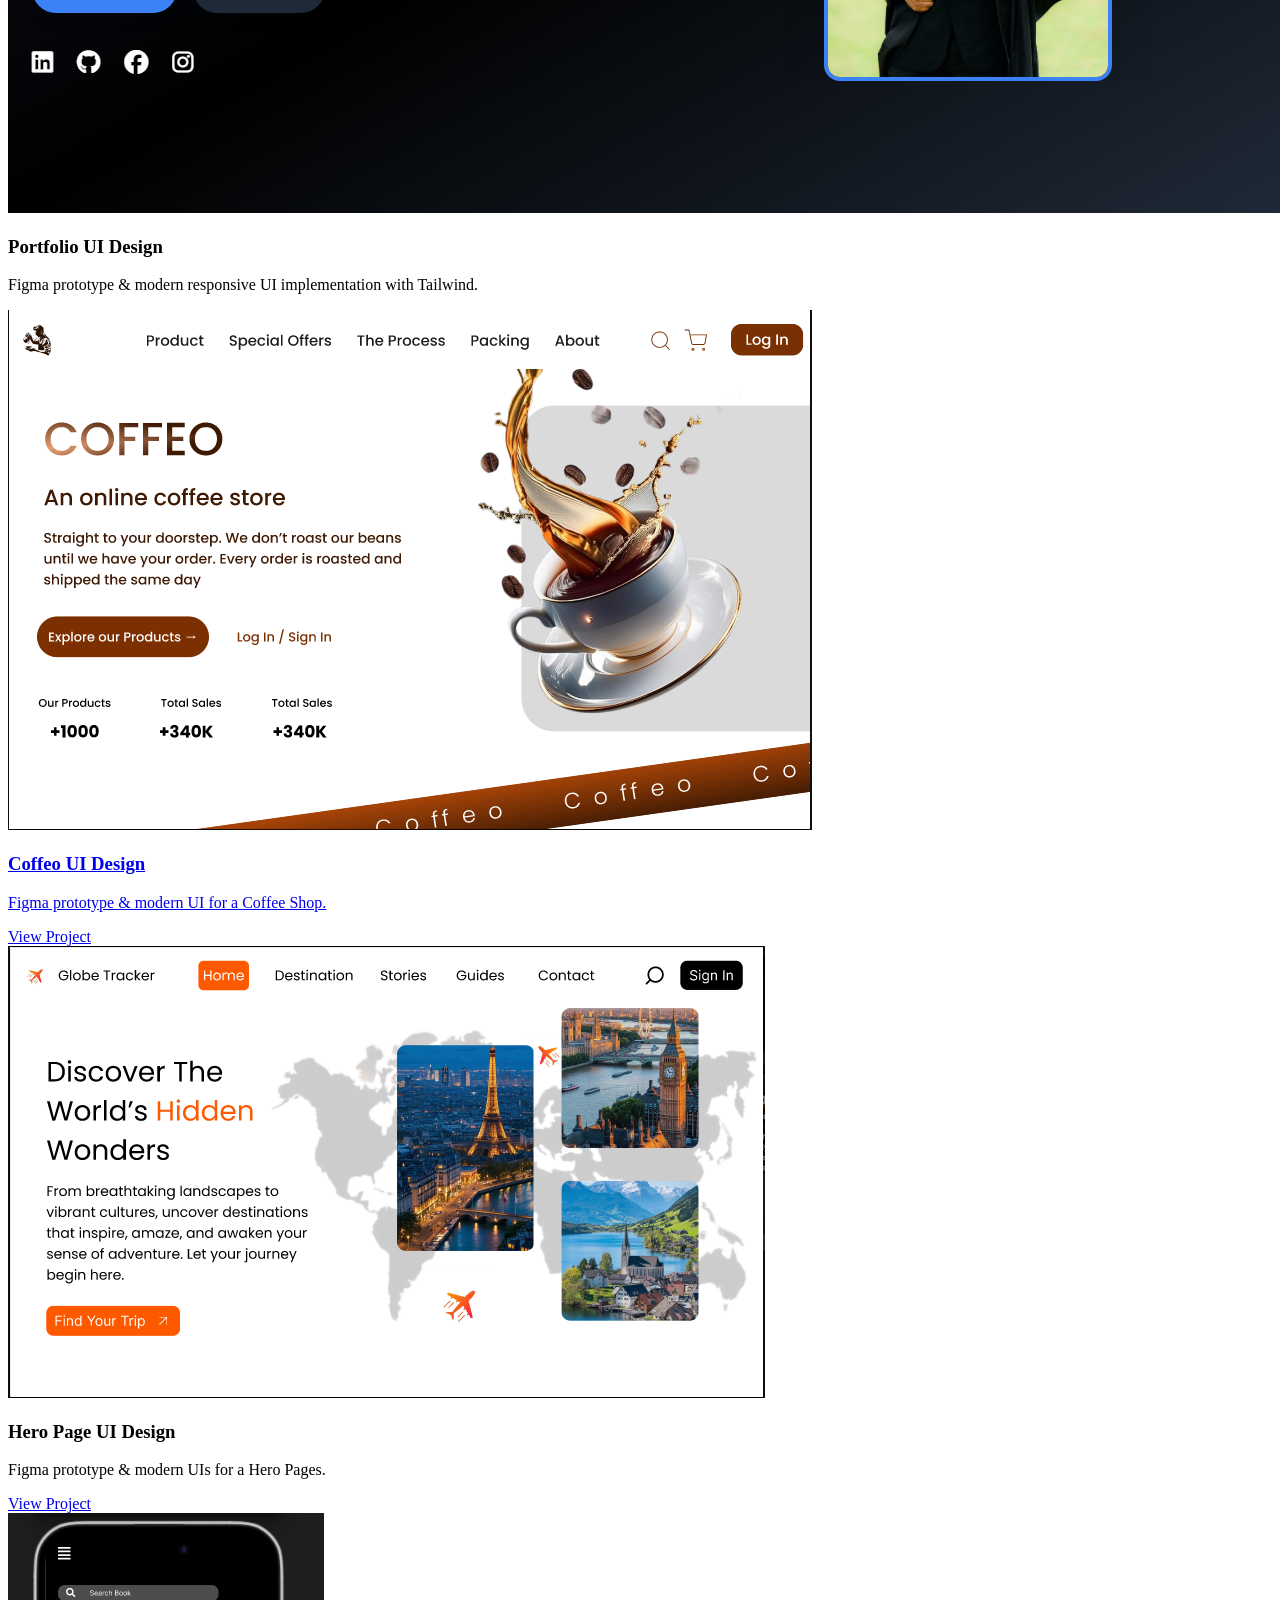
==== commit 63d4c7fc: "Update image urls" ====
--- a/index.html
+++ b/index.html
@@ -109,9 +109,15 @@
 
     <!-- Right Side (Image) -->
     <div class="md:w-1/2 flex justify-center order-1 md:order-2" data-aos="fade-left">
+<<<<<<< HEAD
       <img src="./assets/img/MY/KavishkaIndeepa.JPG"
            alt="Kavishka Indeepa" 
            class="w-72 h-96 object-cover rounded-2xl shadow-2xl border-4 border-solid border-blue-500">
+=======
+      <img src="./assets//img//MY/KavishkaIndeepa.JPG" 
+           alt="Kavishka Indeepa" 
+           class="w-72 h-96 object-cover rounded-2xl shadow-2xl border-4 border-blue-500">
+>>>>>>> e93d8bf954dd3213e5d0a043e1c4e8f2c4bf7810
     </div>
   </div>
 </section>
@@ -131,7 +137,11 @@
       problems into user-friendly experiences. I’m always eager to learn, grow, and contribute to 
       innovative projects that make an impact.
     </p>
+<<<<<<< HEAD
     <a href="./assets//pdf/Kavishka Indeepa- CV .pdf" download 
+=======
+    <a href="./assets/pdf/Kavishka Indeepa- CV .pdf" download 
+>>>>>>> e93d8bf954dd3213e5d0a043e1c4e8f2c4bf7810
        class="inline-block px-6 py-3 bg-blue-500 text-white font-semibold rounded-full shadow-md hover:bg-blue-400 transition">
       Download CV
     </a>
@@ -139,8 +149,13 @@
   
   <!-- Portrait Image (second on mobile) -->
   <div class="md:w-1/3 flex justify-center order-2 md:order-1" data-aos="zoom-in">
+<<<<<<< HEAD
     <img src="./assets/img/MY/About-me.JPG" alt="Kavishka Indeepa"
          class="w-72 h-[28rem] object-cover rounded-2xl border-4 border-solid border-blue-500 shadow-xl">
+=======
+    <img src="./assets//img/MY/About-me.JPG" alt="Profile Picture" 
+         class="w-72 h-[28rem] object-cover rounded-2xl border-4 border-blue-500 shadow-xl">
+>>>>>>> e93d8bf954dd3213e5d0a043e1c4e8f2c4bf7810
   </div>
 </div>
 
@@ -265,11 +280,19 @@
 
         <!-- 1 -->
         <div x-show="tab === 'web'" class="bg-gray-900 rounded-xl shadow-lg overflow-hidden transform hover:scale-105 transition duration-300">
+<<<<<<< HEAD
           <img src="./assets/img/laptop.jpg" alt="E-Book Library System" class="w-full h-48 object-cover">
           <div class="p-5">
             <h3 class="text-xl font-semibold text-blue-300 mb-2">E-Book Library System</h3>
             <p class="text-gray-400 mb-4">A responsive full-stack e-commerce website with cart and payments.</p>
             <a href="https://github.com/yourusername/web1" target="_blank" 
+=======
+          <img src="./assets/img/project/EBookLibrary.png" alt="Web Project" class="w-full h-48 object-cover">
+          <div class="p-5">
+            <h3 class="text-xl font-semibold text-blue-300 mb-2">E-Book Library System</h3>
+            <p class="text-gray-400 mb-4">A platform for free and paid PDF books with login, payments, admin approval, and smart search.</p>
+            <a href="https://github.com/KavishkaIndeepa/E_Book_Library_System" target="_blank" 
+>>>>>>> e93d8bf954dd3213e5d0a043e1c4e8f2c4bf7810
                class="inline-block px-4 py-2 bg-blue-500 rounded-lg hover:bg-blue-400 transition">
               View Project
             </a>
@@ -278,17 +301,26 @@
 
         <!-- 2 -->
         <div x-show="tab === 'web'" class="bg-gray-900 rounded-xl shadow-lg overflow-hidden transform hover:scale-105 transition duration-300">
+<<<<<<< HEAD
           <img src="./assets/img/project/portfolio.png" alt="Portfolio Website" class="w-full h-48 object-cover object-left-top">
           <div class="p-5">
             <h3 class="text-xl font-semibold text-blue-300 mb-2">Portfolio Website</h3>
             <p class="text-gray-400 mb-4">Personal portfolio website built with Tailwind CSS & animations.</p>
             <a href="https://github.com/yourusername/web2" target="_blank" 
-               class="inline-block px-4 py-2 bg-blue-500 rounded-lg hover:bg-blue-400 transition">
-              View Project
-            </a>
-          </div>
-        </div>
-
+=======
+          <img src="./assets/img/project/EasyCarRental.PNG" alt="Web Project" class="w-full h-48 object-cover">
+          <div class="p-5">
+            <h3 class="text-xl font-semibold text-blue-300 mb-2">Easy Car Rental System</h3>
+            <p class="text-gray-400 mb-4">Manage cars, customers, drivers, payments, and rentals with dedicated dashboards.</p>
+            <a href="https://github.com/KavishkaIndeepa/Easy_Car_Rental_System-new" target="_blank" 
+>>>>>>> e93d8bf954dd3213e5d0a043e1c4e8f2c4bf7810
+               class="inline-block px-4 py-2 bg-blue-500 rounded-lg hover:bg-blue-400 transition">
+              View Project
+            </a>
+          </div>
+        </div>
+
+<<<<<<< HEAD
         <!-- ====== Mobile Projects ====== -->
           <div x-show="tab === 'mobile'" class="bg-gray-900 rounded-xl shadow-lg overflow-hidden transform hover:scale-105 transition duration-300">
           <img src="./assets/img/project/HikkaCoffee.jpg" alt="Coffee Shop Management App built with Flutter" class="w-full h-48 object-cover object-[50%_3%]">
@@ -296,15 +328,43 @@
             <h3 class="text-xl font-semibold text-blue-300 mb-2">Coffee Shop Management App | Flutter</h3>
             <p class="text-gray-400 mb-4">This is a coffee shop mobile app that enables users to browse the menu, customize orders, and user profile settings. The app provides a seamless and intuitive experience for coffee lovers.</p>
             <a href="https://github.com/KavishkaIndeepa/Hikka_Coffee_Flutter_App" target="_blank" 
-               class="inline-block px-4 py-2 bg-blue-500 rounded-lg hover:bg-blue-400 transition">
-              View Project
-            </a>
-          </div>
-        </div>
-
+=======
+      <!-- 3 -->
+        <div x-show="tab === 'web'" class="bg-gray-900 rounded-xl shadow-lg overflow-hidden transform hover:scale-105 transition duration-300">
+          <img src="./assets/img/project/2DGame.PNG" alt="Web Project" class="w-full h-48 object-cover">
+          <div class="p-5">
+            <h3 class="text-xl font-semibold text-blue-300 mb-2">Jungle Runner | 2D Game</h3>
+            <p class="text-gray-400 mb-4">This game is developed using HTML, CSS, and JavaScript.</p>
+            <a href="https://github.com/KavishkaIndeepa/2D_GameNew" target="_blank" 
+>>>>>>> e93d8bf954dd3213e5d0a043e1c4e8f2c4bf7810
+               class="inline-block px-4 py-2 bg-blue-500 rounded-lg hover:bg-blue-400 transition">
+              View Project
+            </a>
+          </div>
+        </div>
+
+<<<<<<< HEAD
         <!-- 2 -->
         <div x-show="tab === 'mobile'" class="bg-gray-900 rounded-xl shadow-lg overflow-hidden transform hover:scale-105 transition duration-300">
           <img src="./assets/img/project/Coffee Shop.jpg" alt="Coffee Shop Management App built with React Native" class="w-full h-48 object-cover object-[50%_3%]">
+=======
+        <!-- ====== Mobile Projects ====== -->
+          <div x-show="tab === 'mobile'" class="bg-gray-900 rounded-xl shadow-lg overflow-hidden transform hover:scale-105 transition duration-300">
+          <img src="./assets/img/project/HikkaCoffee.jpg" alt="Mobile Project" class="w-full h-48 object-cover">
+          <div class="p-5">
+            <h3 class="text-xl font-semibold text-blue-300 mb-2">Coffee Shop Management App | Flutter</h3>
+            <p class="text-gray-400 mb-4">This is a coffee shop mobile app that enables users to browse the menu, customize orders, and user profile settings. The app provides a seamless and intuitive experience for coffee lovers.</p>
+            <a href="https://github.com/KavishkaIndeepa/Hikka_Coffee_Flutter_App" target="_blank" 
+               class="inline-block px-4 py-2 bg-blue-500 rounded-lg hover:bg-blue-400 transition">
+              View Project
+            </a>
+          </div>
+        </div>
+
+        <!-- 2 -->
+        <div x-show="tab === 'mobile'" class="bg-gray-900 rounded-xl shadow-lg overflow-hidden transform hover:scale-105 transition duration-300">
+          <img src="./assets/img/project/Coffee Shop.jpg" alt="Mobile Project" class="w-full h-48 object-cover">
+>>>>>>> e93d8bf954dd3213e5d0a043e1c4e8f2c4bf7810
           <div class="p-5">
             <h3 class="text-xl font-semibold text-blue-300 mb-2">Coffee Shop Management App| React-Native</h3>
             <p class="text-gray-400 mb-4">This is a coffee shop mobile app that enables users to browse the menu, customize orders, and user profile settings. The app provides a seamless and intuitive experience for coffee lovers.</p>
@@ -316,12 +376,61 @@
         </div>
 
         <!-- ====== UI/UX Projects ====== -->
+<<<<<<< HEAD
         <div x-show="tab === 'uiux'" class="bg-gray-900 rounded-xl shadow-lg overflow-hidden transform hover:scale-105 transition duration-300">
           <img src="./assets/img/project/portfolio.png" alt="Portfolio UI Design" class="w-full h-48 object-cover object-left-top">
           <div class="p-5">
             <h3 class="text-xl font-semibold text-blue-300 mb-2">Portfolio UI Design</h3>
             <p class="text-gray-400 mb-4">Figma prototype & modern responsive UI implementation with Tailwind.</p>
             <a href="https://github.com/yourusername/uiux1" target="_blank" 
+=======
+         <!-- 1 -->
+        <div x-show="tab === 'uiux'" class="bg-gray-900 rounded-xl shadow-lg overflow-hidden transform hover:scale-105 transition duration-300">
+          <img src="./assets/img/project/Coffeo.PNG" alt="UI/UX Project" class="w-full h-48 object-cover">
+          <div class="p-5">
+            <h3 class="text-xl font-semibold text-blue-300 mb-2">Coffeo UI Design</h3>
+            <p class="text-gray-400 mb-4">Figma prototype & modern UI for a Coffee Shop.</p>
+            <a href="https://www.figma.com/design/cEneVk6gavWclw7jHOBb9k/Coffeo?node-id=0-1&t=jdZl9vnMex1DEIGD-1" target="_blank" 
+               class="inline-block px-4 py-2 bg-blue-500 rounded-lg hover:bg-blue-400 transition">
+              View Project
+            </a>
+          </div>
+        </div>
+
+        <!-- 2 -->
+        <div x-show="tab === 'uiux'" class="bg-gray-900 rounded-xl shadow-lg overflow-hidden transform hover:scale-105 transition duration-300">
+          <img src="./assets/img/project/Hero.PNG" alt="UI/UX Project" class="w-full h-48 object-cover">
+          <div class="p-5">
+            <h3 class="text-xl font-semibold text-blue-300 mb-2">Hero Page UI Design</h3>
+            <p class="text-gray-400 mb-4">Figma prototype & modern UIs for a Hero Pages.</p>
+            <a href="https://www.figma.com/design/al5ug4bV7kQEGtOD3dEOcg/Hero-Pages?node-id=0-1&t=jdZl9vnMex1DEIGD-1" target="_blank" 
+               class="inline-block px-4 py-2 bg-blue-500 rounded-lg hover:bg-blue-400 transition">
+              View Project
+            </a>
+          </div>
+        </div>
+
+        <!-- 3 -->
+        <div x-show="tab === 'uiux'" class="bg-gray-900 rounded-xl shadow-lg overflow-hidden transform hover:scale-105 transition duration-300">
+          <img src="./assets/img/project/SithAhura.PNG" alt="UI/UX Project" class="w-full h-48 object-cover">
+          <div class="p-5">
+            <h3 class="text-xl font-semibold text-blue-300 mb-2">Book Reading App</h3>
+            <p class="text-gray-400 mb-4">Figma prototype & modern UIs for a Book Reading App.</p>
+            <a href="https://www.figma.com/design/oup4M2N0uy3gC3WxJrp9OA/Sith-Ahura-Mobile-App?t=jdZl9vnMex1DEIGD-1" target="_blank" 
+               class="inline-block px-4 py-2 bg-blue-500 rounded-lg hover:bg-blue-400 transition">
+              View Project
+            </a>
+          </div>
+        </div>
+
+        <!-- 4 -->
+        <div x-show="tab === 'uiux'" class="bg-gray-900 rounded-xl shadow-lg overflow-hidden transform hover:scale-105 transition duration-300">
+          <img src="./assets/img/project/CoffeeShop.PNG" alt="UI/UX Project" class="w-full h-48 object-cover">
+          <div class="p-5">
+            <h3 class="text-xl font-semibold text-blue-300 mb-2">Coffee Shop | Mobile App</h3>
+            <p class="text-gray-400 mb-4">Figma prototype & modern UIs for a Coffee Shop.</p>
+            <a href="https://www.figma.com/design/fjWAPBvRQ9zgMMGbVW7qOb/Coffee-Shop?node-id=0-1&t=jVSYoqdA7bKvbpy8-1" target="_blank" 
+>>>>>>> e93d8bf954dd3213e5d0a043e1c4e8f2c4bf7810
                class="inline-block px-4 py-2 bg-blue-500 rounded-lg hover:bg-blue-400 transition">
               View Project
             </a>
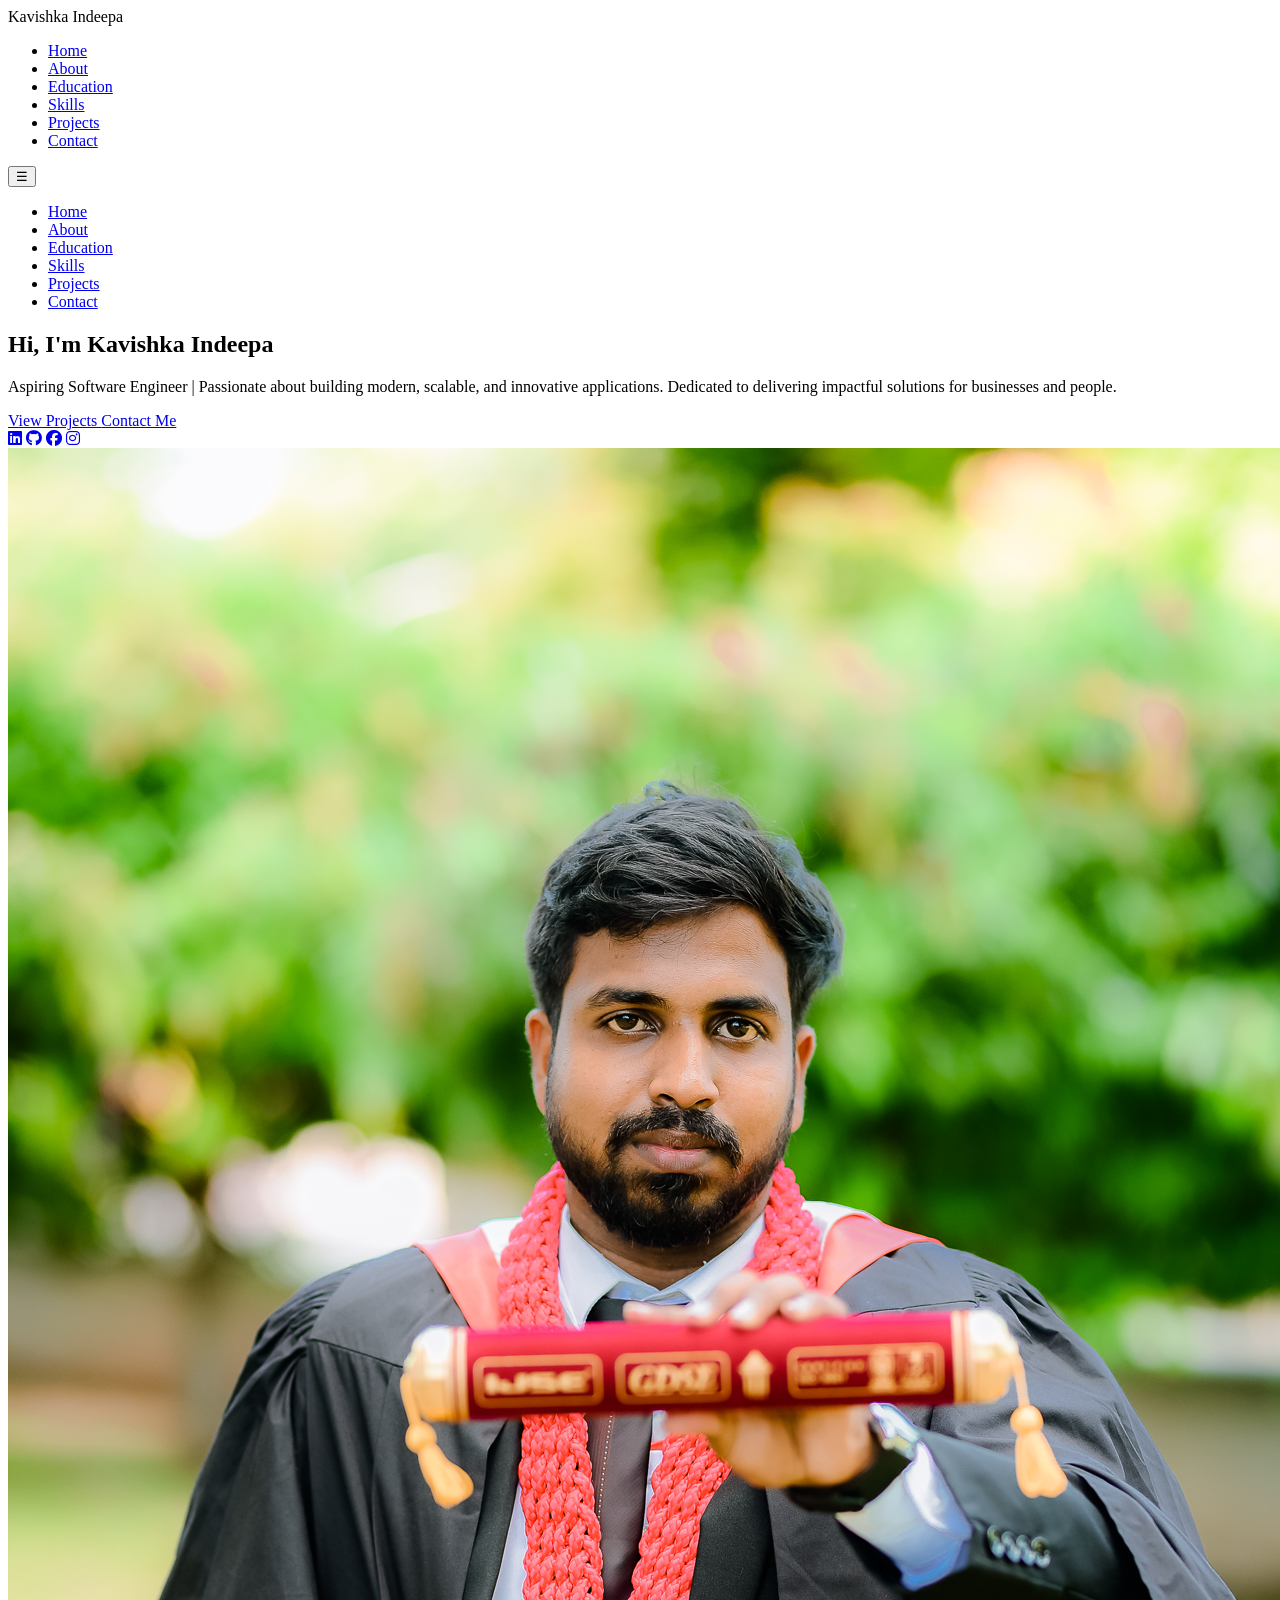
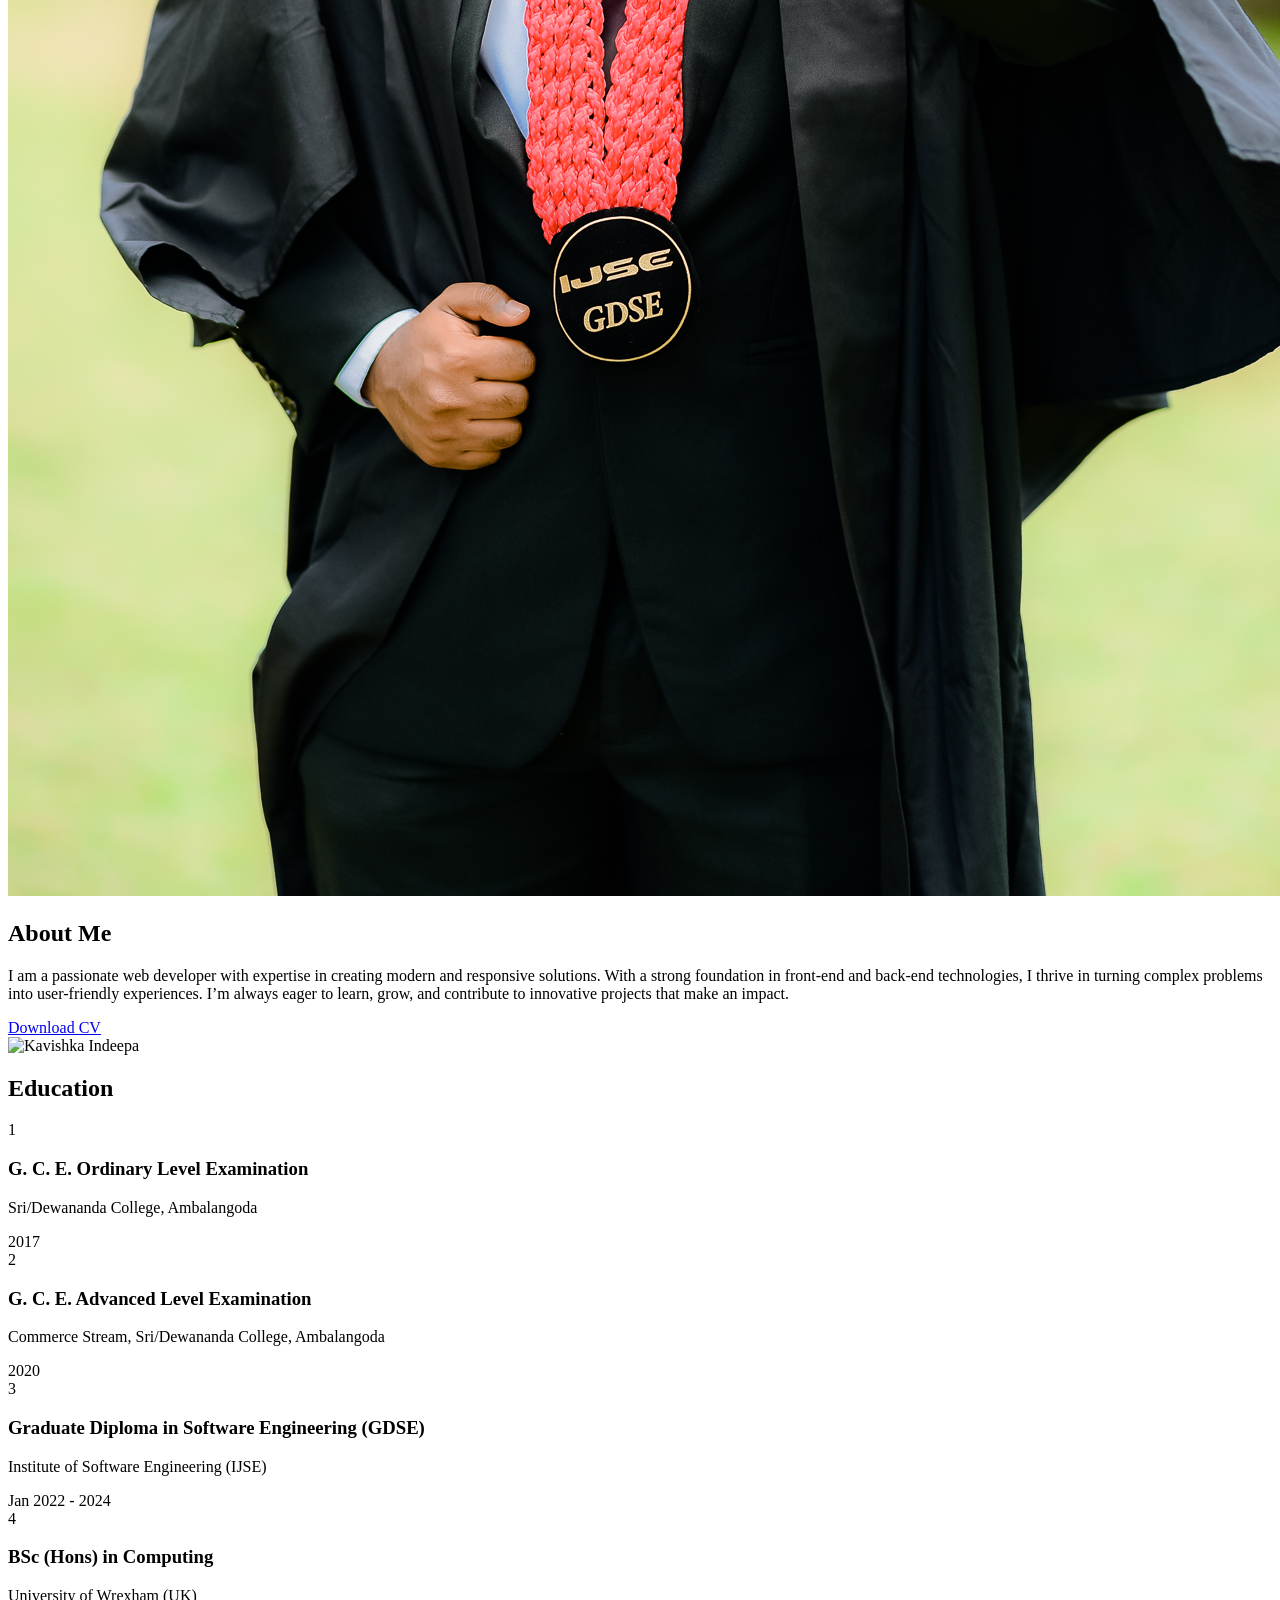
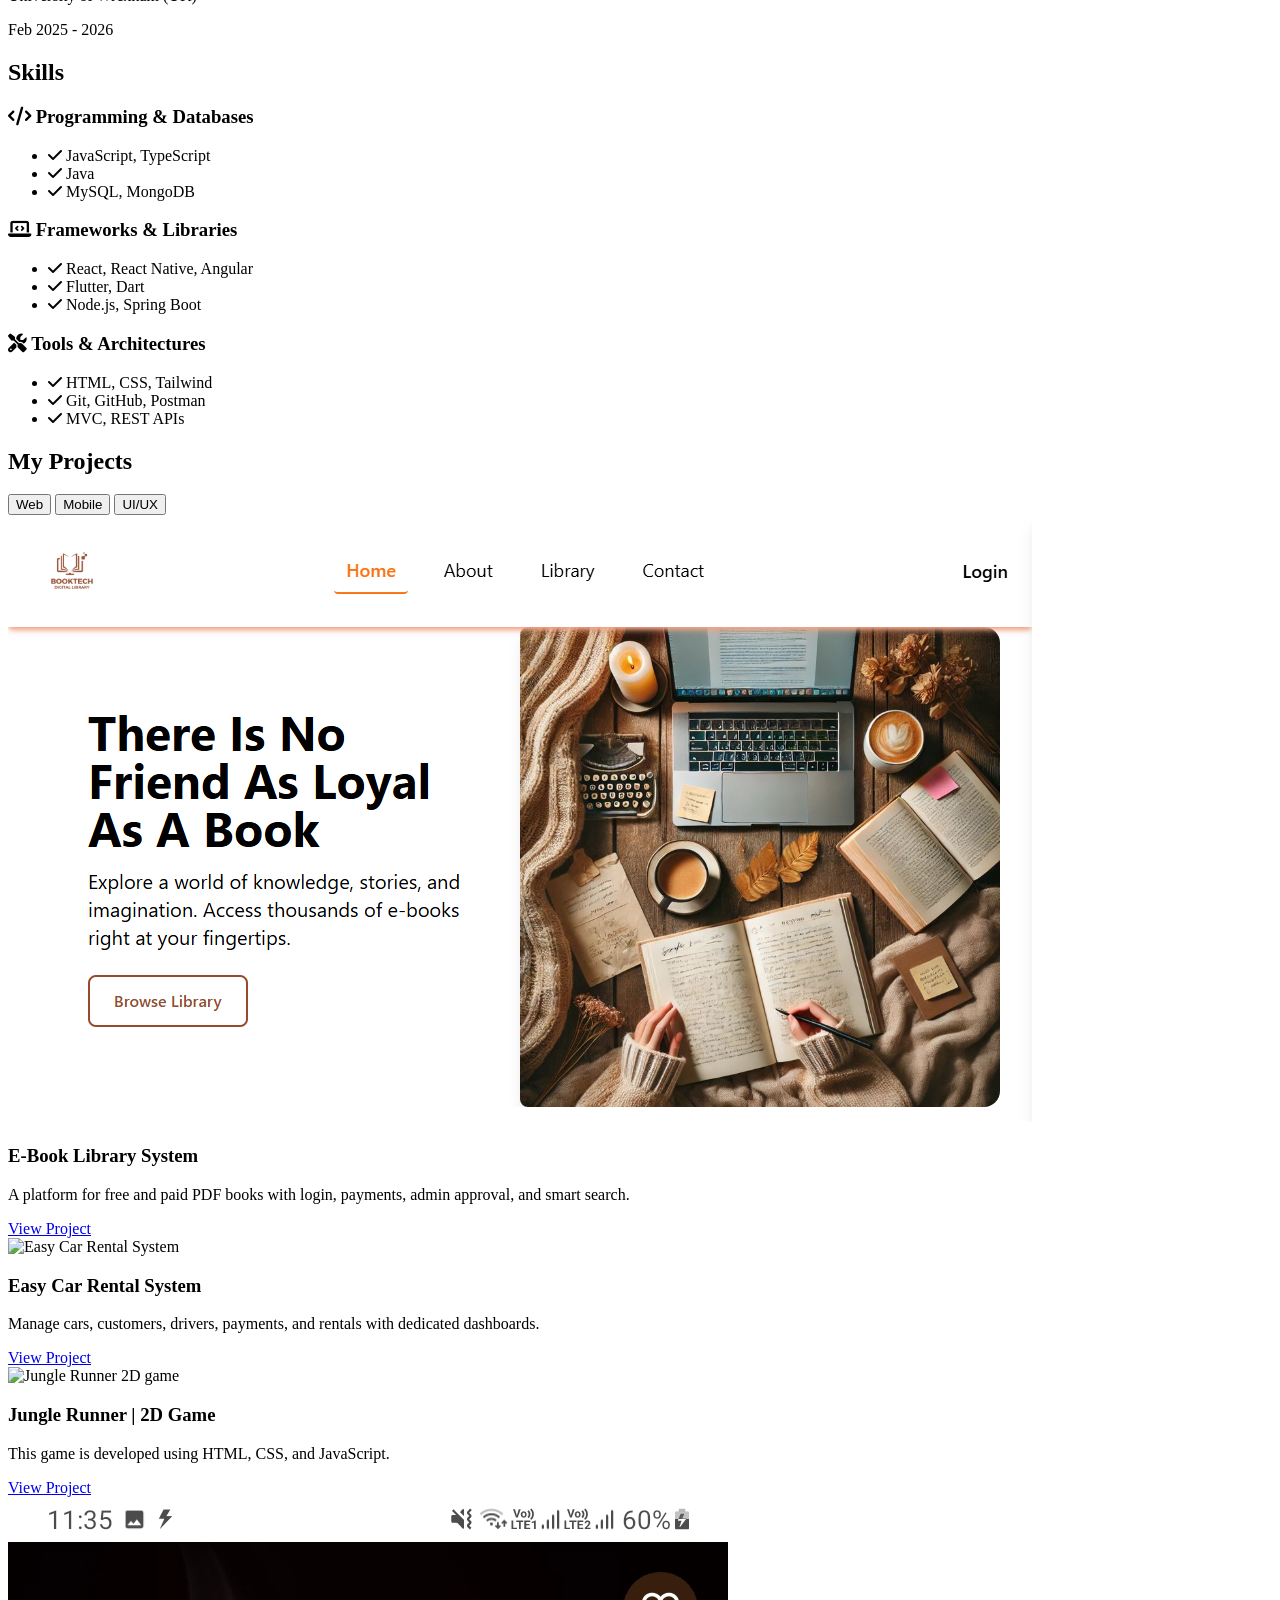
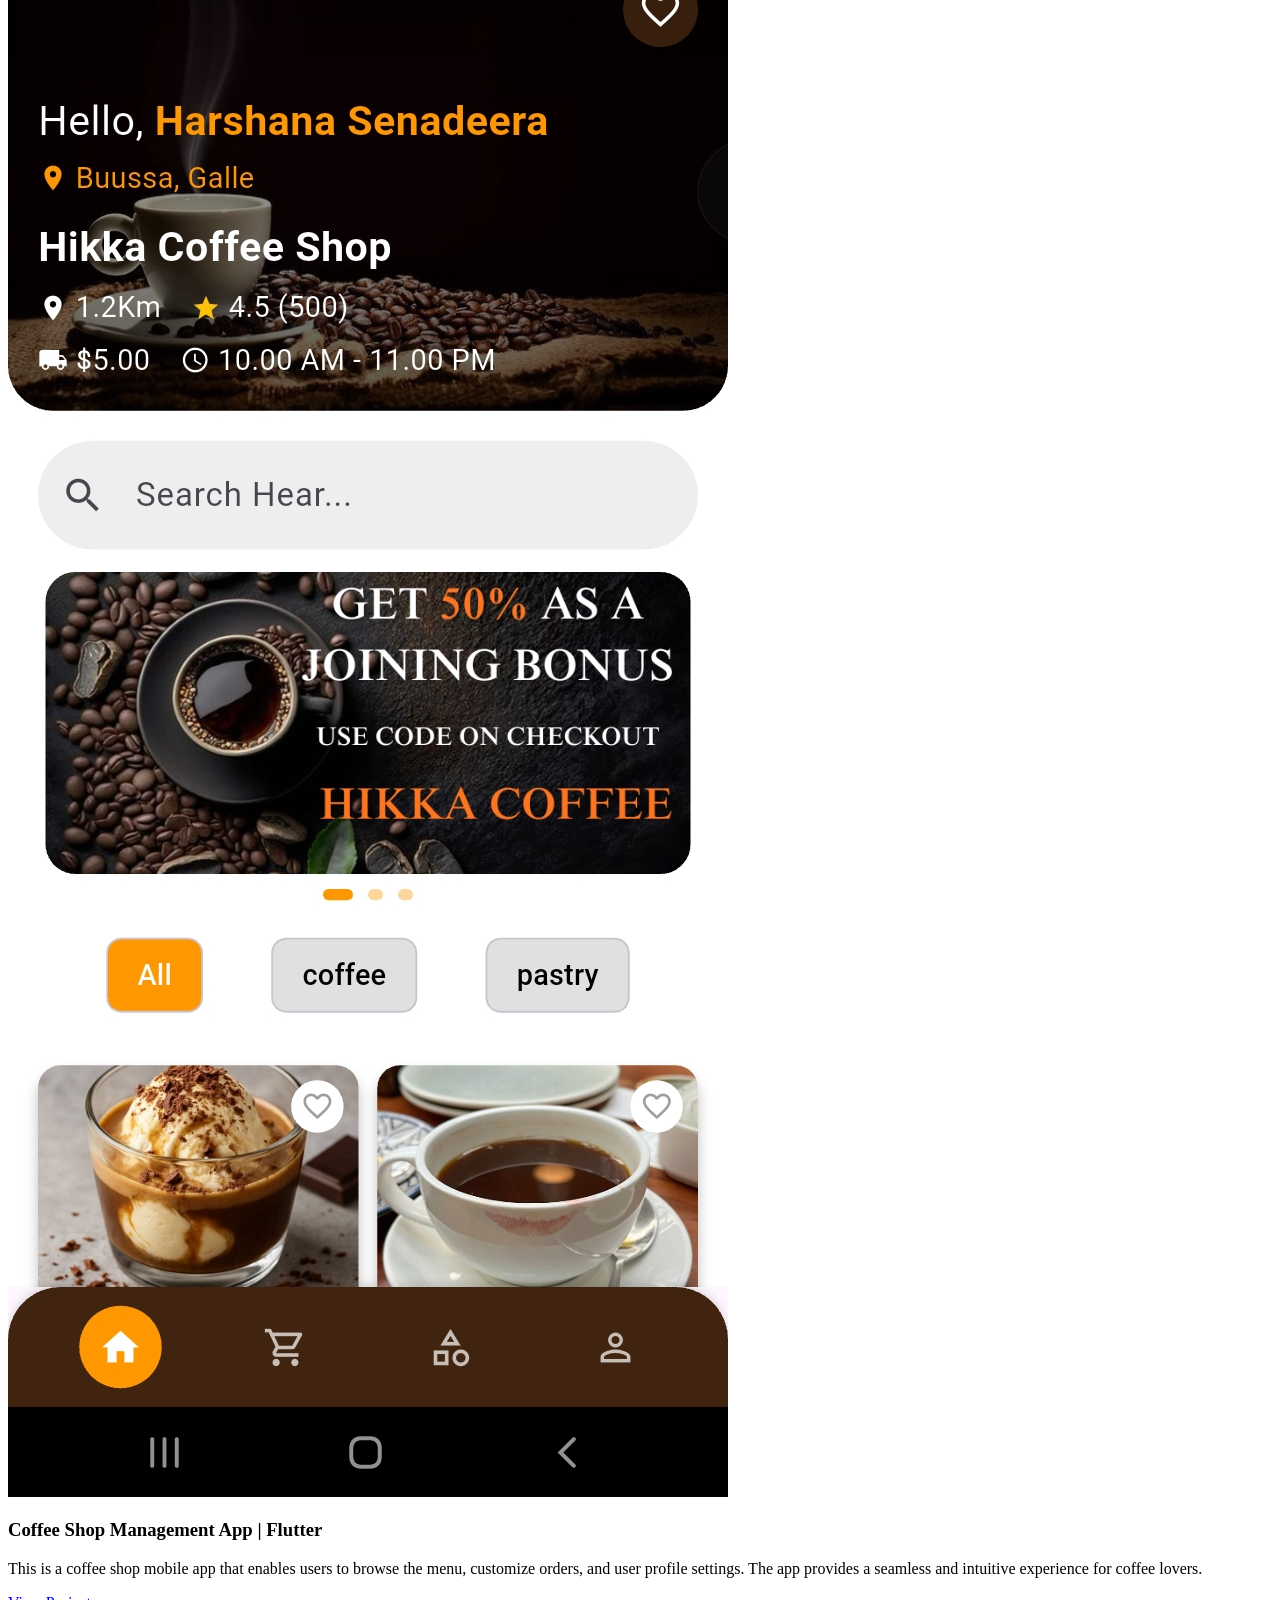
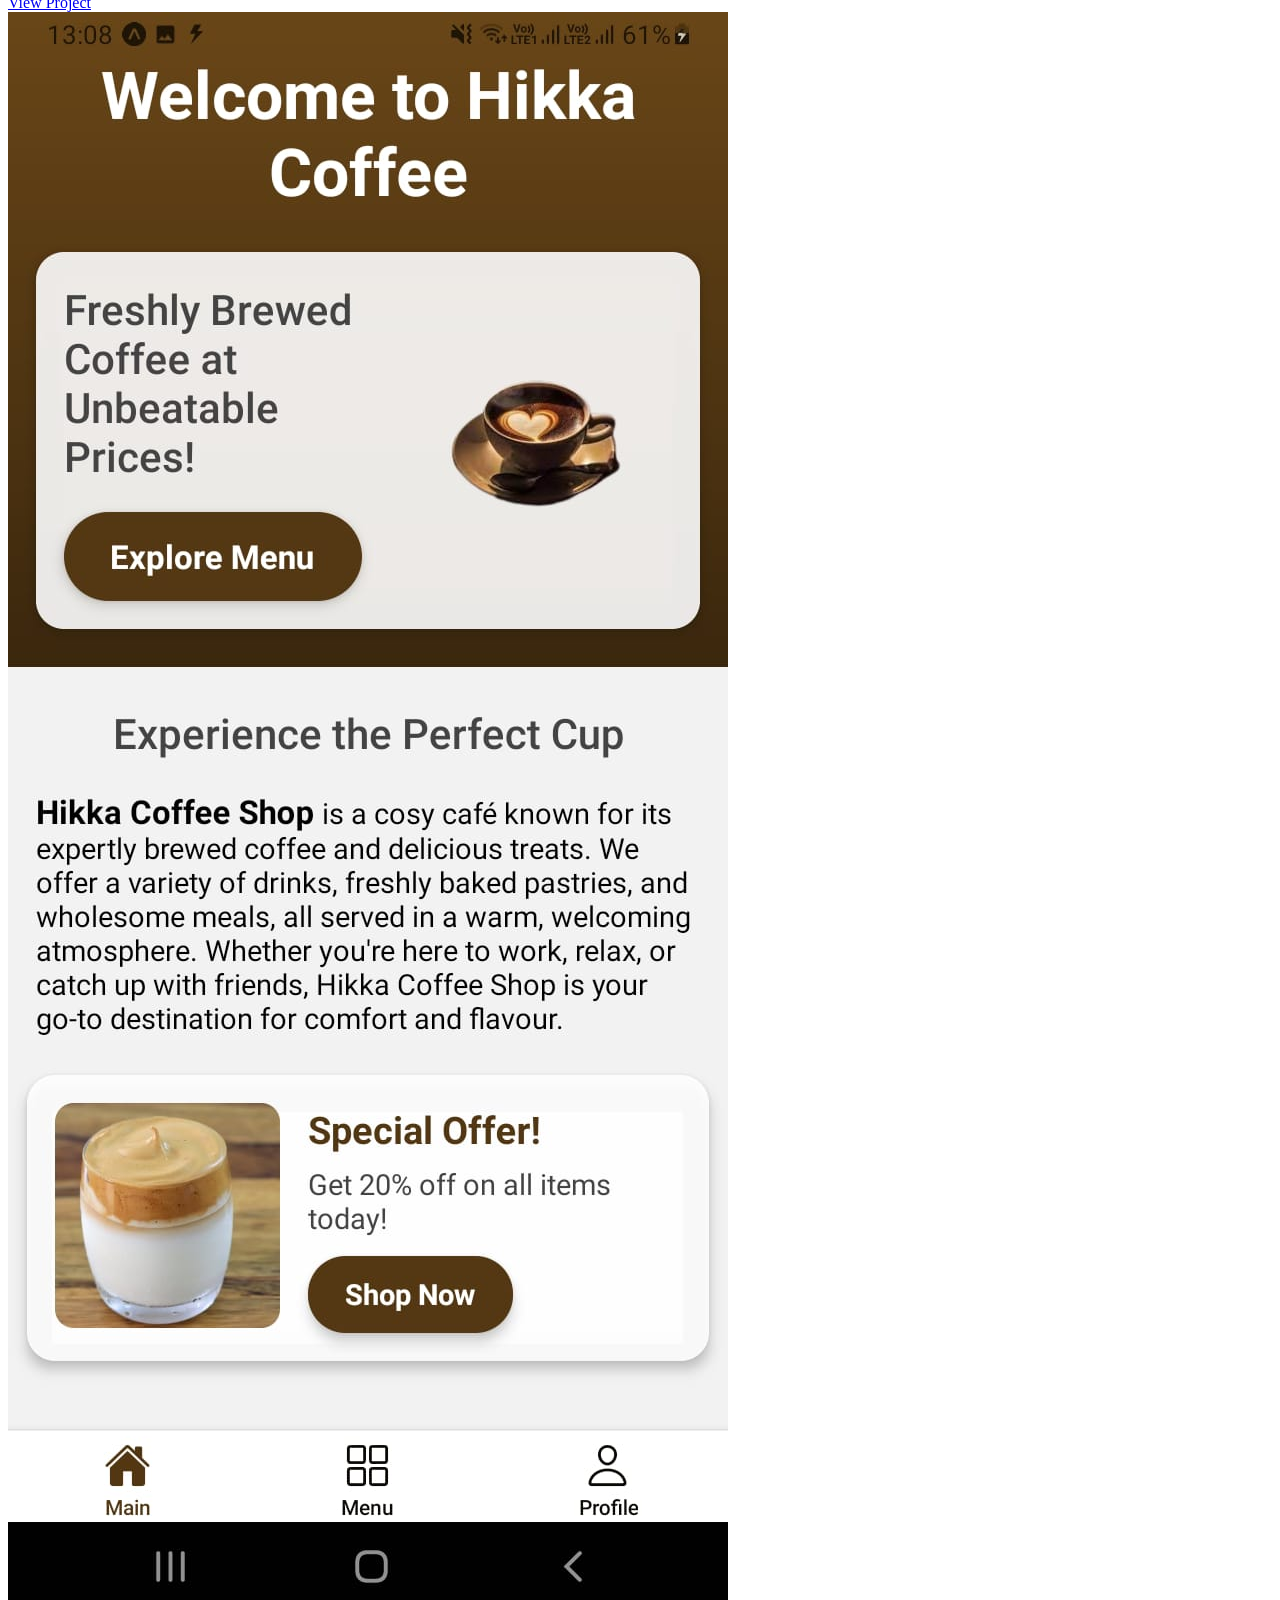
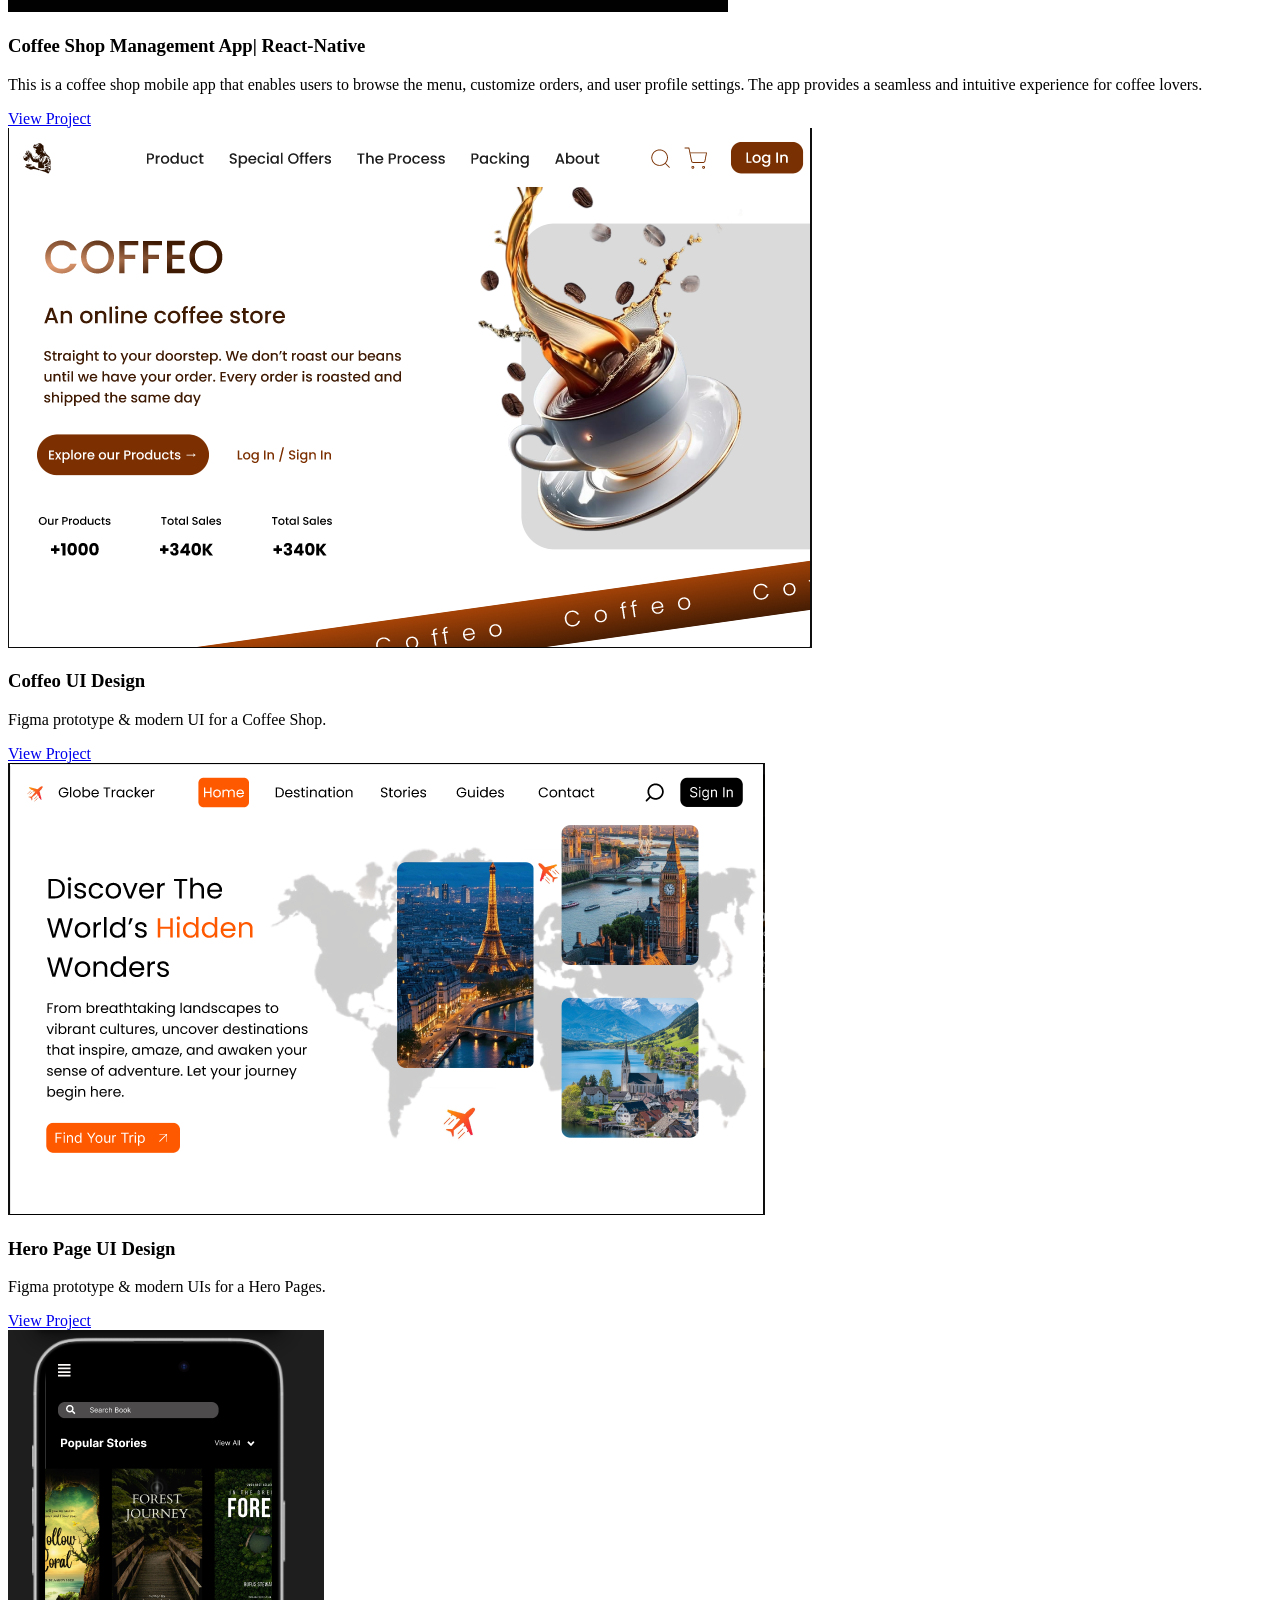
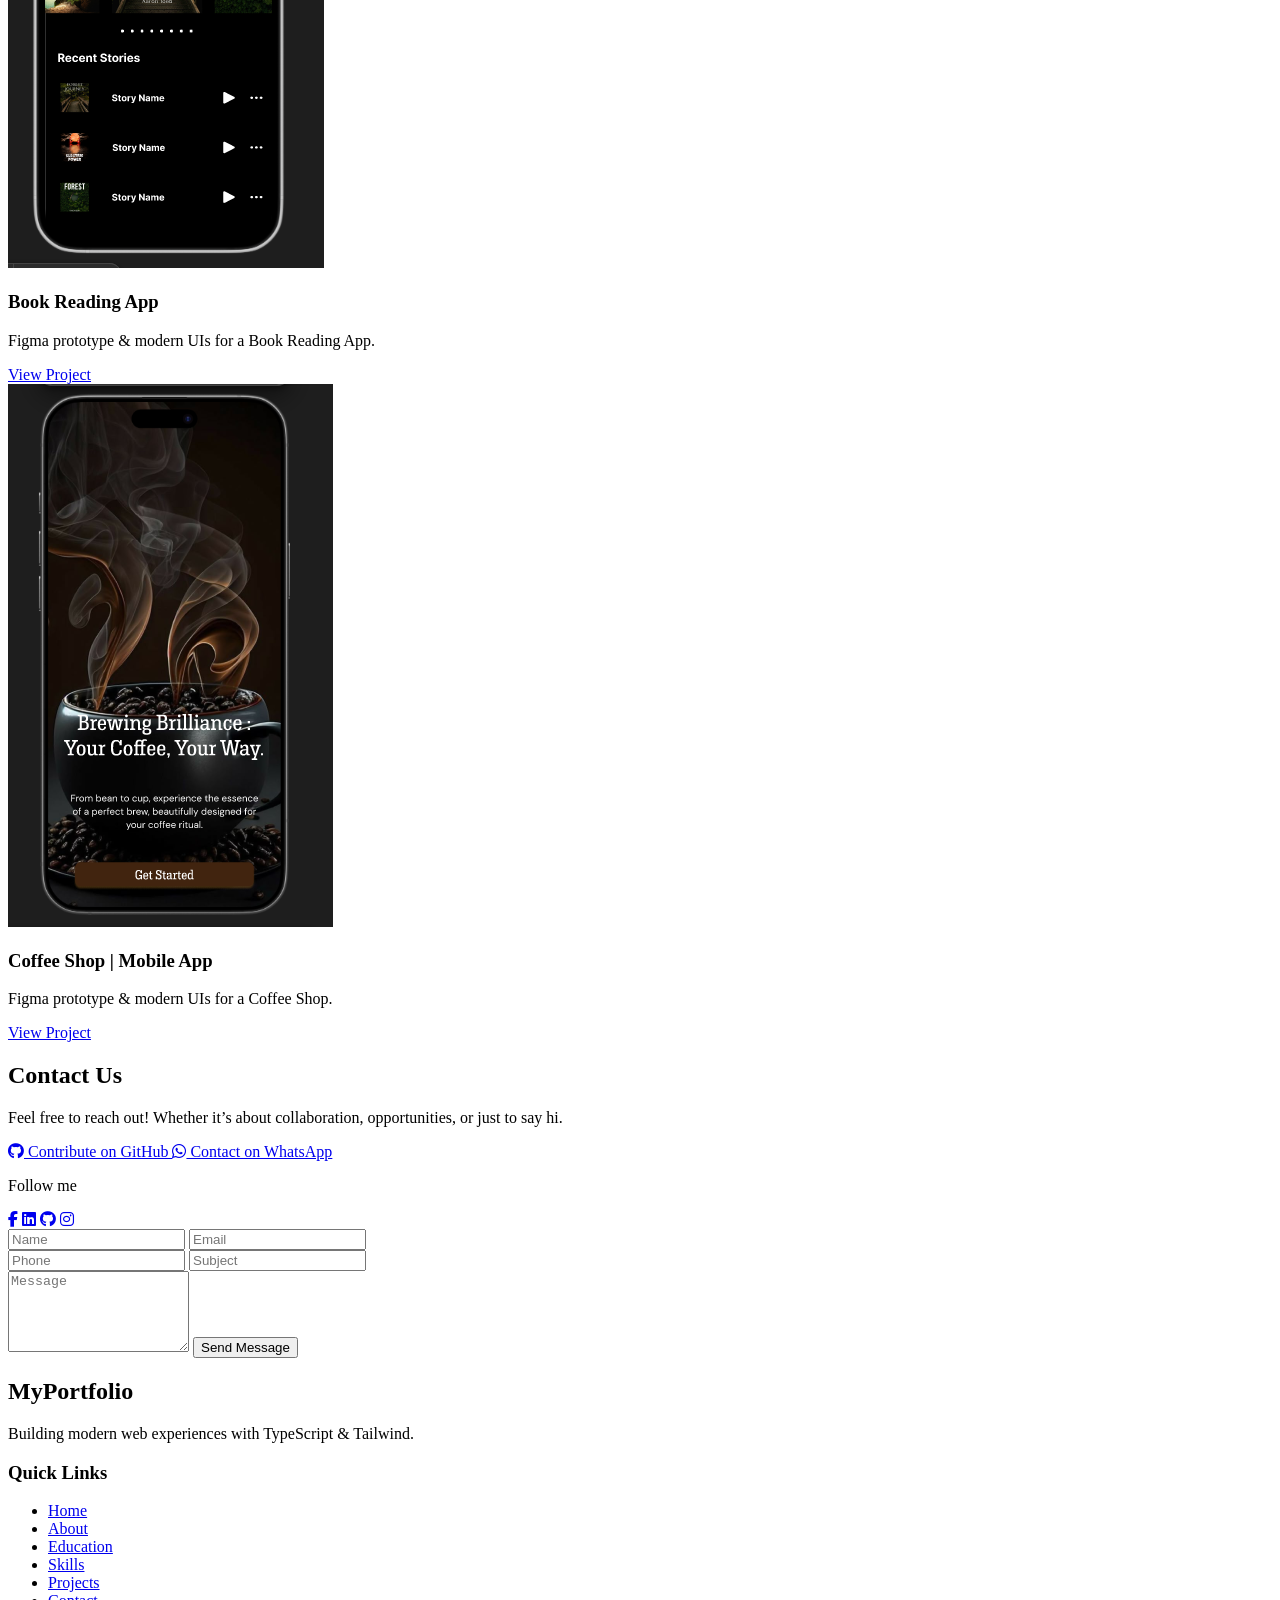
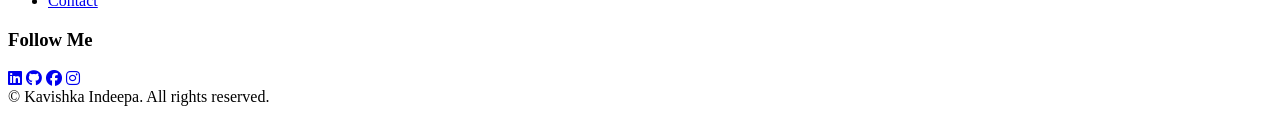
==== commit 6314909a: "Update email sender" ====
--- a/index.html
+++ b/index.html
@@ -109,15 +109,9 @@
 
     <!-- Right Side (Image) -->
     <div class="md:w-1/2 flex justify-center order-1 md:order-2" data-aos="fade-left">
-<<<<<<< HEAD
       <img src="./assets/img/MY/KavishkaIndeepa.JPG"
            alt="Kavishka Indeepa" 
            class="w-72 h-96 object-cover rounded-2xl shadow-2xl border-4 border-solid border-blue-500">
-=======
-      <img src="./assets//img//MY/KavishkaIndeepa.JPG" 
-           alt="Kavishka Indeepa" 
-           class="w-72 h-96 object-cover rounded-2xl shadow-2xl border-4 border-blue-500">
->>>>>>> e93d8bf954dd3213e5d0a043e1c4e8f2c4bf7810
     </div>
   </div>
 </section>
@@ -137,11 +131,7 @@
       problems into user-friendly experiences. I’m always eager to learn, grow, and contribute to 
       innovative projects that make an impact.
     </p>
-<<<<<<< HEAD
-    <a href="./assets//pdf/Kavishka Indeepa- CV .pdf" download 
-=======
     <a href="./assets/pdf/Kavishka Indeepa- CV .pdf" download 
->>>>>>> e93d8bf954dd3213e5d0a043e1c4e8f2c4bf7810
        class="inline-block px-6 py-3 bg-blue-500 text-white font-semibold rounded-full shadow-md hover:bg-blue-400 transition">
       Download CV
     </a>
@@ -149,13 +139,8 @@
   
   <!-- Portrait Image (second on mobile) -->
   <div class="md:w-1/3 flex justify-center order-2 md:order-1" data-aos="zoom-in">
-<<<<<<< HEAD
     <img src="./assets/img/MY/About-me.JPG" alt="Kavishka Indeepa"
          class="w-72 h-[28rem] object-cover rounded-2xl border-4 border-solid border-blue-500 shadow-xl">
-=======
-    <img src="./assets//img/MY/About-me.JPG" alt="Profile Picture" 
-         class="w-72 h-[28rem] object-cover rounded-2xl border-4 border-blue-500 shadow-xl">
->>>>>>> e93d8bf954dd3213e5d0a043e1c4e8f2c4bf7810
   </div>
 </div>
 
@@ -280,19 +265,11 @@
 
         <!-- 1 -->
         <div x-show="tab === 'web'" class="bg-gray-900 rounded-xl shadow-lg overflow-hidden transform hover:scale-105 transition duration-300">
-<<<<<<< HEAD
-          <img src="./assets/img/laptop.jpg" alt="E-Book Library System" class="w-full h-48 object-cover">
-          <div class="p-5">
-            <h3 class="text-xl font-semibold text-blue-300 mb-2">E-Book Library System</h3>
-            <p class="text-gray-400 mb-4">A responsive full-stack e-commerce website with cart and payments.</p>
-            <a href="https://github.com/yourusername/web1" target="_blank" 
-=======
-          <img src="./assets/img/project/EBookLibrary.png" alt="Web Project" class="w-full h-48 object-cover">
+          <img src="./assets/img/project/EBookLibrary.png" alt="E-Book Library System" class="w-full h-48 object-cover object-top">
           <div class="p-5">
             <h3 class="text-xl font-semibold text-blue-300 mb-2">E-Book Library System</h3>
             <p class="text-gray-400 mb-4">A platform for free and paid PDF books with login, payments, admin approval, and smart search.</p>
             <a href="https://github.com/KavishkaIndeepa/E_Book_Library_System" target="_blank" 
->>>>>>> e93d8bf954dd3213e5d0a043e1c4e8f2c4bf7810
                class="inline-block px-4 py-2 bg-blue-500 rounded-lg hover:bg-blue-400 transition">
               View Project
             </a>
@@ -301,26 +278,30 @@
 
         <!-- 2 -->
         <div x-show="tab === 'web'" class="bg-gray-900 rounded-xl shadow-lg overflow-hidden transform hover:scale-105 transition duration-300">
-<<<<<<< HEAD
-          <img src="./assets/img/project/portfolio.png" alt="Portfolio Website" class="w-full h-48 object-cover object-left-top">
-          <div class="p-5">
-            <h3 class="text-xl font-semibold text-blue-300 mb-2">Portfolio Website</h3>
-            <p class="text-gray-400 mb-4">Personal portfolio website built with Tailwind CSS & animations.</p>
-            <a href="https://github.com/yourusername/web2" target="_blank" 
-=======
-          <img src="./assets/img/project/EasyCarRental.PNG" alt="Web Project" class="w-full h-48 object-cover">
+          <img src="./assets/img/project/EasyCarRental.PNG" alt="Easy Car Rental System" class="w-full h-48 object-cover">
           <div class="p-5">
             <h3 class="text-xl font-semibold text-blue-300 mb-2">Easy Car Rental System</h3>
             <p class="text-gray-400 mb-4">Manage cars, customers, drivers, payments, and rentals with dedicated dashboards.</p>
             <a href="https://github.com/KavishkaIndeepa/Easy_Car_Rental_System-new" target="_blank" 
->>>>>>> e93d8bf954dd3213e5d0a043e1c4e8f2c4bf7810
-               class="inline-block px-4 py-2 bg-blue-500 rounded-lg hover:bg-blue-400 transition">
-              View Project
-            </a>
-          </div>
-        </div>
-
-<<<<<<< HEAD
+               class="inline-block px-4 py-2 bg-blue-500 rounded-lg hover:bg-blue-400 transition">
+              View Project
+            </a>
+          </div>
+        </div>
+
+      <!-- 3 -->
+        <div x-show="tab === 'web'" class="bg-gray-900 rounded-xl shadow-lg overflow-hidden transform hover:scale-105 transition duration-300">
+          <img src="./assets/img/project/2DGame.PNG" alt="Jungle Runner 2D game" class="w-full h-48 object-cover object-left">
+          <div class="p-5">
+            <h3 class="text-xl font-semibold text-blue-300 mb-2">Jungle Runner | 2D Game</h3>
+            <p class="text-gray-400 mb-4">This game is developed using HTML, CSS, and JavaScript.</p>
+            <a href="https://github.com/KavishkaIndeepa/2D_GameNew" target="_blank" 
+               class="inline-block px-4 py-2 bg-blue-500 rounded-lg hover:bg-blue-400 transition">
+              View Project
+            </a>
+          </div>
+        </div>
+
         <!-- ====== Mobile Projects ====== -->
           <div x-show="tab === 'mobile'" class="bg-gray-900 rounded-xl shadow-lg overflow-hidden transform hover:scale-105 transition duration-300">
           <img src="./assets/img/project/HikkaCoffee.jpg" alt="Coffee Shop Management App built with Flutter" class="w-full h-48 object-cover object-[50%_3%]">
@@ -328,43 +309,15 @@
             <h3 class="text-xl font-semibold text-blue-300 mb-2">Coffee Shop Management App | Flutter</h3>
             <p class="text-gray-400 mb-4">This is a coffee shop mobile app that enables users to browse the menu, customize orders, and user profile settings. The app provides a seamless and intuitive experience for coffee lovers.</p>
             <a href="https://github.com/KavishkaIndeepa/Hikka_Coffee_Flutter_App" target="_blank" 
-=======
-      <!-- 3 -->
-        <div x-show="tab === 'web'" class="bg-gray-900 rounded-xl shadow-lg overflow-hidden transform hover:scale-105 transition duration-300">
-          <img src="./assets/img/project/2DGame.PNG" alt="Web Project" class="w-full h-48 object-cover">
-          <div class="p-5">
-            <h3 class="text-xl font-semibold text-blue-300 mb-2">Jungle Runner | 2D Game</h3>
-            <p class="text-gray-400 mb-4">This game is developed using HTML, CSS, and JavaScript.</p>
-            <a href="https://github.com/KavishkaIndeepa/2D_GameNew" target="_blank" 
->>>>>>> e93d8bf954dd3213e5d0a043e1c4e8f2c4bf7810
-               class="inline-block px-4 py-2 bg-blue-500 rounded-lg hover:bg-blue-400 transition">
-              View Project
-            </a>
-          </div>
-        </div>
-
-<<<<<<< HEAD
+               class="inline-block px-4 py-2 bg-blue-500 rounded-lg hover:bg-blue-400 transition">
+              View Project
+            </a>
+          </div>
+        </div>
+
         <!-- 2 -->
         <div x-show="tab === 'mobile'" class="bg-gray-900 rounded-xl shadow-lg overflow-hidden transform hover:scale-105 transition duration-300">
           <img src="./assets/img/project/Coffee Shop.jpg" alt="Coffee Shop Management App built with React Native" class="w-full h-48 object-cover object-[50%_3%]">
-=======
-        <!-- ====== Mobile Projects ====== -->
-          <div x-show="tab === 'mobile'" class="bg-gray-900 rounded-xl shadow-lg overflow-hidden transform hover:scale-105 transition duration-300">
-          <img src="./assets/img/project/HikkaCoffee.jpg" alt="Mobile Project" class="w-full h-48 object-cover">
-          <div class="p-5">
-            <h3 class="text-xl font-semibold text-blue-300 mb-2">Coffee Shop Management App | Flutter</h3>
-            <p class="text-gray-400 mb-4">This is a coffee shop mobile app that enables users to browse the menu, customize orders, and user profile settings. The app provides a seamless and intuitive experience for coffee lovers.</p>
-            <a href="https://github.com/KavishkaIndeepa/Hikka_Coffee_Flutter_App" target="_blank" 
-               class="inline-block px-4 py-2 bg-blue-500 rounded-lg hover:bg-blue-400 transition">
-              View Project
-            </a>
-          </div>
-        </div>
-
-        <!-- 2 -->
-        <div x-show="tab === 'mobile'" class="bg-gray-900 rounded-xl shadow-lg overflow-hidden transform hover:scale-105 transition duration-300">
-          <img src="./assets/img/project/Coffee Shop.jpg" alt="Mobile Project" class="w-full h-48 object-cover">
->>>>>>> e93d8bf954dd3213e5d0a043e1c4e8f2c4bf7810
           <div class="p-5">
             <h3 class="text-xl font-semibold text-blue-300 mb-2">Coffee Shop Management App| React-Native</h3>
             <p class="text-gray-400 mb-4">This is a coffee shop mobile app that enables users to browse the menu, customize orders, and user profile settings. The app provides a seamless and intuitive experience for coffee lovers.</p>
@@ -376,17 +329,9 @@
         </div>
 
         <!-- ====== UI/UX Projects ====== -->
-<<<<<<< HEAD
-        <div x-show="tab === 'uiux'" class="bg-gray-900 rounded-xl shadow-lg overflow-hidden transform hover:scale-105 transition duration-300">
-          <img src="./assets/img/project/portfolio.png" alt="Portfolio UI Design" class="w-full h-48 object-cover object-left-top">
-          <div class="p-5">
-            <h3 class="text-xl font-semibold text-blue-300 mb-2">Portfolio UI Design</h3>
-            <p class="text-gray-400 mb-4">Figma prototype & modern responsive UI implementation with Tailwind.</p>
-            <a href="https://github.com/yourusername/uiux1" target="_blank" 
-=======
          <!-- 1 -->
         <div x-show="tab === 'uiux'" class="bg-gray-900 rounded-xl shadow-lg overflow-hidden transform hover:scale-105 transition duration-300">
-          <img src="./assets/img/project/Coffeo.PNG" alt="UI/UX Project" class="w-full h-48 object-cover">
+          <img src="./assets/img/project/Coffeo.PNG" alt="Coffeo UI Design" class="w-full h-48 object-cover object-top">
           <div class="p-5">
             <h3 class="text-xl font-semibold text-blue-300 mb-2">Coffeo UI Design</h3>
             <p class="text-gray-400 mb-4">Figma prototype & modern UI for a Coffee Shop.</p>
@@ -399,7 +344,7 @@
 
         <!-- 2 -->
         <div x-show="tab === 'uiux'" class="bg-gray-900 rounded-xl shadow-lg overflow-hidden transform hover:scale-105 transition duration-300">
-          <img src="./assets/img/project/Hero.PNG" alt="UI/UX Project" class="w-full h-48 object-cover">
+          <img src="./assets/img/project/Hero.PNG" alt="Hero Page UI Design" class="w-full h-48 object-cover object-top">
           <div class="p-5">
             <h3 class="text-xl font-semibold text-blue-300 mb-2">Hero Page UI Design</h3>
             <p class="text-gray-400 mb-4">Figma prototype & modern UIs for a Hero Pages.</p>
@@ -412,7 +357,7 @@
 
         <!-- 3 -->
         <div x-show="tab === 'uiux'" class="bg-gray-900 rounded-xl shadow-lg overflow-hidden transform hover:scale-105 transition duration-300">
-          <img src="./assets/img/project/SithAhura.PNG" alt="UI/UX Project" class="w-full h-48 object-cover">
+          <img src="./assets/img/project/SithAhura.PNG" alt="Book Reading App UI Design" class="w-full h-48 object-cover object-[50%_27%]">
           <div class="p-5">
             <h3 class="text-xl font-semibold text-blue-300 mb-2">Book Reading App</h3>
             <p class="text-gray-400 mb-4">Figma prototype & modern UIs for a Book Reading App.</p>
@@ -425,12 +370,11 @@
 
         <!-- 4 -->
         <div x-show="tab === 'uiux'" class="bg-gray-900 rounded-xl shadow-lg overflow-hidden transform hover:scale-105 transition duration-300">
-          <img src="./assets/img/project/CoffeeShop.PNG" alt="UI/UX Project" class="w-full h-48 object-cover">
+          <img src="./assets/img/project/CoffeeShop.PNG" alt="Coffee Shop Mobile App UI Design" class="w-full h-48 object-cover object-[50%_76%]">
           <div class="p-5">
             <h3 class="text-xl font-semibold text-blue-300 mb-2">Coffee Shop | Mobile App</h3>
             <p class="text-gray-400 mb-4">Figma prototype & modern UIs for a Coffee Shop.</p>
             <a href="https://www.figma.com/design/fjWAPBvRQ9zgMMGbVW7qOb/Coffee-Shop?node-id=0-1&t=jVSYoqdA7bKvbpy8-1" target="_blank" 
->>>>>>> e93d8bf954dd3213e5d0a043e1c4e8f2c4bf7810
                class="inline-block px-4 py-2 bg-blue-500 rounded-lg hover:bg-blue-400 transition">
               View Project
             </a>
@@ -488,12 +432,12 @@
             class="w-full p-3 rounded-lg border border-gray-700 focus:outline-none focus:ring-2 focus:ring-blue-500" />
         </div>
         <div class="grid grid-cols-1 md:grid-cols-2 gap-6">
-          <input type="text" name="phone" placeholder="Phone"
+          <input type="text" name="phone" placeholder="Phone" required
             class="w-full p-3 rounded-lg border border-gray-700 focus:outline-none focus:ring-2 focus:ring-blue-500" />
-          <input type="text" name="subject" placeholder="Subject"
+          <input type="text" name="subject" placeholder="Subject" required
             class="w-full p-3 rounded-lg border border-gray-700 focus:outline-none focus:ring-2 focus:ring-blue-500" />
         </div>
-        <textarea rows="5" name="message" placeholder="Message"
+        <textarea rows="5" name="message" placeholder="Message" required
           class="w-full p-3 rounded-lg border border-gray-700 focus:outline-none focus:ring-2 focus:ring-blue-500"></textarea>
 
         <button type="submit"
@@ -579,7 +523,7 @@
       <script>
       document.getElementById("contact-form").addEventListener("submit", function(e) {
         e.preventDefault();
-        emailjs.sendForm("service_76l094o", "template_1cfaadl", this)
+        emailjs.sendForm("service_59fyps5", "template_1cfaadl", this)
           .then(() => {
             Swal.fire({
               icon: "success",
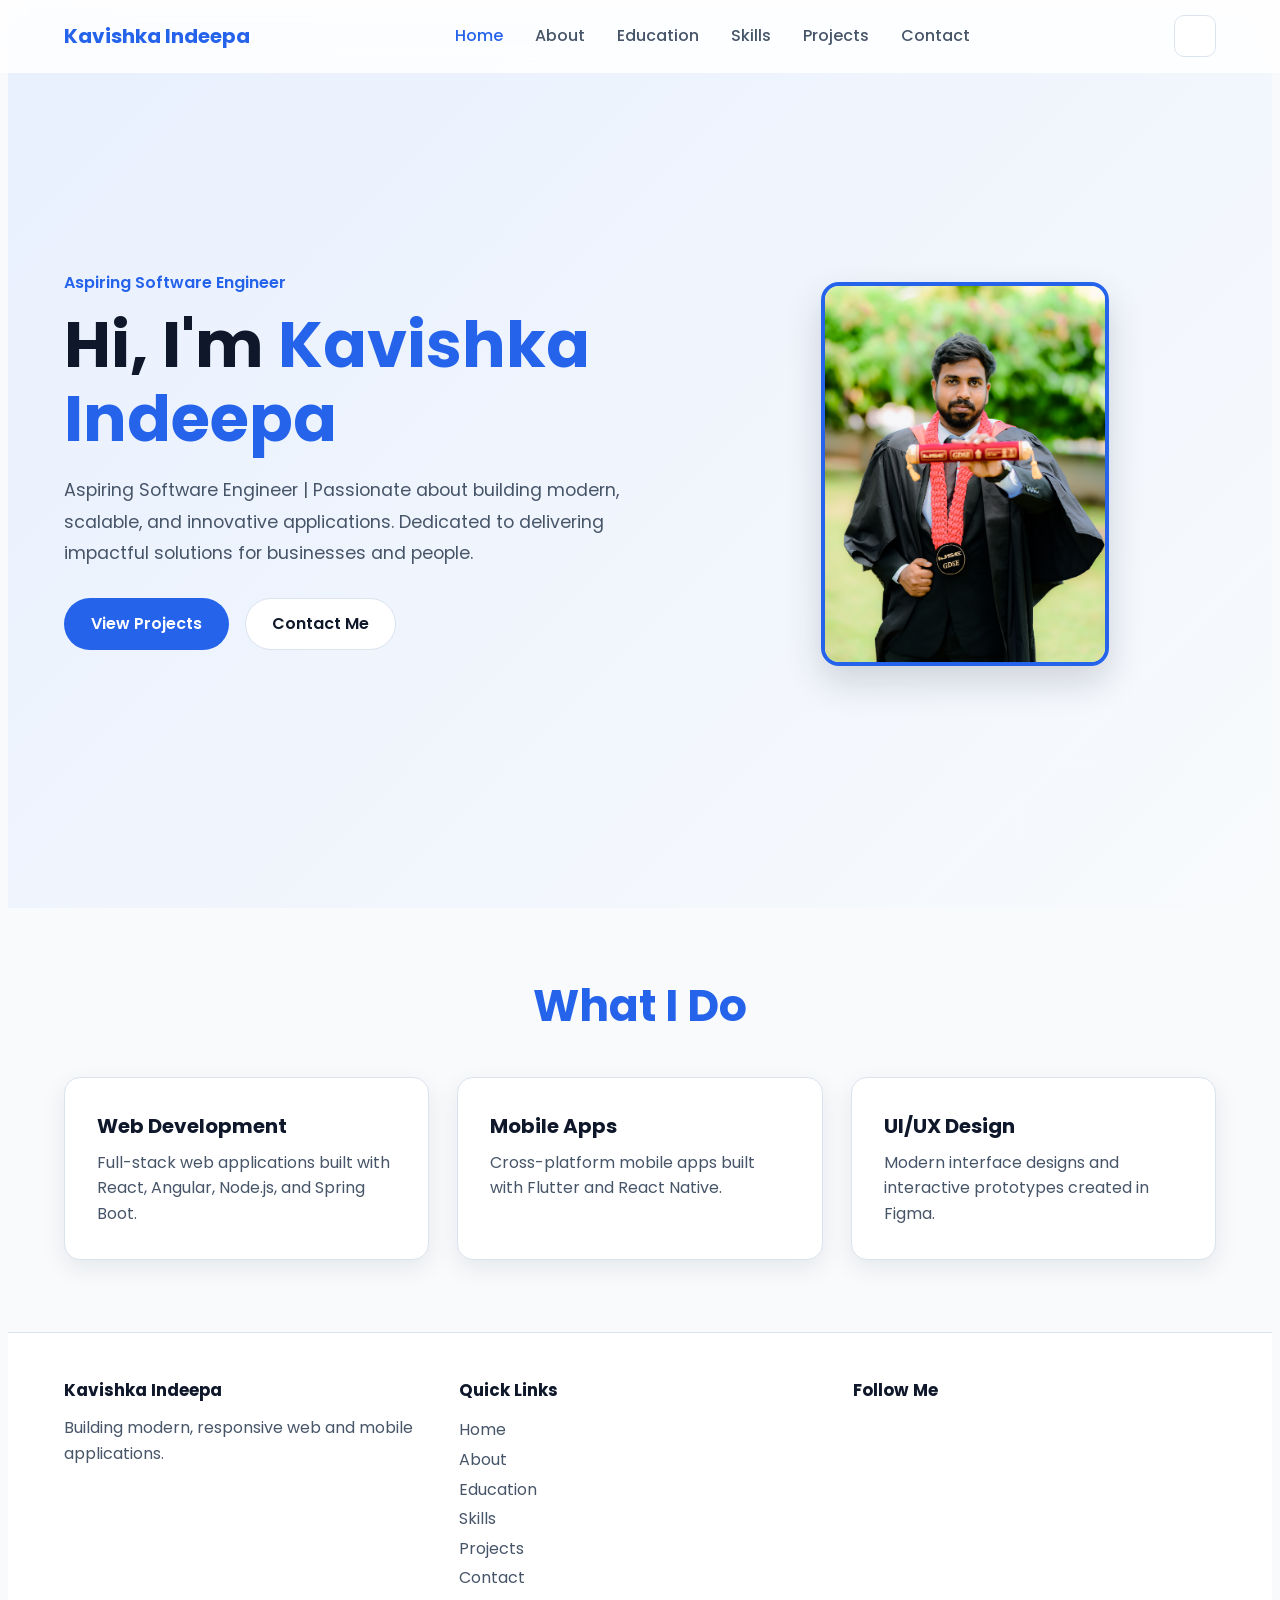
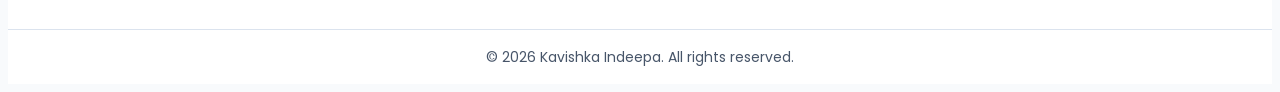
==== commit 669d12c2: "Update with separate pages" ====
--- a/index.html
+++ b/index.html
@@ -1,546 +1,68 @@
 <!DOCTYPE html>
 <html lang="en">
-  <head>
-    <meta charset="UTF-8" />
-    <meta name="viewport" content="width=device-width, initial-scale=1.0" />
-    <title>Kavishka Indeepa | MyPortfolio</title>
-    <meta name="keywords" content=" Kavishka, Indeepa, IJSE, GDSE, SRI LANKA" />
-    <meta
-      name="Description"
-      content="Your legal advisers for the problems of this century"
-    />
-    <meta name="author" content="Kavishka" />
-    <meta name="Owner" content="Kavishka Indeepa" />
-    <meta name="robots" content="index" />
-
-    <meta name="theme-color" content="purple" />
-
-    <meta
-      name="viewport"
-      content="width=device-width initial-scale=1 minimum-scale=0.5 maximum-scale=2"
-    />
-
-    <link rel="icon" href="Home.JPG" />
-
-    <link
-      rel="stylesheet"
-      href="assets/fontAwsom/fontawesome-free-6.4.0-web/css/all.min.css"
-    />
-    <link rel="stylesheet" href="assets/css/normalize.css" />
-    <link rel="stylesheet" href="assets/css/style.css" />
-    <link rel="stylesheet" href="assets/css/media.css" />
-      <!-- Tailwind CSS CDN -->
-  <script src="https://cdn.tailwindcss.com"></script>
-  <!-- AOS Animation CSS -->
-  <link href="https://unpkg.com/aos@2.3.1/dist/aos.css" rel="stylesheet">
-  <!-- Google Fonts -->
-  <link href="https://fonts.googleapis.com/css2?family=Poppins:wght@400;600;700&display=swap" rel="stylesheet">
-  <!-- Font Awesome for Icons -->
-  <link rel="stylesheet" href="https://cdnjs.cloudflare.com/ajax/libs/font-awesome/6.5.2/css/all.min.css">
-  <!-- Alpine.js for tabs -->
-  <script src="https://unpkg.com/alpinejs" defer></script>
-
-  <!-- SweetAlert2 CSS & JS -->
-  <script src="https://cdn.jsdelivr.net/npm/sweetalert2@11"></script>
-
-  </head>
-  <body>
-  <!-- ================= NAVBAR ================= -->
-  <header class="fixed top-0 left-0 w-full bg-black/70 py-8 backdrop-blur-md shadow-lg z-50">
-    <nav class="container mx-auto flex justify-between items-center py-4 px-6">
-      <div class="text-2xl font-bold text-blue-500">Kavishka Indeepa</div>
-      <ul class="hidden md:flex space-x-6 font-medium text-white scroll-smooth">
-        <li><a href="#home" class="hover:text-blue-400 transition">Home</a></li>
-        <li><a href="#about" class="hover:text-blue-400 transition">About</a></li>
-        <li><a href="#education" class="hover:text-blue-400 transition">Education</a></li>
-        <li><a href="#skills" class="hover:text-blue-400 transition">Skills</a></li>
-        <li><a href="#projects" class="hover:text-blue-400 transition">Projects</a></li>
-        <li><a href="#contact" class="hover:text-blue-400 transition">Contact</a></li>
-      </ul>
-      <div class="md:hidden">
-        <button id="menu-btn" class="text-2xl text-white">&#9776;</button>
-      </div>
-    </nav>
-    <!-- Mobile Menu -->
-    <div id="mobile-menu" class="hidden bg-black md:hidden">
-      <ul class="flex flex-col space-y-4 p-6 text-white">
-        <li><a href="#home" class="hover:text-blue-400">Home</a></li>
-        <li><a href="#about" class="hover:text-blue-400">About</a></li>
-        <li><a href="#education" class="hover:text-blue-400">Education</a></li>
-        <li><a href="#skills" class="hover:text-blue-400">Skills</a></li>
-        <li><a href="#projects" class="hover:text-blue-400">Projects</a></li>
-        <li><a href="#contact" class="hover:text-blue-400">Contact</a></li>
-      </ul>
-    </div>
-  </header>
-
-<!-- ================= HERO SECTION ================= -->
-<section id="home" class="min-h-screen bg-gradient-to-br from-gray-900 via-black to-gray-800 text-white flex items-center">
-  <div class="container mx-auto flex flex-col-reverse md:flex-row items-center justify-between px-6 gap-12 mt-36 md:mt-24 mb-6 overflow-hidden">
-    
-    <!-- Left Content -->
-    <div class="md:w-1/2 text-center md:text-left order-2 md:order-1" data-aos="fade-right">
-      <h1 class="text-4xl sm:text-5xl md:text-6xl font-bold mb-6 leading-tight">
-        Hi, I'm <span class="text-blue-500">Kavishka Indeepa</span>
-      </h1>
-      <p class="text-lg text-gray-300 mb-8 leading-relaxed">
-        Aspiring Software Engineer | Passionate about building modern, scalable, and innovative applications.
-        Dedicated to delivering impactful solutions for businesses and people.
-      </p>
-
-      <!-- Buttons -->
-      <div class="flex flex-col sm:flex-row sm:justify-center md:justify-start gap-4">
-        <a href="#projects" class="px-6 py-3 bg-blue-500 hover:bg-blue-400 text-white font-semibold rounded-full shadow-lg transition">
-          View Projects
-        </a>
-        <a href="#contact" class="px-6 py-3 bg-gray-800 hover:bg-gray-700 text-white font-semibold rounded-full shadow-lg transition">
-          Contact Me
-        </a>
-      </div>
-
-      <!-- Social Icons -->
-      <div class="flex justify-center md:justify-start mt-8 space-x-6 text-2xl">
-        <a href="https://www.linkedin.com/in/kavishka-indeepa-977bb9381/" target="_blank" class="hover:text-blue-400"><i class="fab fa-linkedin"></i></a>
-        <a href="https://github.com/KavishkaIndeepa" class="hover:text-blue-400"><i target="_blank" class="fab fa-github"></i></a>
-        <a href="https://www.facebook.com/share/1CiYNLcKco/" class="hover:text-blue-400"><i target="_blank" class="fab fa-facebook"></i></a>
-        <a href="https://www.instagram.com/kavishka_indeepa/" class="hover:text-blue-400"><i target="_blank" class="fab fa-instagram"></i></a>
-      </div>
-    </div>
-
-    <!-- Right Side (Image) -->
-    <div class="md:w-1/2 flex justify-center order-1 md:order-2" data-aos="fade-left">
-      <img src="./assets/img/MY/KavishkaIndeepa.JPG"
-           alt="Kavishka Indeepa" 
-           class="w-72 h-96 object-cover rounded-2xl shadow-2xl border-4 border-solid border-blue-500">
-    </div>
-  </div>
-</section>
-
-
-
-<!-- ================= ABOUT SECTION ================= -->
-<section id="about" class="py-20 bg-white">
-<div class="container mx-auto flex flex-col md:flex-row items-center gap-12 px-6 overflow-hidden">
-    
-  <!-- About Text (first on mobile) -->
-  <div class="md:w-2/3 order-1 md:order-2" data-aos="fade-right">
-    <h2 class="text-4xl font-bold text-blue-500 mb-6">About Me</h2>
-    <p class="leading-relaxed mb-6 text-gray-700">
-      I am a passionate web developer with expertise in creating modern and responsive solutions. 
-      With a strong foundation in front-end and back-end technologies, I thrive in turning complex 
-      problems into user-friendly experiences. I’m always eager to learn, grow, and contribute to 
-      innovative projects that make an impact.
-    </p>
-    <a href="./assets/pdf/Kavishka Indeepa- CV .pdf" download 
-       class="inline-block px-6 py-3 bg-blue-500 text-white font-semibold rounded-full shadow-md hover:bg-blue-400 transition">
-      Download CV
-    </a>
-  </div>
-  
-  <!-- Portrait Image (second on mobile) -->
-  <div class="md:w-1/3 flex justify-center order-2 md:order-1" data-aos="zoom-in">
-    <img src="./assets/img/MY/About-me.JPG" alt="Kavishka Indeepa"
-         class="w-72 h-[28rem] object-cover rounded-2xl border-4 border-solid border-blue-500 shadow-xl">
-  </div>
-</div>
-
-</section>
-
-
-  <!-- ================= EDUCATION SECTION ================= -->
-  <section id="education" class="py-20 bg-gray-50 text-black overflow-hidden">
-    <div class="container mx-auto px-6">
-      <h2 class="text-4xl font-bold text-center text-blue-500 mb-12" data-aos="fade-up">
-        Education
-      </h2>
-
-      <div class="relative border-l-4 border-blue-500 ml-6">
-        <!-- Ordinary Level -->
-        <div class="mb-10 ml-6" data-aos="fade-right">
-          <div class="absolute -left-4 w-8 h-8 bg-blue-500 rounded-full flex items-center justify-center text-white font-bold">1</div>
-          <h3 class="text-2xl font-semibold ml-6">G. C. E. Ordinary Level Examination</h3>
-          <p class="text-gray-600 ml-6">Sri/Dewananda College, Ambalangoda</p>
-          <span class="text-blue-500 font-medium ml-6">2017</span>
+<head>
+  <meta charset="UTF-8">
+  <meta name="viewport" content="width=device-width, initial-scale=1">
+  <title>Kavishka Indeepa | Software Engineer Portfolio</title>
+  <meta name="description" content="Portfolio of Kavishka Indeepa, an aspiring software engineer building modern web and mobile applications.">
+  <meta name="keywords" content="Kavishka Indeepa, software engineer, web developer, portfolio, IJSE, GDSE, Sri Lanka">
+  <meta name="author" content="Kavishka Indeepa">
+  <link rel="icon" href="Home.JPG">
+  <link rel="stylesheet" href="assets/fontAwsom/fontawesome-free-6.4.0-web/css/all.min.css">
+  <link rel="stylesheet" href="https://fonts.googleapis.com/css2?family=Poppins:wght@400;500;600;700&display=swap">
+  <link rel="stylesheet" href="assets/css/normalize.css">
+  <link rel="stylesheet" href="assets/css/style.css">
+  <link rel="stylesheet" href="assets/css/media.css">
+  <script src="assets/js/theme.js"></script>
+  <script src="assets/js/layout.js" defer></script>
+  <script src="assets/js/script.js" defer></script>
+</head>
+<body data-page="home">
+  <main id="main">
+    <section class="hero">
+      <div class="container hero-grid">
+        <div class="hero-text reveal">
+          <p class="eyebrow" id="role-rotator">Aspiring Software Engineer</p>
+          <h1>Hi, I'm <span class="accent">Kavishka Indeepa</span></h1>
+          <p class="lead">
+            Aspiring Software Engineer | Passionate about building modern, scalable, and innovative applications.
+            Dedicated to delivering impactful solutions for businesses and people.
+          </p>
+          <div class="button-row">
+            <a class="button button-primary" href="projects.html">View Projects</a>
+            <a class="button button-secondary" href="contact.html">Contact Me</a>
+          </div>
+          <div class="social-links" data-social-links></div>
         </div>
-        <!-- Advanced Level -->
-        <div class="mb-10 ml-6" data-aos="fade-left">
-          <div class="absolute -left-4 w-8 h-8 bg-blue-500 rounded-full flex items-center justify-center text-white font-bold">2</div>
-          <h3 class="text-2xl font-semibold ml-6">G. C. E. Advanced Level Examination</h3>
-          <p class="text-gray-600 ml-6">Commerce Stream, Sri/Dewananda College, Ambalangoda</p>
-          <span class="text-blue-500 font-medium ml-6">2020</span>
-        </div>
-        <!-- GDSE -->
-        <div class="mb-10 ml-6" data-aos="fade-right">
-          <div class="absolute -left-4 w-8 h-8 bg-blue-500 rounded-full flex items-center justify-center text-white font-bold">3</div>
-          <h3 class="text-2xl font-semibold ml-6">Graduate Diploma in Software Engineering (GDSE)</h3>
-          <p class="text-gray-600 ml-6">Institute of Software Engineering (IJSE)</p>
-          <span class="text-blue-500 font-medium ml-6">Jan 2022 - 2024</span>
-        </div>
-        <!-- BSc -->
-        <div class="mb-10 ml-6" data-aos="fade-left">
-          <div class="absolute -left-4 w-8 h-8 bg-blue-500 rounded-full flex items-center justify-center text-white font-bold">4</div>
-          <h3 class="text-2xl font-semibold ml-6">BSc (Hons) in Computing</h3>
-          <p class="text-gray-600 ml-6">University of Wrexham (UK)</p>
-          <span class="text-blue-500 font-medium ml-6">Feb 2025 - 2026</span>
+        <div class="reveal" style="--delay: 150ms">
+          <img class="portrait" src="assets/img/MY/KavishkaIndeepa.JPG" alt="Kavishka Indeepa in GDSE graduation attire" width="288" height="384">
         </div>
       </div>
-    </div>
-  </section>
+      <a class="scroll-cue" href="#what-i-do" aria-label="Scroll to what I do"><i class="fas fa-chevron-down" aria-hidden="true"></i></a>
+    </section>
 
-<!-- ================= SKILLS SECTION ================= -->
-<section id="skills" class="py-20 bg-white text-black overflow-hidden">
-  <div class="container mx-auto px-6">
-    <h2 class="text-4xl font-bold text-center text-blue-500 mb-12" data-aos="fade-up">
-      Skills
-    </h2>
-    <div class="grid grid-cols-1 md:grid-cols-3 gap-8">
-
-      <!-- Column -->
-      <div class="bg-gray-900 p-8 rounded-xl shadow hover:shadow-blue-400 transition" data-aos="fade-right">
-        <h3 class="text-2xl font-semibold text-white mb-6 flex items-center gap-2">
-          <i class="fas fa-code text-blue-400"></i> Programming & Databases
-        </h3>
-        <ul class="space-y-2 text-gray-300">
-          <li><i class="fas fa-check text-blue-400"></i> JavaScript, TypeScript</li>
-          <li><i class="fas fa-check text-blue-400"></i> Java</li>
-          <li><i class="fas fa-check text-blue-400"></i> MySQL, MongoDB</li>
-        </ul>
-      </div>
-
-      <div class="bg-gray-900 p-8 rounded-xl shadow hover:shadow-blue-400 transition" data-aos="fade-up">
-        <h3 class="text-2xl font-semibold text-white mb-6 flex items-center gap-2">
-          <i class="fas fa-laptop-code text-blue-400"></i> Frameworks & Libraries
-        </h3>
-        <ul class="space-y-2 text-gray-300">
-          <li><i class="fas fa-check text-blue-400"></i> React, React Native, Angular</li>
-          <li><i class="fas fa-check text-blue-400"></i> Flutter, Dart</li>
-          <li><i class="fas fa-check text-blue-400"></i> Node.js, Spring Boot</li>
-        </ul>
-      </div>
-
-      <div class="bg-gray-900 p-8 rounded-xl shadow hover:shadow-blue-400 transition" data-aos="fade-left">
-        <h3 class="text-2xl font-semibold text-white mb-6 flex items-center gap-2">
-          <i class="fas fa-tools text-blue-400"></i> Tools & Architectures
-        </h3>
-        <ul class="space-y-2 text-gray-300">
-          <li><i class="fas fa-check text-blue-400"></i> HTML, CSS, Tailwind</li>
-          <li><i class="fas fa-check text-blue-400"></i> Git, GitHub, Postman</li>
-          <li><i class="fas fa-check text-blue-400"></i> MVC, REST APIs</li>
-        </ul>
-      </div>
-    </div>
-  </div>
-</section>
-
-
-<!-- ================= PROJECTS SECTION ================= -->
-<section id="projects" class="py-20 text-white overflow-hidden">
-  <div class="container mx-auto px-6 text-center">
-    <h2 class="text-4xl font-bold text-blue-400 mb-12" data-aos="fade-up">My Projects</h2>
-
-    <!-- Tabs -->
-    <div x-data="{ tab: 'web' }" data-aos="fade-up">
-      <div class="flex justify-center mb-10 space-x-6">
-        <button @click="tab = 'web'" 
-                :class="tab === 'web' ? 'bg-blue-500 text-white' : 'bg-gray-800 text-gray-300'"
-                class="px-5 py-2 rounded-lg font-medium transition">
-          Web
-        </button>
-        <button @click="tab = 'mobile'" 
-                :class="tab === 'mobile' ? 'bg-blue-500 text-white' : 'bg-gray-800 text-gray-300'"
-                class="px-5 py-2 rounded-lg font-medium transition">
-          Mobile
-        </button>
-        <button @click="tab = 'uiux'" 
-                :class="tab === 'uiux' ? 'bg-blue-500 text-white' : 'bg-gray-800 text-gray-300'"
-                class="px-5 py-2 rounded-lg font-medium transition">
-          UI/UX
-        </button>
-      </div>
-
-      <!-- Project Grid -->
-      <div class="grid grid-cols-1 md:grid-cols-2 lg:grid-cols-3  gap-10" data-aos="fade-up">
-
-        <!-- ====== Web Projects ====== -->
-
-        <!-- 1 -->
-        <div x-show="tab === 'web'" class="bg-gray-900 rounded-xl shadow-lg overflow-hidden transform hover:scale-105 transition duration-300">
-          <img src="./assets/img/project/EBookLibrary.png" alt="E-Book Library System" class="w-full h-48 object-cover object-top">
-          <div class="p-5">
-            <h3 class="text-xl font-semibold text-blue-300 mb-2">E-Book Library System</h3>
-            <p class="text-gray-400 mb-4">A platform for free and paid PDF books with login, payments, admin approval, and smart search.</p>
-            <a href="https://github.com/KavishkaIndeepa/E_Book_Library_System" target="_blank" 
-               class="inline-block px-4 py-2 bg-blue-500 rounded-lg hover:bg-blue-400 transition">
-              View Project
-            </a>
-          </div>
-        </div>
-
-        <!-- 2 -->
-        <div x-show="tab === 'web'" class="bg-gray-900 rounded-xl shadow-lg overflow-hidden transform hover:scale-105 transition duration-300">
-          <img src="./assets/img/project/EasyCarRental.PNG" alt="Easy Car Rental System" class="w-full h-48 object-cover">
-          <div class="p-5">
-            <h3 class="text-xl font-semibold text-blue-300 mb-2">Easy Car Rental System</h3>
-            <p class="text-gray-400 mb-4">Manage cars, customers, drivers, payments, and rentals with dedicated dashboards.</p>
-            <a href="https://github.com/KavishkaIndeepa/Easy_Car_Rental_System-new" target="_blank" 
-               class="inline-block px-4 py-2 bg-blue-500 rounded-lg hover:bg-blue-400 transition">
-              View Project
-            </a>
-          </div>
-        </div>
-
-      <!-- 3 -->
-        <div x-show="tab === 'web'" class="bg-gray-900 rounded-xl shadow-lg overflow-hidden transform hover:scale-105 transition duration-300">
-          <img src="./assets/img/project/2DGame.PNG" alt="Jungle Runner 2D game" class="w-full h-48 object-cover object-left">
-          <div class="p-5">
-            <h3 class="text-xl font-semibold text-blue-300 mb-2">Jungle Runner | 2D Game</h3>
-            <p class="text-gray-400 mb-4">This game is developed using HTML, CSS, and JavaScript.</p>
-            <a href="https://github.com/KavishkaIndeepa/2D_GameNew" target="_blank" 
-               class="inline-block px-4 py-2 bg-blue-500 rounded-lg hover:bg-blue-400 transition">
-              View Project
-            </a>
-          </div>
-        </div>
-
-        <!-- ====== Mobile Projects ====== -->
-          <div x-show="tab === 'mobile'" class="bg-gray-900 rounded-xl shadow-lg overflow-hidden transform hover:scale-105 transition duration-300">
-          <img src="./assets/img/project/HikkaCoffee.jpg" alt="Coffee Shop Management App built with Flutter" class="w-full h-48 object-cover object-[50%_3%]">
-          <div class="p-5">
-            <h3 class="text-xl font-semibold text-blue-300 mb-2">Coffee Shop Management App | Flutter</h3>
-            <p class="text-gray-400 mb-4">This is a coffee shop mobile app that enables users to browse the menu, customize orders, and user profile settings. The app provides a seamless and intuitive experience for coffee lovers.</p>
-            <a href="https://github.com/KavishkaIndeepa/Hikka_Coffee_Flutter_App" target="_blank" 
-               class="inline-block px-4 py-2 bg-blue-500 rounded-lg hover:bg-blue-400 transition">
-              View Project
-            </a>
-          </div>
-        </div>
-
-        <!-- 2 -->
-        <div x-show="tab === 'mobile'" class="bg-gray-900 rounded-xl shadow-lg overflow-hidden transform hover:scale-105 transition duration-300">
-          <img src="./assets/img/project/Coffee Shop.jpg" alt="Coffee Shop Management App built with React Native" class="w-full h-48 object-cover object-[50%_3%]">
-          <div class="p-5">
-            <h3 class="text-xl font-semibold text-blue-300 mb-2">Coffee Shop Management App| React-Native</h3>
-            <p class="text-gray-400 mb-4">This is a coffee shop mobile app that enables users to browse the menu, customize orders, and user profile settings. The app provides a seamless and intuitive experience for coffee lovers.</p>
-            <a href="https://github.com/KavishkaIndeepa/Coffee-Shop" target="_blank" 
-               class="inline-block px-4 py-2 bg-blue-500 rounded-lg hover:bg-blue-400 transition">
-              View Project
-            </a>
-          </div>
-        </div>
-
-        <!-- ====== UI/UX Projects ====== -->
-         <!-- 1 -->
-        <div x-show="tab === 'uiux'" class="bg-gray-900 rounded-xl shadow-lg overflow-hidden transform hover:scale-105 transition duration-300">
-          <img src="./assets/img/project/Coffeo.PNG" alt="Coffeo UI Design" class="w-full h-48 object-cover object-top">
-          <div class="p-5">
-            <h3 class="text-xl font-semibold text-blue-300 mb-2">Coffeo UI Design</h3>
-            <p class="text-gray-400 mb-4">Figma prototype & modern UI for a Coffee Shop.</p>
-            <a href="https://www.figma.com/design/cEneVk6gavWclw7jHOBb9k/Coffeo?node-id=0-1&t=jdZl9vnMex1DEIGD-1" target="_blank" 
-               class="inline-block px-4 py-2 bg-blue-500 rounded-lg hover:bg-blue-400 transition">
-              View Project
-            </a>
-          </div>
-        </div>
-
-        <!-- 2 -->
-        <div x-show="tab === 'uiux'" class="bg-gray-900 rounded-xl shadow-lg overflow-hidden transform hover:scale-105 transition duration-300">
-          <img src="./assets/img/project/Hero.PNG" alt="Hero Page UI Design" class="w-full h-48 object-cover object-top">
-          <div class="p-5">
-            <h3 class="text-xl font-semibold text-blue-300 mb-2">Hero Page UI Design</h3>
-            <p class="text-gray-400 mb-4">Figma prototype & modern UIs for a Hero Pages.</p>
-            <a href="https://www.figma.com/design/al5ug4bV7kQEGtOD3dEOcg/Hero-Pages?node-id=0-1&t=jdZl9vnMex1DEIGD-1" target="_blank" 
-               class="inline-block px-4 py-2 bg-blue-500 rounded-lg hover:bg-blue-400 transition">
-              View Project
-            </a>
-          </div>
-        </div>
-
-        <!-- 3 -->
-        <div x-show="tab === 'uiux'" class="bg-gray-900 rounded-xl shadow-lg overflow-hidden transform hover:scale-105 transition duration-300">
-          <img src="./assets/img/project/SithAhura.PNG" alt="Book Reading App UI Design" class="w-full h-48 object-cover object-[50%_27%]">
-          <div class="p-5">
-            <h3 class="text-xl font-semibold text-blue-300 mb-2">Book Reading App</h3>
-            <p class="text-gray-400 mb-4">Figma prototype & modern UIs for a Book Reading App.</p>
-            <a href="https://www.figma.com/design/oup4M2N0uy3gC3WxJrp9OA/Sith-Ahura-Mobile-App?t=jdZl9vnMex1DEIGD-1" target="_blank" 
-               class="inline-block px-4 py-2 bg-blue-500 rounded-lg hover:bg-blue-400 transition">
-              View Project
-            </a>
-          </div>
-        </div>
-
-        <!-- 4 -->
-        <div x-show="tab === 'uiux'" class="bg-gray-900 rounded-xl shadow-lg overflow-hidden transform hover:scale-105 transition duration-300">
-          <img src="./assets/img/project/CoffeeShop.PNG" alt="Coffee Shop Mobile App UI Design" class="w-full h-48 object-cover object-[50%_76%]">
-          <div class="p-5">
-            <h3 class="text-xl font-semibold text-blue-300 mb-2">Coffee Shop | Mobile App</h3>
-            <p class="text-gray-400 mb-4">Figma prototype & modern UIs for a Coffee Shop.</p>
-            <a href="https://www.figma.com/design/fjWAPBvRQ9zgMMGbVW7qOb/Coffee-Shop?node-id=0-1&t=jVSYoqdA7bKvbpy8-1" target="_blank" 
-               class="inline-block px-4 py-2 bg-blue-500 rounded-lg hover:bg-blue-400 transition">
-              View Project
-            </a>
-          </div>
-        </div>
-
-      </div>
-    </div>
-  </div>
-</section>
-
-
-<!-- ================= Contact Us Section ================= -->
-<section id="contact" class="overflow-hidden py-20">
-  <div class="container mx-auto px-6 grid grid-cols-1 lg:grid-cols-2 gap-12">
-    
-    <!-- Left Side -->
-    <div data-aos="fade-right">
-      <h2 class="text-4xl font-bold mb-6 text-blue-400">Contact Us</h2>
-      <p class="mb-8">
-        Feel free to reach out! Whether it’s about collaboration, opportunities, or just to say hi.
-      </p>
-
-      <!-- Links -->
-      <div class="space-y-4 mb-8">
-        <a href="https://github.com/KavishkaIndeepa" target="_blank" 
-           class="flex items-center gap-3 text-gray-700 hover:text-blue-400 transition">
-          <i class="fab fa-github text-black text-xl"></i> Contribute on GitHub
-        </a>
-        <a href="tel:+94779796003" target="_blank" 
-           class="flex items-center gap-3 text-gray-700 hover:text-blue-400 transition">
-          <i class="fab fa-whatsapp text-xl text-green-400"></i> Contact on WhatsApp
-        </a>
-      </div>
-
-      <!-- Social Icons -->
-      <div>
-        <p class="font-medium mb-3">Follow me</p>
-        <div class="flex space-x-4">
-          <a href="https://www.facebook.com/share/1CiYNLcKco/" target="_blank" class="text-gray-600 text-lg hover:text-blue-400"><i class="fab fa-facebook-f"></i></a>
-          <a href="https://www.linkedin.com/in/kavishka-indeepa-977bb9381/" target="_blank" class="text-gray-600 text-lg hover:text-blue-400"><i class="fab fa-linkedin"></i></a>
-          <a href="https://github.com/KavishkaIndeepa" target="_blank" class="text-gray-600 text-lg hover:text-blue-400"><i class="fab fa-github"></i></a>
-          <a href="https://www.instagram.com/kavishka_indeepa/" target="_blank" class="text-gray-600 text-lg hover:text-blue-400"><i class="fab fa-instagram"></i></a>
+    <section class="section" id="what-i-do">
+      <div class="container">
+        <h2 class="section-title reveal">What I Do</h2>
+        <div class="card-grid">
+          <a class="feature-card reveal" href="projects.html#web">
+            <i class="fas fa-laptop-code" aria-hidden="true"></i>
+            <h3>Web Development</h3>
+            <p>Full-stack web applications built with React, Angular, Node.js, and Spring Boot.</p>
+          </a>
+          <a class="feature-card reveal" style="--delay: 100ms" href="projects.html#mobile">
+            <i class="fas fa-mobile-screen-button" aria-hidden="true"></i>
+            <h3>Mobile Apps</h3>
+            <p>Cross-platform mobile apps built with Flutter and React Native.</p>
+          </a>
+          <a class="feature-card reveal" style="--delay: 200ms" href="projects.html#uiux">
+            <i class="fas fa-pen-nib" aria-hidden="true"></i>
+            <h3>UI/UX Design</h3>
+            <p>Modern interface designs and interactive prototypes created in Figma.</p>
+          </a>
         </div>
       </div>
-    </div>
-
-    <!-- Right Side: Contact Form -->
-    <div class="p-8 rounded-2xl shadow-lg border border-gray-200" data-aos="fade-left">
-      <form id="contact-form" class="space-y-6">
-        <div class="grid grid-cols-1 md:grid-cols-2 gap-6">
-          <input type="text" name="name" placeholder="Name" required
-            class="w-full p-3 rounded-lg border border-gray-700 focus:outline-none focus:ring-2 focus:ring-blue-500" />
-          <input type="email" name="email" placeholder="Email" required
-            class="w-full p-3 rounded-lg border border-gray-700 focus:outline-none focus:ring-2 focus:ring-blue-500" />
-        </div>
-        <div class="grid grid-cols-1 md:grid-cols-2 gap-6">
-          <input type="text" name="phone" placeholder="Phone" required
-            class="w-full p-3 rounded-lg border border-gray-700 focus:outline-none focus:ring-2 focus:ring-blue-500" />
-          <input type="text" name="subject" placeholder="Subject" required
-            class="w-full p-3 rounded-lg border border-gray-700 focus:outline-none focus:ring-2 focus:ring-blue-500" />
-        </div>
-        <textarea rows="5" name="message" placeholder="Message" required
-          class="w-full p-3 rounded-lg border border-gray-700 focus:outline-none focus:ring-2 focus:ring-blue-500"></textarea>
-
-        <button type="submit"
-          class="w-full py-3 text-white bg-blue-500 hover:bg-blue-400 rounded-lg font-semibold transition">
-          Send Message
-        </button>
-      </form>
-
-    </div>
-  </div>
-</section>
-
-
-<!-- ================= Footer ================= -->
-<footer class="bg-gray-900 text-gray-300 mt-10">
-  <div class="max-w-7xl mx-auto px-6 py-10 grid grid-cols-1 md:grid-cols-3 gap-8">
-
-    <!-- Brand -->
-    <div>
-      <h2 class="text-2xl font-bold text-white">MyPortfolio</h2>
-      <p class="mt-3 text-sm">
-        Building modern web experiences with TypeScript & Tailwind.
-      </p>
-    </div>
-
-    <!-- Links -->
-    <div>
-      <h3 class="text-lg font-semibold text-white mb-3">Quick Links</h3>
-      <ul class="space-y-2">
-        <li><a href="#home" class="hover:text-white transition">Home</a></li>
-        <li><a href="#about" class="hover:text-white transition">About</a></li>
-        <li><a href="#education" class="hover:text-white transition">Education</a></li>
-        <li><a href="#skills" class="hover:text-white transition">Skills</a></li>
-        <li><a href="#projects" class="hover:text-white transition">Projects</a></li>
-        <li><a href="#contact" class="hover:text-white transition">Contact</a></li>
-      </ul>
-    </div>
-
-    <!-- Social -->
-    <div>
-      <h3 class="text-lg font-semibold text-white mb-3">Follow Me</h3>
-      <div class="flex space-x-5 text-2xl">
-        <a href="https://www.linkedin.com/in/kavishka-indeepa-977bb9381/" target="_blank" class="hover:text-blue-500"><i class="fab fa-linkedin"></i></a>
-        <a href="https://github.com/KavishkaIndeepa" target="_blank" class="hover:text-blue-500"><i class="fab fa-github"></i></a>
-        <a href="https://www.facebook.com/share/1CiYNLcKco/" target="_blank" class="hover:text-blue-500"><i class="fab fa-facebook"></i></a>
-        <a href="https://www.instagram.com/kavishka_indeepa/" target="_blank" class="hover:text-blue-500"><i class="fab fa-instagram"></i></a>
-      </div>
-    </div>
-
-  </div>
-
-  <!-- Bottom bar -->
-  <div class="border-t border-gray-700 text-center py-4 text-sm">
-    © <span id="year"></span> Kavishka Indeepa. All rights reserved.
-  </div>
-</footer>
-
-
-
-    <!-- ================= AOS + JS ================= -->
-    <script src="https://unpkg.com/aos@2.3.1/dist/aos.js"></script>
-    <script>
-      AOS.init({
-        duration: 800,
-        easing: 'ease-in-out',
-      once: true,
-      });
-      const menuBtn = document.getElementById("menu-btn");
-      const mobileMenu = document.getElementById("mobile-menu");
-      menuBtn.addEventListener("click", () => {
-        mobileMenu.classList.toggle("hidden");
-      });
-    </script>
-
-    <script type="text/javascript" src="https://cdn.jsdelivr.net/npm/emailjs-com@3/dist/email.min.js"></script>
-
-    <script type="text/javascript">
-      (function(){
-        emailjs.init("oWNe54gKcJ23974uV");
-      })();
-    </script>
-
-      <script>
-      document.getElementById("contact-form").addEventListener("submit", function(e) {
-        e.preventDefault();
-        emailjs.sendForm("service_59fyps5", "template_1cfaadl", this)
-          .then(() => {
-            Swal.fire({
-              icon: "success",
-              title: "Message Sent!",
-              text: "Thank you for reaching out. I’ll get back to you soon.",
-              confirmButtonColor: "#3085d6"
-            });
-          }, (error) => {
-            Swal.fire({
-              icon: "error",
-              title: "Oops...",
-              text: "Failed to send your message: " + error.text,
-              confirmButtonColor: "#d33"
-            });
-          });
-      });
-    </script>
-
-  </body>
+    </section>
+  </main>
+</body>
 </html>
--- a/assets/css/style.css
+++ b/assets/css/style.css
@@ -0,0 +1,874 @@
+/* ==========================================================================
+   Theme colours
+   ========================================================================== */
+:root {
+  --bg: #f8fafc;
+  --surface: #ffffff;
+  --surface-alt: #eef2f7;
+  --text: #0f172a;
+  --muted: #475569;
+  --border: #dbe3ee;
+  --accent: #2563eb;
+  --accent-hover: #1d4ed8;
+  --on-accent: #ffffff;
+  --header-bg: rgba(255, 255, 255, 0.85);
+  --hero-start: #e8f0fe;
+  --hero-end: #f8fafc;
+  --shadow: 0 8px 24px rgba(15, 23, 42, 0.08);
+  --shadow-strong: 0 16px 36px rgba(15, 23, 42, 0.16);
+  --header-height: 72px;
+  color-scheme: light;
+}
+
+:root[data-theme="dark"] {
+  --bg: #0b1120;
+  --surface: #111a2e;
+  --surface-alt: #1c2740;
+  --text: #f1f5f9;
+  --muted: #a8b5c7;
+  --border: #26324a;
+  --accent: #60a5fa;
+  --accent-hover: #93c5fd;
+  --on-accent: #0b1120;
+  --header-bg: rgba(11, 17, 32, 0.85);
+  --hero-start: #111a2e;
+  --hero-end: #0b1120;
+  --shadow: 0 8px 24px rgba(0, 0, 0, 0.3);
+  --shadow-strong: 0 16px 36px rgba(0, 0, 0, 0.45);
+  color-scheme: dark;
+}
+
+/* ==========================================================================
+   Base
+   ========================================================================== */
+*,
+*::before,
+*::after {
+  box-sizing: border-box;
+}
+
+html {
+  scroll-behavior: smooth;
+  scroll-padding-top: calc(var(--header-height) + 16px);
+}
+
+body {
+  background: var(--bg);
+  color: var(--text);
+  font-family: 'Poppins', Arial, sans-serif;
+  line-height: 1.6;
+  transition: background-color 0.3s ease, color 0.3s ease;
+}
+
+h1,
+h2,
+h3,
+p,
+ul,
+ol {
+  margin: 0;
+}
+
+ul,
+ol {
+  list-style: none;
+  padding: 0;
+}
+
+a {
+  color: inherit;
+  text-decoration: none;
+}
+
+img {
+  display: block;
+  max-width: 100%;
+}
+
+:focus-visible {
+  outline: 3px solid var(--accent);
+  outline-offset: 2px;
+}
+
+[hidden] {
+  display: none !important;
+}
+
+.container {
+  width: min(1200px, 100%);
+  margin: 0 auto;
+  padding: 0 24px;
+}
+
+.narrow {
+  max-width: 820px;
+}
+
+.accent {
+  color: var(--accent);
+}
+
+.skip-link {
+  position: fixed;
+  top: -60px;
+  left: 16px;
+  z-index: 100;
+  padding: 10px 16px;
+  border-radius: 8px;
+  background: var(--accent);
+  color: var(--on-accent);
+}
+
+.skip-link:focus {
+  top: 12px;
+}
+
+/* ==========================================================================
+   Header and navigation
+   ========================================================================== */
+.scroll-progress {
+  position: fixed;
+  top: 0;
+  left: 0;
+  z-index: 60;
+  width: 100%;
+  height: 3px;
+  background: var(--accent);
+  transform: scaleX(0);
+  transform-origin: left;
+}
+
+.site-header {
+  position: fixed;
+  top: 0;
+  left: 0;
+  z-index: 50;
+  width: 100%;
+  border-bottom: 1px solid transparent;
+  background: var(--header-bg);
+  backdrop-filter: blur(12px);
+  transition: border-color 0.3s ease, box-shadow 0.3s ease;
+}
+
+.site-header.is-scrolled {
+  border-bottom-color: var(--border);
+  box-shadow: var(--shadow);
+}
+
+.navbar {
+  display: flex;
+  align-items: center;
+  justify-content: space-between;
+  gap: 16px;
+  height: var(--header-height);
+}
+
+.brand {
+  color: var(--accent);
+  font-size: 1.25rem;
+  font-weight: 700;
+  white-space: nowrap;
+}
+
+.nav-links {
+  display: flex;
+  gap: 8px;
+}
+
+.nav-links a {
+  display: block;
+  padding: 8px 12px;
+  border-radius: 8px;
+  color: var(--muted);
+  font-weight: 500;
+  transition: background-color 0.2s ease, color 0.2s ease;
+}
+
+.nav-links a:hover {
+  background: var(--surface-alt);
+  color: var(--text);
+}
+
+.nav-links a[aria-current="page"] {
+  color: var(--accent);
+}
+
+.nav-actions {
+  display: flex;
+  gap: 8px;
+}
+
+.icon-button {
+  display: grid;
+  place-items: center;
+  width: 42px;
+  height: 42px;
+  border: 1px solid var(--border);
+  border-radius: 10px;
+  background: var(--surface);
+  color: var(--text);
+  cursor: pointer;
+  transition: border-color 0.2s ease, color 0.2s ease, transform 0.2s ease;
+}
+
+.icon-button:hover {
+  border-color: var(--accent);
+  color: var(--accent);
+  transform: translateY(-2px);
+}
+
+.nav-toggle {
+  display: none;
+}
+
+.fa-sun {
+  display: none;
+}
+
+[data-theme="dark"] .fa-sun {
+  display: block;
+}
+
+[data-theme="dark"] .fa-moon {
+  display: none;
+}
+
+/* ==========================================================================
+   Buttons and links
+   ========================================================================== */
+.button {
+  display: inline-flex;
+  align-items: center;
+  justify-content: center;
+  gap: 8px;
+  padding: 12px 26px;
+  border: 1px solid transparent;
+  border-radius: 999px;
+  font-size: 1rem;
+  font-weight: 600;
+  cursor: pointer;
+  transition: background-color 0.2s ease, border-color 0.2s ease, box-shadow 0.2s ease, transform 0.2s ease;
+}
+
+.button:hover {
+  box-shadow: var(--shadow);
+  transform: translateY(-2px);
+}
+
+.button:disabled {
+  opacity: 0.7;
+  cursor: wait;
+  transform: none;
+}
+
+.button-primary {
+  background: var(--accent);
+  color: var(--on-accent);
+}
+
+.button-primary:hover {
+  background: var(--accent-hover);
+}
+
+.button-secondary {
+  border-color: var(--border);
+  background: var(--surface);
+  color: var(--text);
+}
+
+.button-secondary:hover {
+  border-color: var(--accent);
+}
+
+.button-small {
+  padding: 8px 18px;
+  border-radius: 8px;
+  font-size: 0.9rem;
+}
+
+.button-full {
+  width: 100%;
+}
+
+.button-row {
+  display: flex;
+  flex-wrap: wrap;
+  gap: 16px;
+  margin-bottom: 28px;
+}
+
+.social-links {
+  display: flex;
+  gap: 18px;
+  font-size: 1.5rem;
+}
+
+.social-links a {
+  color: var(--muted);
+  transition: color 0.2s ease, transform 0.2s ease;
+}
+
+.social-links a:hover {
+  color: var(--accent);
+  transform: translateY(-3px);
+}
+
+/* ==========================================================================
+   Page layout
+   ========================================================================== */
+.page {
+  padding-top: var(--header-height);
+}
+
+.section {
+  padding: 72px 0;
+}
+
+.page-title,
+.section-title {
+  margin-bottom: 24px;
+  color: var(--accent);
+  font-size: clamp(2rem, 4vw, 2.75rem);
+  font-weight: 700;
+  line-height: 1.2;
+}
+
+.section-title,
+.centered {
+  margin-bottom: 44px;
+  text-align: center;
+}
+
+.lead {
+  margin-bottom: 28px;
+  color: var(--muted);
+  font-size: 1.1rem;
+  line-height: 1.8;
+}
+
+.card-grid {
+  display: grid;
+  grid-template-columns: repeat(3, minmax(0, 1fr));
+  gap: 28px;
+}
+
+.portrait {
+  width: 288px;
+  height: 384px;
+  margin: 0 auto;
+  border: 4px solid var(--accent);
+  border-radius: 18px;
+  box-shadow: var(--shadow-strong);
+  object-fit: cover;
+  transition: transform 0.3s ease;
+}
+
+.portrait:hover {
+  transform: translateY(-6px);
+}
+
+.portrait-tall {
+  height: 448px;
+}
+
+/* ==========================================================================
+   Home
+   ========================================================================== */
+.hero {
+  position: relative;
+  display: flex;
+  align-items: center;
+  min-height: 100vh;
+  padding: calc(var(--header-height) + 32px) 0 72px;
+  background: linear-gradient(135deg, var(--hero-start), var(--hero-end));
+}
+
+.hero-grid {
+  display: grid;
+  grid-template-columns: 1.2fr 1fr;
+  align-items: center;
+  gap: 48px;
+}
+
+.hero h1 {
+  margin-bottom: 20px;
+  font-size: clamp(2.4rem, 6vw, 4rem);
+  font-weight: 700;
+  line-height: 1.15;
+}
+
+.eyebrow {
+  margin-bottom: 12px;
+  color: var(--accent);
+  font-weight: 600;
+  transition: opacity 0.3s ease;
+}
+
+.eyebrow.is-changing {
+  opacity: 0;
+}
+
+.scroll-cue {
+  position: absolute;
+  bottom: 20px;
+  left: 50%;
+  display: grid;
+  place-items: center;
+  width: 40px;
+  height: 40px;
+  margin-left: -20px;
+  color: var(--muted);
+  animation: bounce 2s ease-in-out infinite;
+}
+
+@keyframes bounce {
+  50% {
+    transform: translateY(8px);
+  }
+}
+
+.feature-card {
+  display: block;
+  padding: 32px;
+  border: 1px solid var(--border);
+  border-radius: 16px;
+  background: var(--surface);
+  box-shadow: var(--shadow);
+}
+
+.feature-card i {
+  margin-bottom: 16px;
+  color: var(--accent);
+  font-size: 1.9rem;
+}
+
+.feature-card h3 {
+  margin-bottom: 8px;
+  font-size: 1.25rem;
+}
+
+.feature-card p {
+  color: var(--muted);
+}
+
+/* ==========================================================================
+   About
+   ========================================================================== */
+.about-grid {
+  display: grid;
+  grid-template-columns: 1fr 2fr;
+  align-items: center;
+  gap: 48px;
+}
+
+/* ==========================================================================
+   Education
+   ========================================================================== */
+.timeline {
+  position: relative;
+  counter-reset: timeline;
+  padding-left: 44px;
+}
+
+.timeline::before {
+  content: "";
+  position: absolute;
+  top: 0;
+  bottom: 0;
+  left: 15px;
+  width: 3px;
+  background: var(--accent);
+}
+
+.timeline-item {
+  position: relative;
+  counter-increment: timeline;
+  margin-bottom: 24px;
+  padding: 22px 24px;
+  border: 1px solid var(--border);
+  border-radius: 14px;
+  background: var(--surface);
+  box-shadow: var(--shadow);
+}
+
+.timeline-item::before {
+  content: counter(timeline);
+  position: absolute;
+  top: 22px;
+  left: -44px;
+  display: grid;
+  place-items: center;
+  width: 32px;
+  height: 32px;
+  border-radius: 50%;
+  background: var(--accent);
+  color: var(--on-accent);
+  font-weight: 700;
+}
+
+.timeline-item h2 {
+  font-size: 1.2rem;
+}
+
+.timeline-item p {
+  color: var(--muted);
+}
+
+.timeline-date {
+  color: var(--accent);
+  font-weight: 600;
+}
+
+/* ==========================================================================
+   Skills
+   ========================================================================== */
+.skill-card {
+  padding: 28px;
+  border: 1px solid var(--border);
+  border-radius: 16px;
+  background: var(--surface);
+  box-shadow: var(--shadow);
+}
+
+.skill-card h2 {
+  margin-bottom: 22px;
+  font-size: 1.15rem;
+}
+
+.skill-card h2 i {
+  margin-right: 6px;
+  color: var(--accent);
+}
+
+.skill {
+  margin-bottom: 14px;
+  font-size: 0.95rem;
+}
+
+.skill span {
+  display: block;
+  margin-bottom: 4px;
+}
+
+.skill-bar {
+  display: block;
+  overflow: hidden;
+  height: 8px;
+  border-radius: 999px;
+  background: var(--surface-alt);
+}
+
+.skill-bar::after {
+  content: "";
+  display: block;
+  width: var(--level);
+  height: 100%;
+  border-radius: inherit;
+  background: var(--accent);
+}
+
+/* The bars grow when scrolled into view. They stay full without JavaScript. */
+.js .skill-bar::after {
+  width: 0;
+  transition: width 1.2s cubic-bezier(0.22, 1, 0.36, 1);
+}
+
+.js .skill.is-visible .skill-bar::after {
+  width: var(--level);
+}
+
+/* ==========================================================================
+   Projects
+   ========================================================================== */
+.filter-bar {
+  display: flex;
+  flex-wrap: wrap;
+  justify-content: center;
+  gap: 10px;
+  margin-bottom: 12px;
+}
+
+.filter-button {
+  padding: 9px 22px;
+  border: 1px solid var(--border);
+  border-radius: 999px;
+  background: var(--surface);
+  color: var(--muted);
+  font-weight: 500;
+  cursor: pointer;
+  transition: background-color 0.2s ease, border-color 0.2s ease, color 0.2s ease;
+}
+
+.filter-button:hover {
+  border-color: var(--accent);
+  color: var(--accent);
+}
+
+.filter-button[aria-pressed="true"] {
+  border-color: var(--accent);
+  background: var(--accent);
+  color: var(--on-accent);
+}
+
+.filter-status {
+  margin-bottom: 28px;
+  color: var(--muted);
+  font-size: 0.9rem;
+  text-align: center;
+}
+
+.project-card {
+  display: flex;
+  flex-direction: column;
+  overflow: hidden;
+  border: 1px solid var(--border);
+  border-radius: 16px;
+  background: var(--surface);
+  box-shadow: var(--shadow);
+}
+
+.project-card img {
+  width: 100%;
+  height: 200px;
+  object-fit: cover;
+}
+
+.project-body {
+  display: flex;
+  flex: 1;
+  flex-direction: column;
+  align-items: flex-start;
+  gap: 10px;
+  padding: 22px;
+}
+
+.project-body h2 {
+  font-size: 1.15rem;
+  line-height: 1.35;
+}
+
+.project-body p {
+  flex: 1;
+  color: var(--muted);
+  font-size: 0.95rem;
+}
+
+.tag {
+  padding: 2px 12px;
+  border-radius: 999px;
+  background: var(--surface-alt);
+  color: var(--accent);
+  font-size: 0.8rem;
+  font-weight: 600;
+}
+
+.filter-in {
+  animation: filter-in 0.35s ease;
+}
+
+@keyframes filter-in {
+  from {
+    transform: translateY(12px) scale(0.98);
+  }
+}
+
+/* ==========================================================================
+   Contact
+   ========================================================================== */
+.contact-grid {
+  display: grid;
+  grid-template-columns: 1fr 1fr;
+  align-items: start;
+  gap: 48px;
+}
+
+.contact-links {
+  display: grid;
+  gap: 14px;
+  margin-bottom: 28px;
+}
+
+.contact-links a {
+  display: inline-flex;
+  align-items: center;
+  gap: 10px;
+  color: var(--muted);
+  transition: color 0.2s ease;
+}
+
+.contact-links a:hover {
+  color: var(--accent);
+}
+
+.contact-links i {
+  width: 22px;
+  font-size: 1.25rem;
+  text-align: center;
+}
+
+.small-heading {
+  margin-bottom: 12px;
+  font-size: 1rem;
+}
+
+.contact-form {
+  display: grid;
+  gap: 18px;
+  padding: 28px;
+  border: 1px solid var(--border);
+  border-radius: 16px;
+  background: var(--surface);
+  box-shadow: var(--shadow);
+}
+
+.form-row {
+  display: grid;
+  grid-template-columns: 1fr 1fr;
+  gap: 18px;
+}
+
+.contact-form label {
+  display: grid;
+  gap: 6px;
+  font-size: 0.95rem;
+  font-weight: 500;
+}
+
+.contact-form input,
+.contact-form textarea {
+  width: 100%;
+  padding: 12px 14px;
+  border: 1px solid var(--border);
+  border-radius: 10px;
+  background: var(--bg);
+  color: var(--text);
+  font: inherit;
+  font-weight: 400;
+  transition: border-color 0.2s ease, box-shadow 0.2s ease;
+}
+
+.contact-form textarea {
+  resize: vertical;
+}
+
+.contact-form input:focus,
+.contact-form textarea:focus {
+  border-color: var(--accent);
+  outline: none;
+  box-shadow: 0 0 0 3px color-mix(in srgb, var(--accent) 30%, transparent);
+}
+
+/* ==========================================================================
+   Footer and back-to-top
+   ========================================================================== */
+.site-footer {
+  border-top: 1px solid var(--border);
+  background: var(--surface);
+}
+
+.footer-grid {
+  display: grid;
+  grid-template-columns: repeat(3, minmax(0, 1fr));
+  gap: 32px;
+  padding-top: 44px;
+  padding-bottom: 36px;
+}
+
+.site-footer h2 {
+  margin-bottom: 12px;
+  font-size: 1.05rem;
+}
+
+.site-footer p,
+.footer-links a {
+  color: var(--muted);
+}
+
+.footer-links a {
+  display: inline-block;
+  padding: 2px 0;
+  transition: color 0.2s ease;
+}
+
+.footer-links a:hover {
+  color: var(--accent);
+}
+
+.footer-bottom {
+  padding: 16px 24px;
+  border-top: 1px solid var(--border);
+  font-size: 0.875rem;
+  text-align: center;
+}
+
+.back-to-top {
+  position: fixed;
+  right: 24px;
+  bottom: 24px;
+  z-index: 40;
+  display: grid;
+  place-items: center;
+  width: 46px;
+  height: 46px;
+  border: 0;
+  border-radius: 50%;
+  background: var(--accent);
+  color: var(--on-accent);
+  box-shadow: var(--shadow-strong);
+  cursor: pointer;
+  opacity: 0;
+  visibility: hidden;
+  transform: translateY(12px);
+  transition: opacity 0.25s ease, transform 0.25s ease, visibility 0.25s ease;
+}
+
+.back-to-top.is-visible {
+  opacity: 1;
+  visibility: visible;
+  transform: none;
+}
+
+.back-to-top:hover {
+  background: var(--accent-hover);
+}
+
+/* ==========================================================================
+   Scroll animations and card hover
+   ========================================================================== */
+.js .reveal {
+  opacity: 0;
+  transform: translateY(24px);
+  transition: opacity 0.7s ease var(--delay, 0ms), transform 0.7s ease var(--delay, 0ms),
+    border-color 0.25s ease, box-shadow 0.25s ease;
+}
+
+.js .reveal.is-visible {
+  opacity: 1;
+  transform: none;
+}
+
+.feature-card:hover,
+.project-card:hover,
+.skill-card:hover,
+.timeline-item:hover {
+  border-color: var(--accent);
+  box-shadow: var(--shadow-strong);
+}
+
+/* Once a card has appeared, hover effects use a quicker transition. */
+.js .reveal.is-settled {
+  transition: transform 0.25s ease, border-color 0.25s ease, box-shadow 0.25s ease;
+}
+
+.js .feature-card.is-visible:hover,
+.js .project-card.is-visible:hover {
+  transform: translateY(-6px);
+}
+
+.project-card img {
+  transition: transform 0.4s ease;
+}
+
+.project-card:hover img {
+  transform: scale(1.04);
+}
--- a/assets/css/media.css
+++ b/assets/css/media.css
@@ -0,0 +1,94 @@
+/* Tablets */
+@media (max-width: 1024px) {
+  .card-grid {
+    grid-template-columns: repeat(2, minmax(0, 1fr));
+  }
+
+  .contact-grid {
+    grid-template-columns: 1fr;
+  }
+}
+
+/* Mobile navigation and single-column layouts */
+@media (max-width: 860px) {
+  .nav-toggle {
+    display: grid;
+  }
+
+  .nav-links {
+    position: absolute;
+    top: var(--header-height);
+    right: 0;
+    left: 0;
+    display: none;
+    flex-direction: column;
+    gap: 4px;
+    padding: 12px 24px 20px;
+    border-bottom: 1px solid var(--border);
+    background: var(--surface);
+    box-shadow: var(--shadow);
+  }
+
+  .nav-links.is-open {
+    display: flex;
+  }
+
+  .hero-grid,
+  .about-grid {
+    grid-template-columns: 1fr;
+    text-align: center;
+  }
+
+  .hero .button-row,
+  .hero .social-links {
+    justify-content: center;
+  }
+
+  .footer-grid {
+    grid-template-columns: 1fr;
+  }
+}
+
+/* Phones */
+@media (max-width: 640px) {
+  .card-grid,
+  .form-row {
+    grid-template-columns: 1fr;
+  }
+
+  .section {
+    padding: 52px 0;
+  }
+
+  .container {
+    padding: 0 16px;
+  }
+
+  .scroll-cue {
+    display: none;
+  }
+
+  .back-to-top {
+    right: 16px;
+    bottom: 16px;
+  }
+}
+
+/* Respect the visitor's reduced-motion setting */
+@media (prefers-reduced-motion: reduce) {
+  html {
+    scroll-behavior: auto;
+  }
+
+  *,
+  *::before,
+  *::after {
+    animation: none !important;
+    transition: none !important;
+  }
+
+  .js .reveal {
+    opacity: 1;
+    transform: none;
+  }
+}
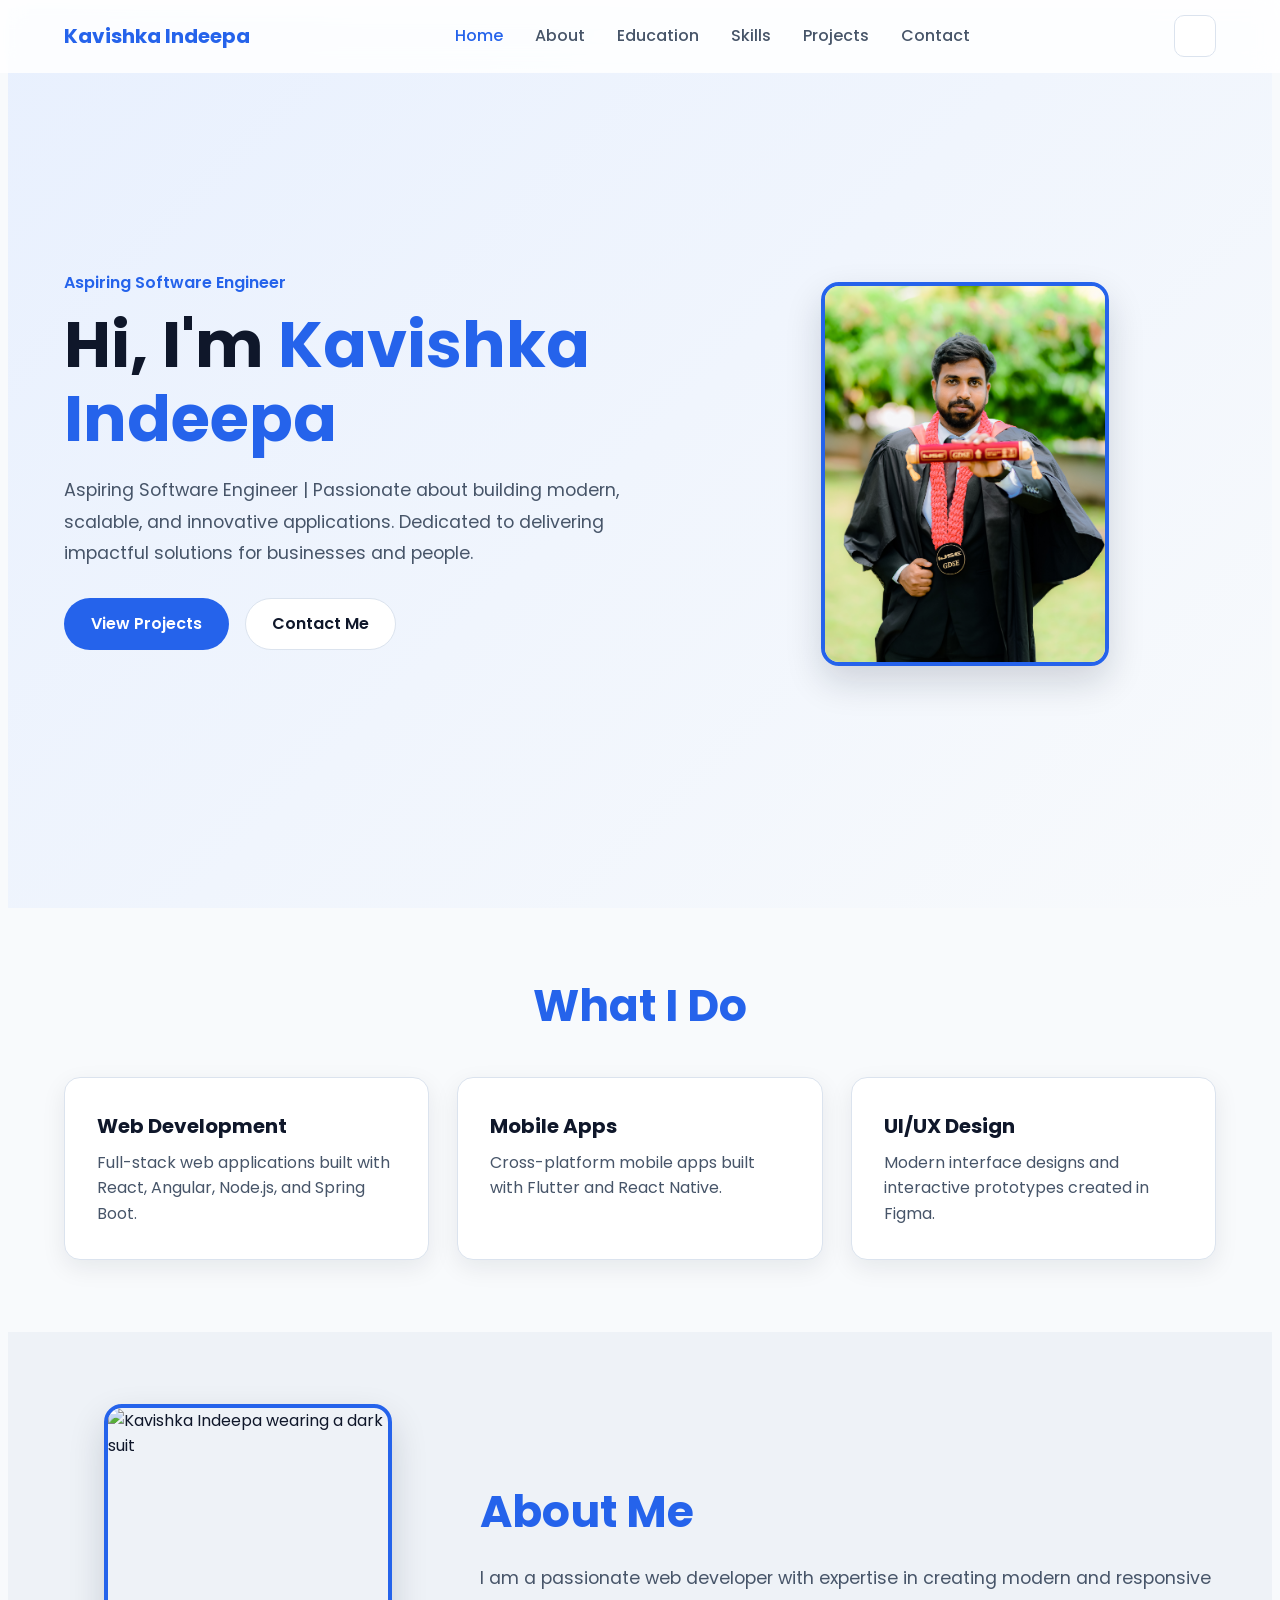
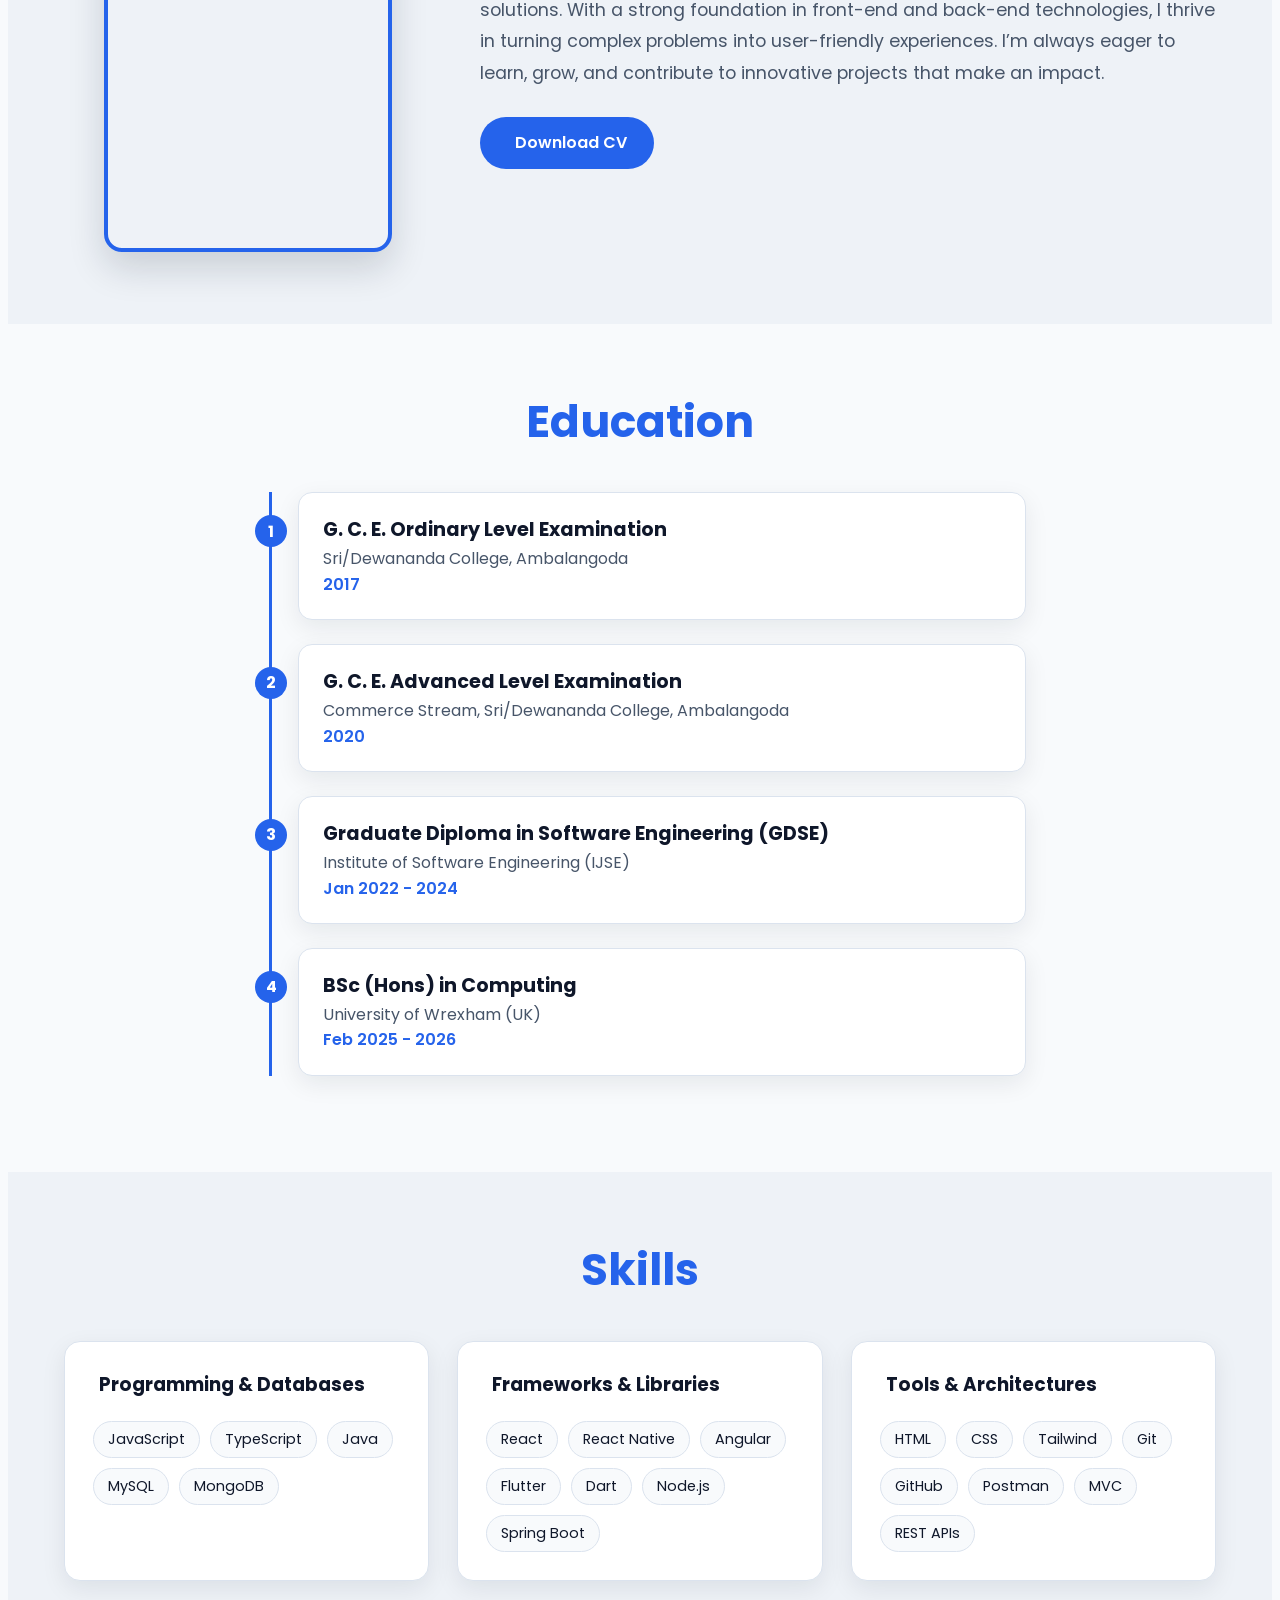
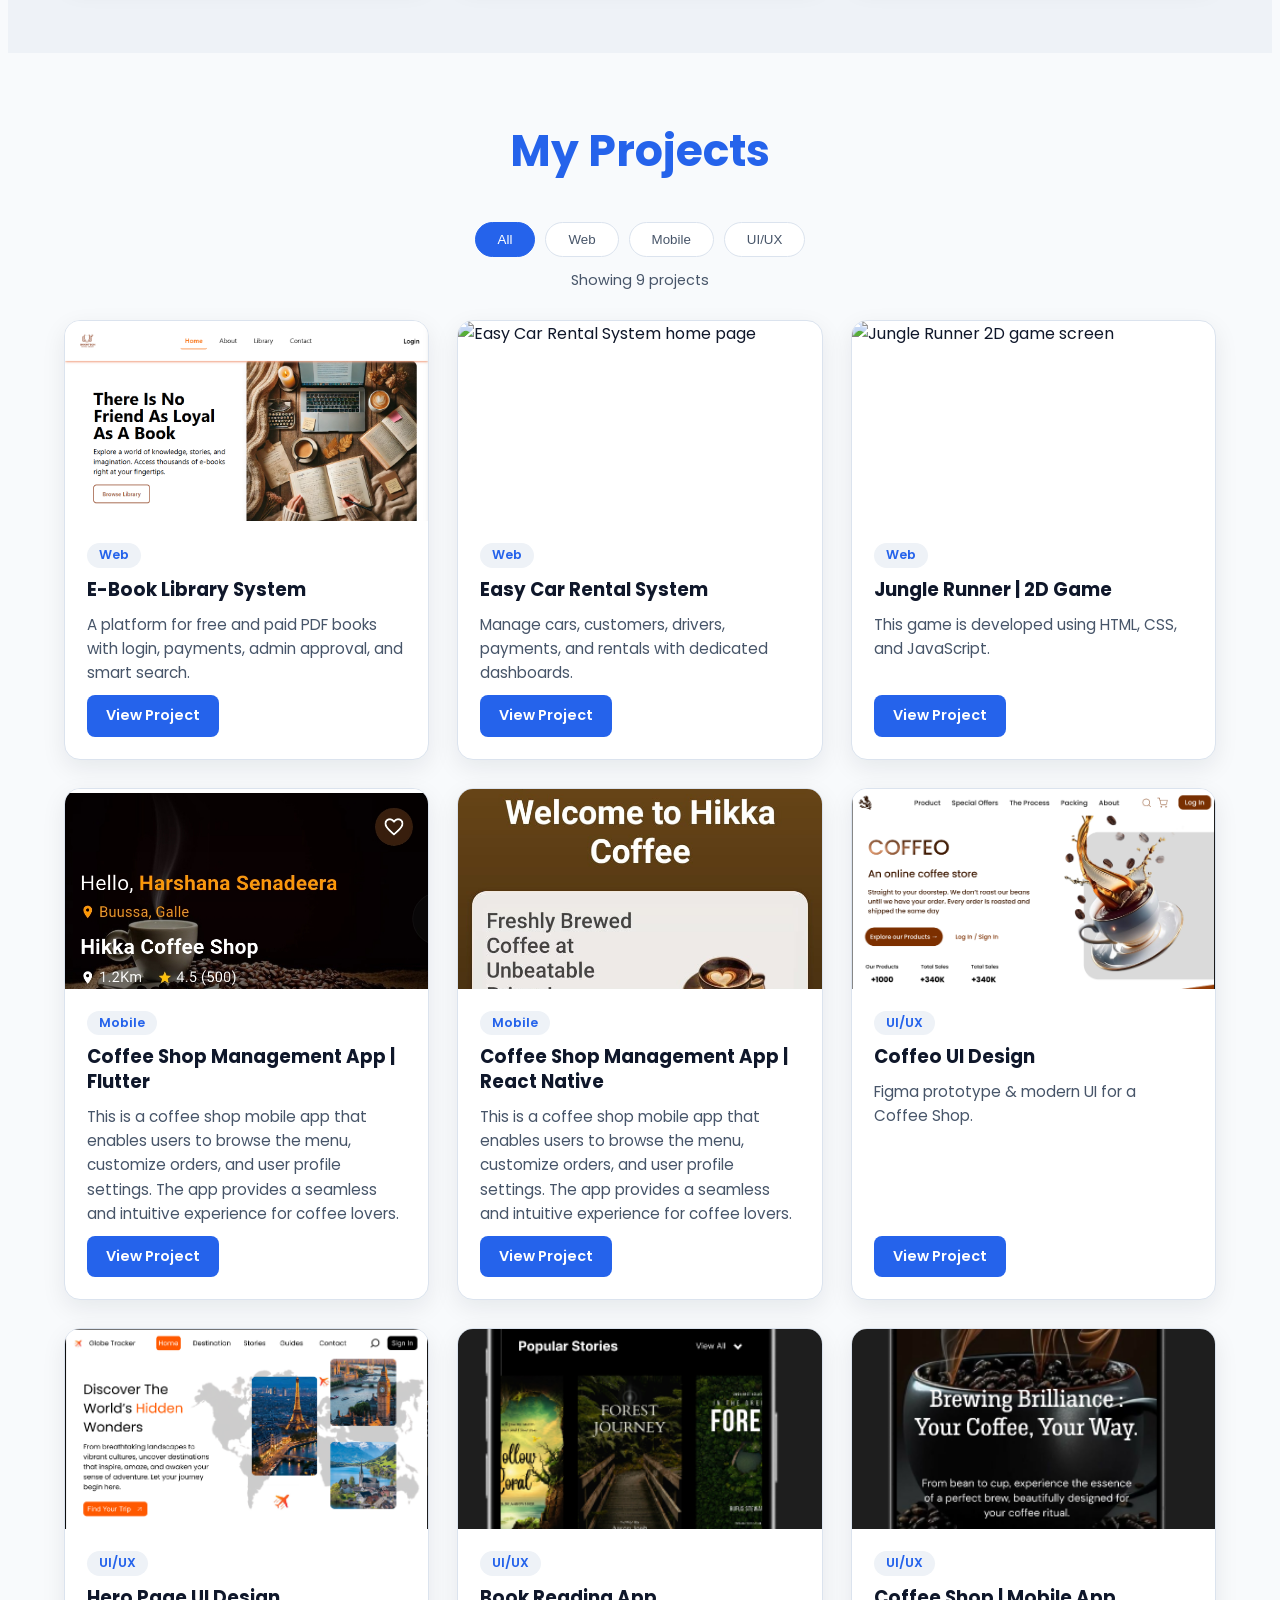
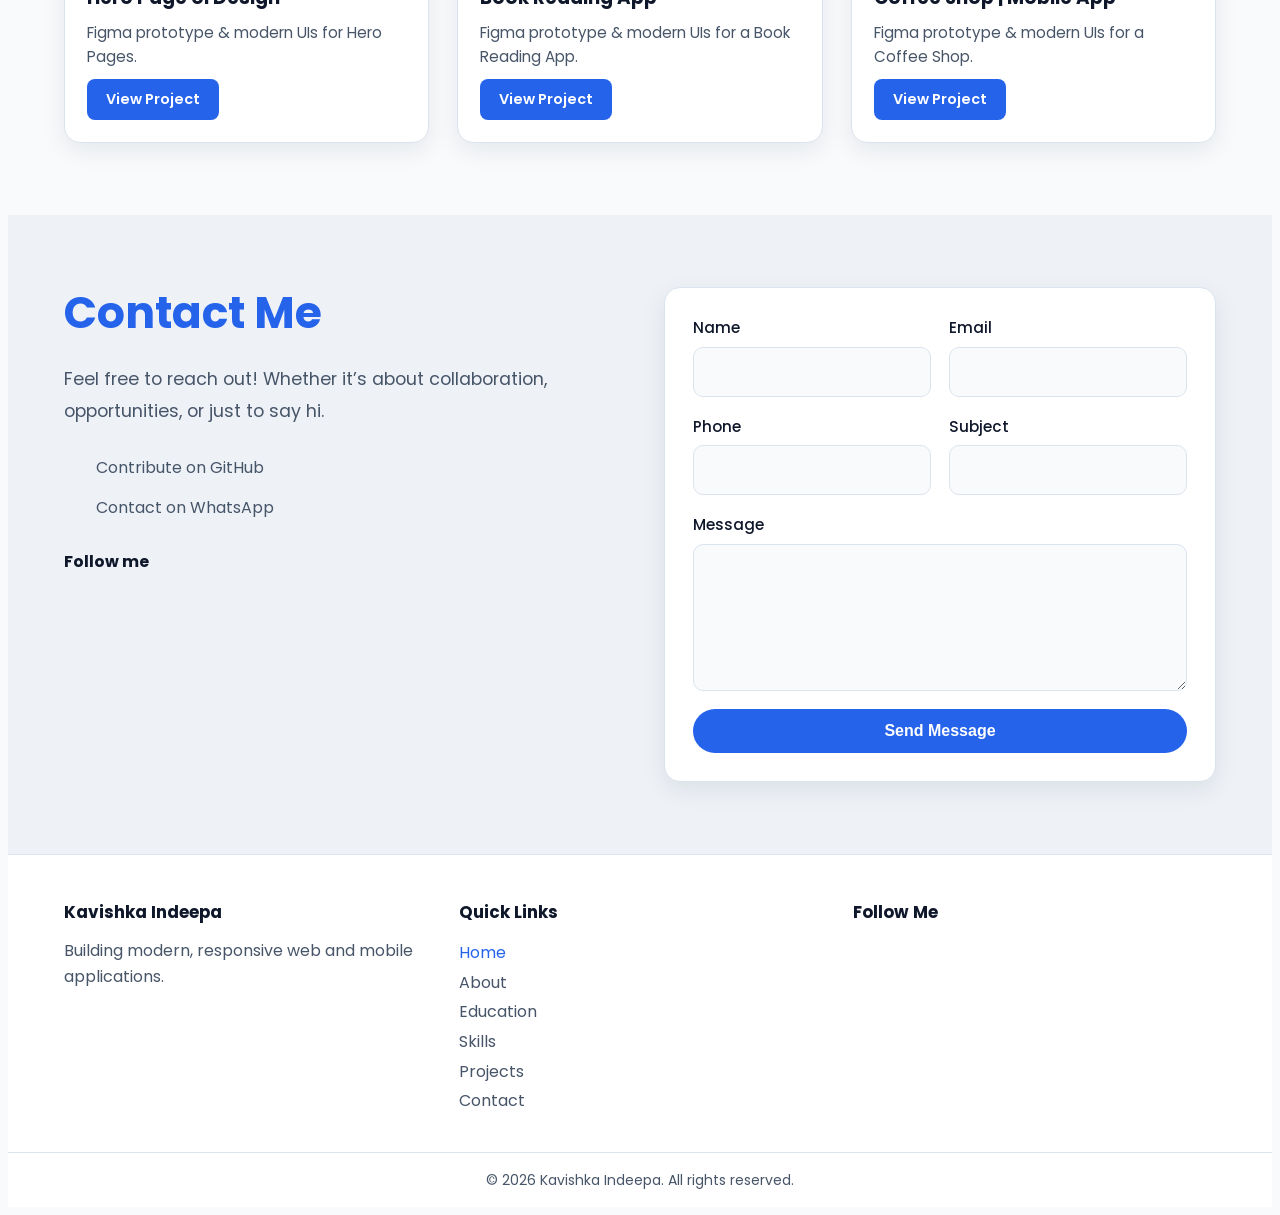
==== commit ec731780: "Convert portfolio to a single page and remove skill bars" ====
--- a/index.html
+++ b/index.html
@@ -7,62 +7,32 @@
   <meta name="description" content="Portfolio of Kavishka Indeepa, an aspiring software engineer building modern web and mobile applications.">
   <meta name="keywords" content="Kavishka Indeepa, software engineer, web developer, portfolio, IJSE, GDSE, Sri Lanka">
   <meta name="author" content="Kavishka Indeepa">
-  <link rel="icon" href="Home.JPG">
+  <link rel="icon" href="assets/img/Home.JPG">
   <link rel="stylesheet" href="assets/fontAwsom/fontawesome-free-6.4.0-web/css/all.min.css">
   <link rel="stylesheet" href="https://fonts.googleapis.com/css2?family=Poppins:wght@400;500;600;700&display=swap">
   <link rel="stylesheet" href="assets/css/normalize.css">
   <link rel="stylesheet" href="assets/css/style.css">
   <link rel="stylesheet" href="assets/css/media.css">
   <script src="assets/js/theme.js"></script>
+  <script src="assets/js/sections.js" defer></script>
   <script src="assets/js/layout.js" defer></script>
   <script src="assets/js/script.js" defer></script>
+  <script src="https://cdn.jsdelivr.net/npm/sweetalert2@11" defer></script>
+  <script src="https://cdn.jsdelivr.net/npm/emailjs-com@3/dist/email.min.js" defer></script>
+  <script src="assets/js/contact.js" defer></script>
 </head>
-<body data-page="home">
+<body>
+  <noscript><p class="load-error">Please enable JavaScript to view this portfolio.</p></noscript>
+
+  <!-- Each section's content lives in the matching file inside the pages folder. -->
   <main id="main">
-    <section class="hero">
-      <div class="container hero-grid">
-        <div class="hero-text reveal">
-          <p class="eyebrow" id="role-rotator">Aspiring Software Engineer</p>
-          <h1>Hi, I'm <span class="accent">Kavishka Indeepa</span></h1>
-          <p class="lead">
-            Aspiring Software Engineer | Passionate about building modern, scalable, and innovative applications.
-            Dedicated to delivering impactful solutions for businesses and people.
-          </p>
-          <div class="button-row">
-            <a class="button button-primary" href="projects.html">View Projects</a>
-            <a class="button button-secondary" href="contact.html">Contact Me</a>
-          </div>
-          <div class="social-links" data-social-links></div>
-        </div>
-        <div class="reveal" style="--delay: 150ms">
-          <img class="portrait" src="assets/img/MY/KavishkaIndeepa.JPG" alt="Kavishka Indeepa in GDSE graduation attire" width="288" height="384">
-        </div>
-      </div>
-      <a class="scroll-cue" href="#what-i-do" aria-label="Scroll to what I do"><i class="fas fa-chevron-down" aria-hidden="true"></i></a>
-    </section>
-
-    <section class="section" id="what-i-do">
-      <div class="container">
-        <h2 class="section-title reveal">What I Do</h2>
-        <div class="card-grid">
-          <a class="feature-card reveal" href="projects.html#web">
-            <i class="fas fa-laptop-code" aria-hidden="true"></i>
-            <h3>Web Development</h3>
-            <p>Full-stack web applications built with React, Angular, Node.js, and Spring Boot.</p>
-          </a>
-          <a class="feature-card reveal" style="--delay: 100ms" href="projects.html#mobile">
-            <i class="fas fa-mobile-screen-button" aria-hidden="true"></i>
-            <h3>Mobile Apps</h3>
-            <p>Cross-platform mobile apps built with Flutter and React Native.</p>
-          </a>
-          <a class="feature-card reveal" style="--delay: 200ms" href="projects.html#uiux">
-            <i class="fas fa-pen-nib" aria-hidden="true"></i>
-            <h3>UI/UX Design</h3>
-            <p>Modern interface designs and interactive prototypes created in Figma.</p>
-          </a>
-        </div>
-      </div>
-    </section>
+    <section class="hero" id="home" data-src="pages/home.html"></section>
+    <section class="section" id="what-i-do" data-src="pages/services.html"></section>
+    <section class="section section-alt" id="about" data-src="pages/about.html"></section>
+    <section class="section" id="education" data-src="pages/education.html"></section>
+    <section class="section section-alt" id="skills" data-src="pages/skills.html"></section>
+    <section class="section" id="projects" data-src="pages/projects.html"></section>
+    <section class="section section-alt" id="contact" data-src="pages/contact.html"></section>
   </main>
 </body>
 </html>
--- a/assets/css/style.css
+++ b/assets/css/style.css
@@ -49,7 +49,7 @@
 
 html {
   scroll-behavior: smooth;
-  scroll-padding-top: calc(var(--header-height) + 16px);
+  scroll-padding-top: var(--header-height);
 }
 
 body {
@@ -189,7 +189,8 @@
   color: var(--text);
 }
 
-.nav-links a[aria-current="page"] {
+.nav-links a[aria-current],
+.footer-links a[aria-current] {
   color: var(--accent);
 }
 
@@ -316,15 +317,14 @@
 /* ==========================================================================
    Page layout
    ========================================================================== */
-.page {
-  padding-top: var(--header-height);
-}
-
 .section {
   padding: 72px 0;
 }
 
-.page-title,
+.section-alt {
+  background: var(--surface-alt);
+}
+
 .section-title {
   margin-bottom: 24px;
   color: var(--accent);
@@ -333,9 +333,14 @@
   line-height: 1.2;
 }
 
-.section-title,
 .centered {
   margin-bottom: 44px;
+  text-align: center;
+}
+
+.load-error {
+  padding: 24px;
+  color: var(--muted);
   text-align: center;
 }
 
@@ -506,7 +511,7 @@
   font-weight: 700;
 }
 
-.timeline-item h2 {
+.timeline-item h3 {
   font-size: 1.2rem;
 }
 
@@ -530,51 +535,34 @@
   box-shadow: var(--shadow);
 }
 
-.skill-card h2 {
+.skill-card h3 {
   margin-bottom: 22px;
   font-size: 1.15rem;
 }
 
-.skill-card h2 i {
+.skill-card h3 i {
   margin-right: 6px;
   color: var(--accent);
 }
 
+.skill-list {
+  display: flex;
+  flex-wrap: wrap;
+  gap: 10px;
+}
+
 .skill {
-  margin-bottom: 14px;
-  font-size: 0.95rem;
-}
-
-.skill span {
-  display: block;
-  margin-bottom: 4px;
-}
-
-.skill-bar {
-  display: block;
-  overflow: hidden;
-  height: 8px;
+  padding: 6px 14px;
+  border: 1px solid var(--border);
   border-radius: 999px;
-  background: var(--surface-alt);
-}
-
-.skill-bar::after {
-  content: "";
-  display: block;
-  width: var(--level);
-  height: 100%;
-  border-radius: inherit;
-  background: var(--accent);
-}
-
-/* The bars grow when scrolled into view. They stay full without JavaScript. */
-.js .skill-bar::after {
-  width: 0;
-  transition: width 1.2s cubic-bezier(0.22, 1, 0.36, 1);
-}
-
-.js .skill.is-visible .skill-bar::after {
-  width: var(--level);
+  background: var(--bg);
+  font-size: 0.9rem;
+  transition: border-color 0.2s ease, color 0.2s ease;
+}
+
+.skill:hover {
+  border-color: var(--accent);
+  color: var(--accent);
 }
 
 /* ==========================================================================
@@ -642,7 +630,7 @@
   padding: 22px;
 }
 
-.project-body h2 {
+.project-body h3 {
   font-size: 1.15rem;
   line-height: 1.35;
 }
